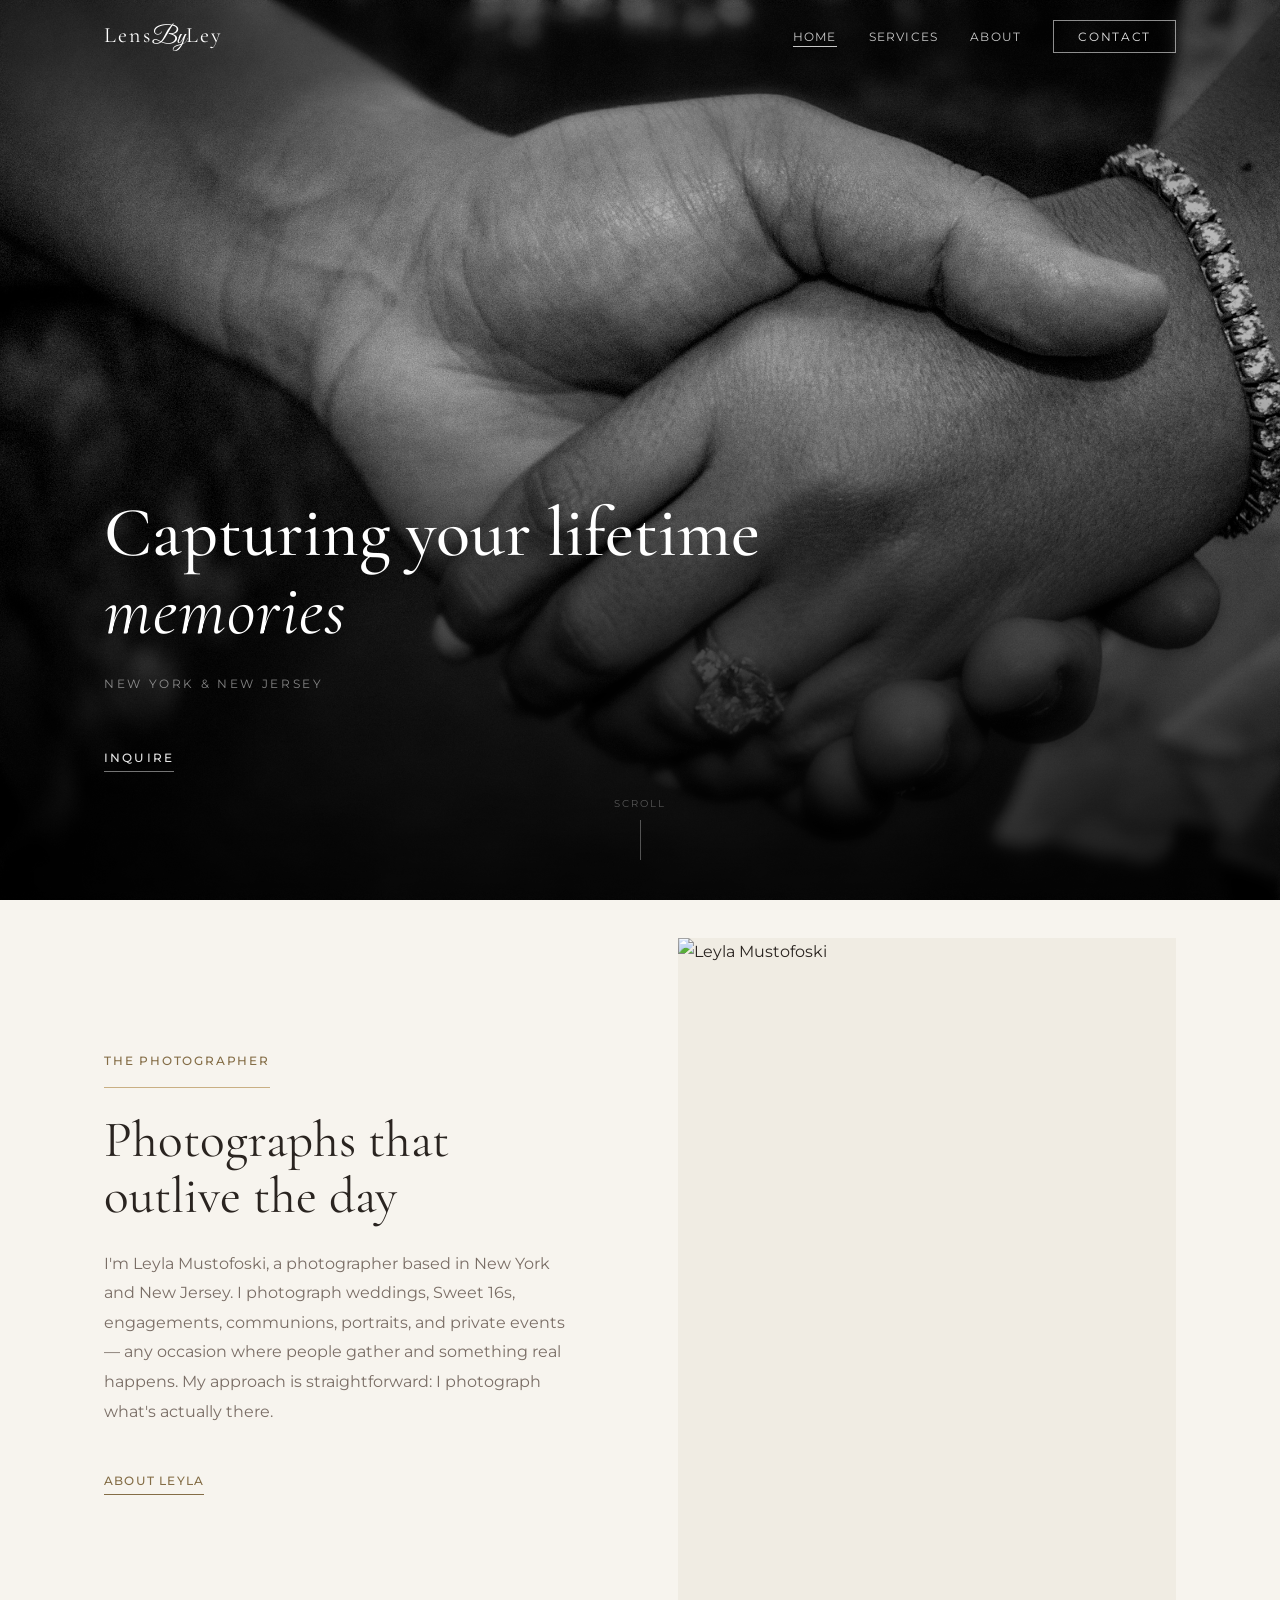
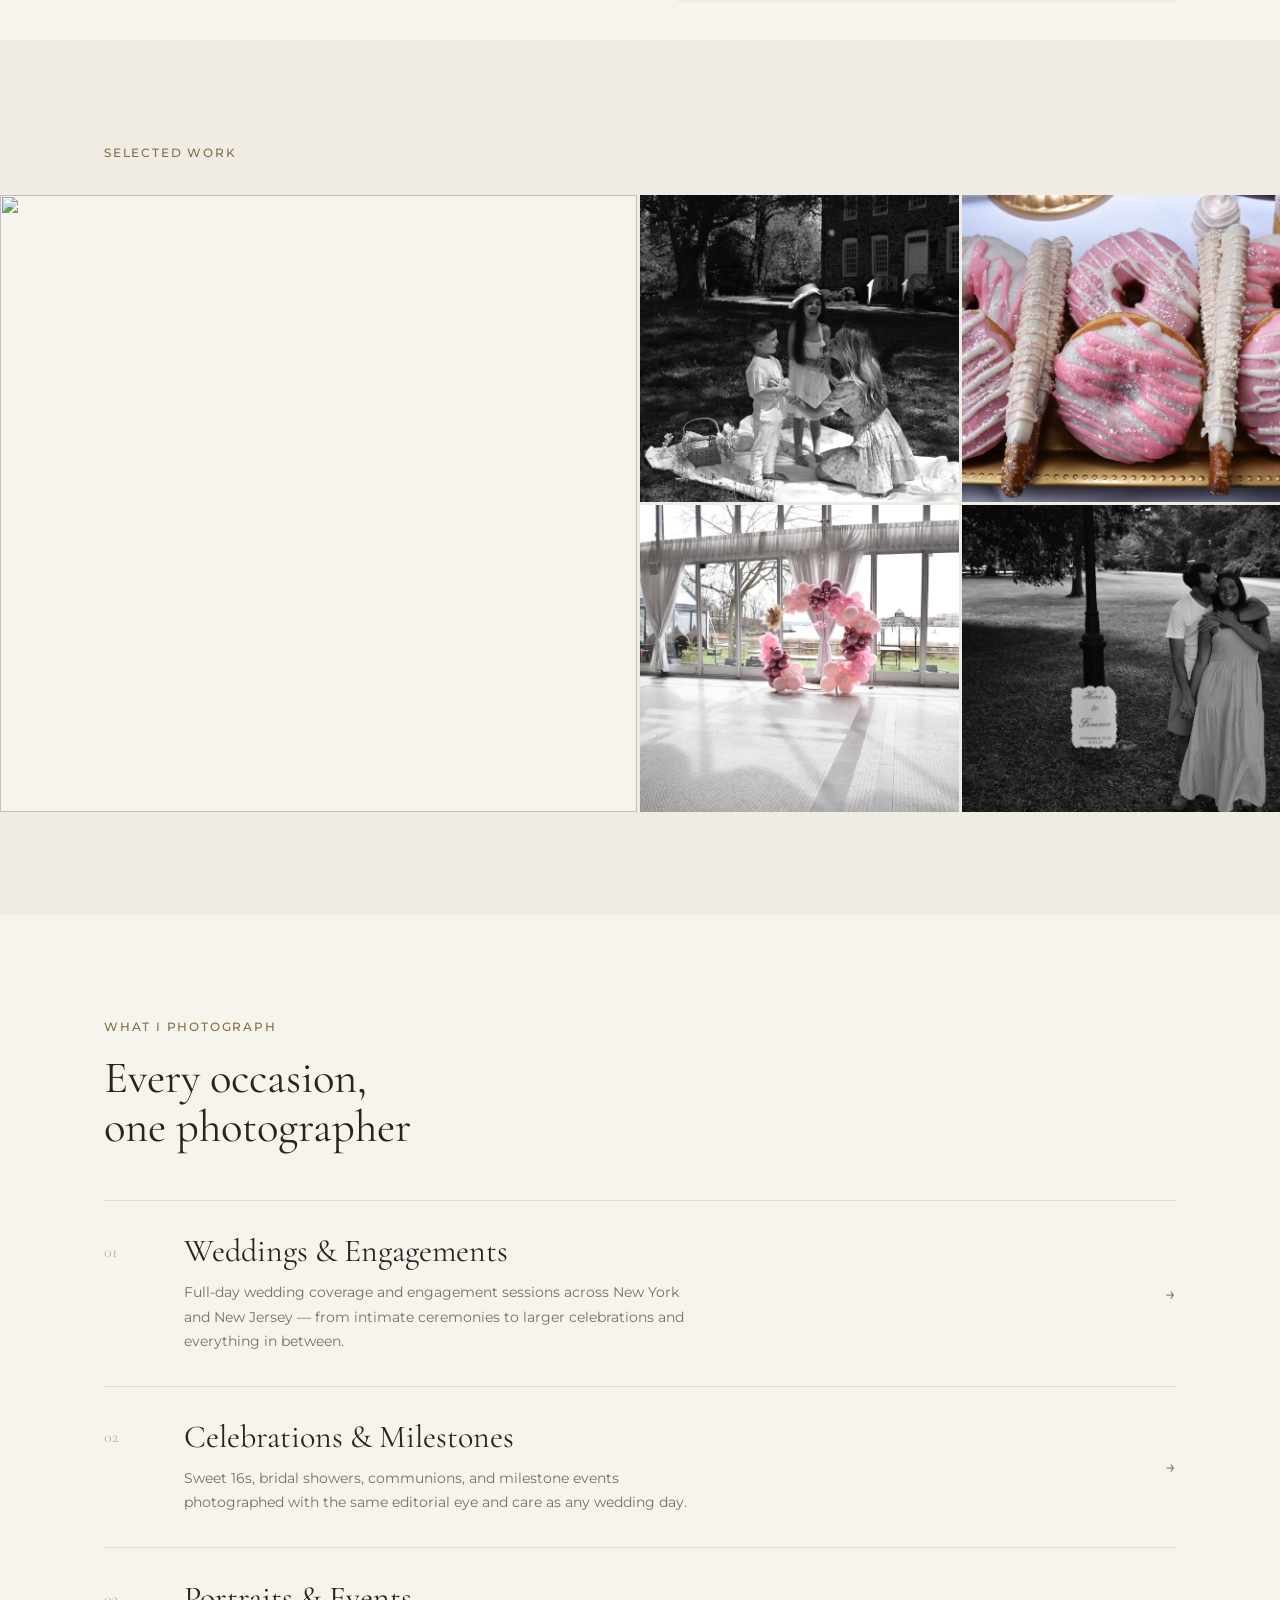
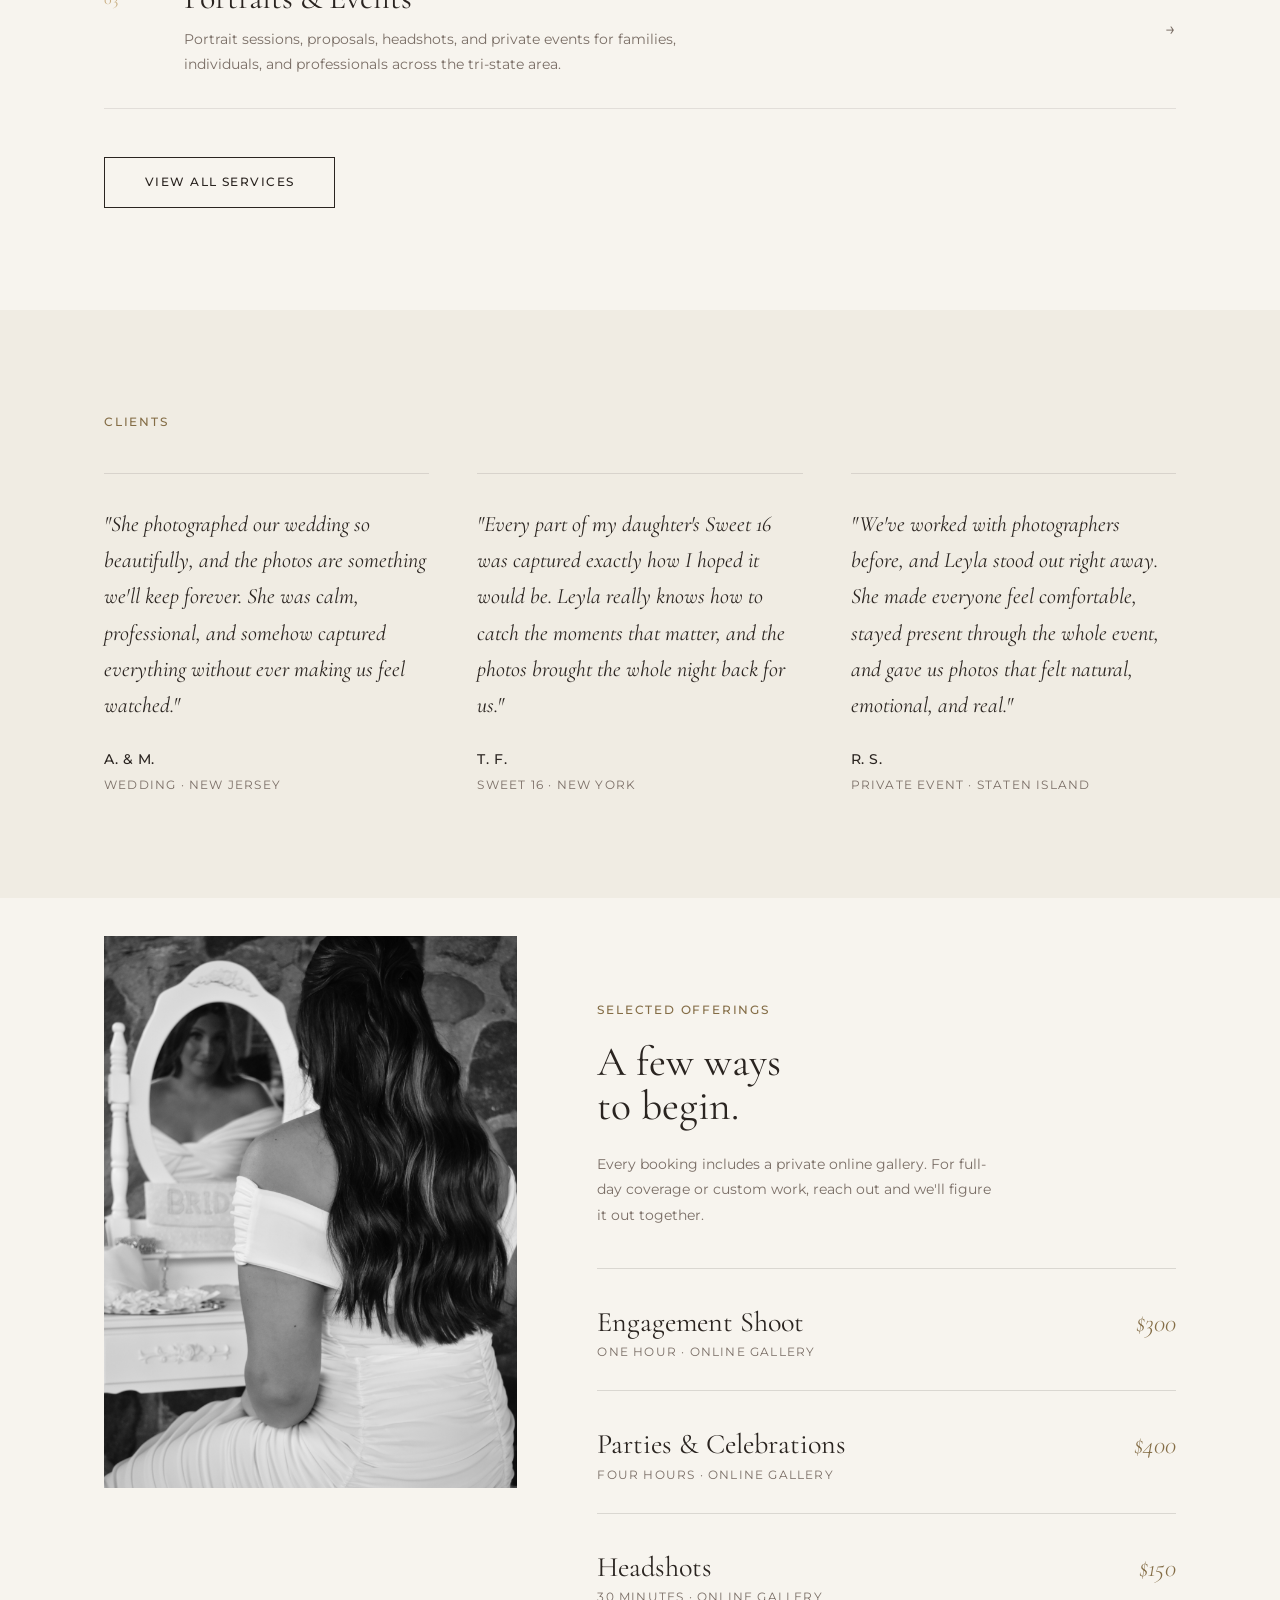
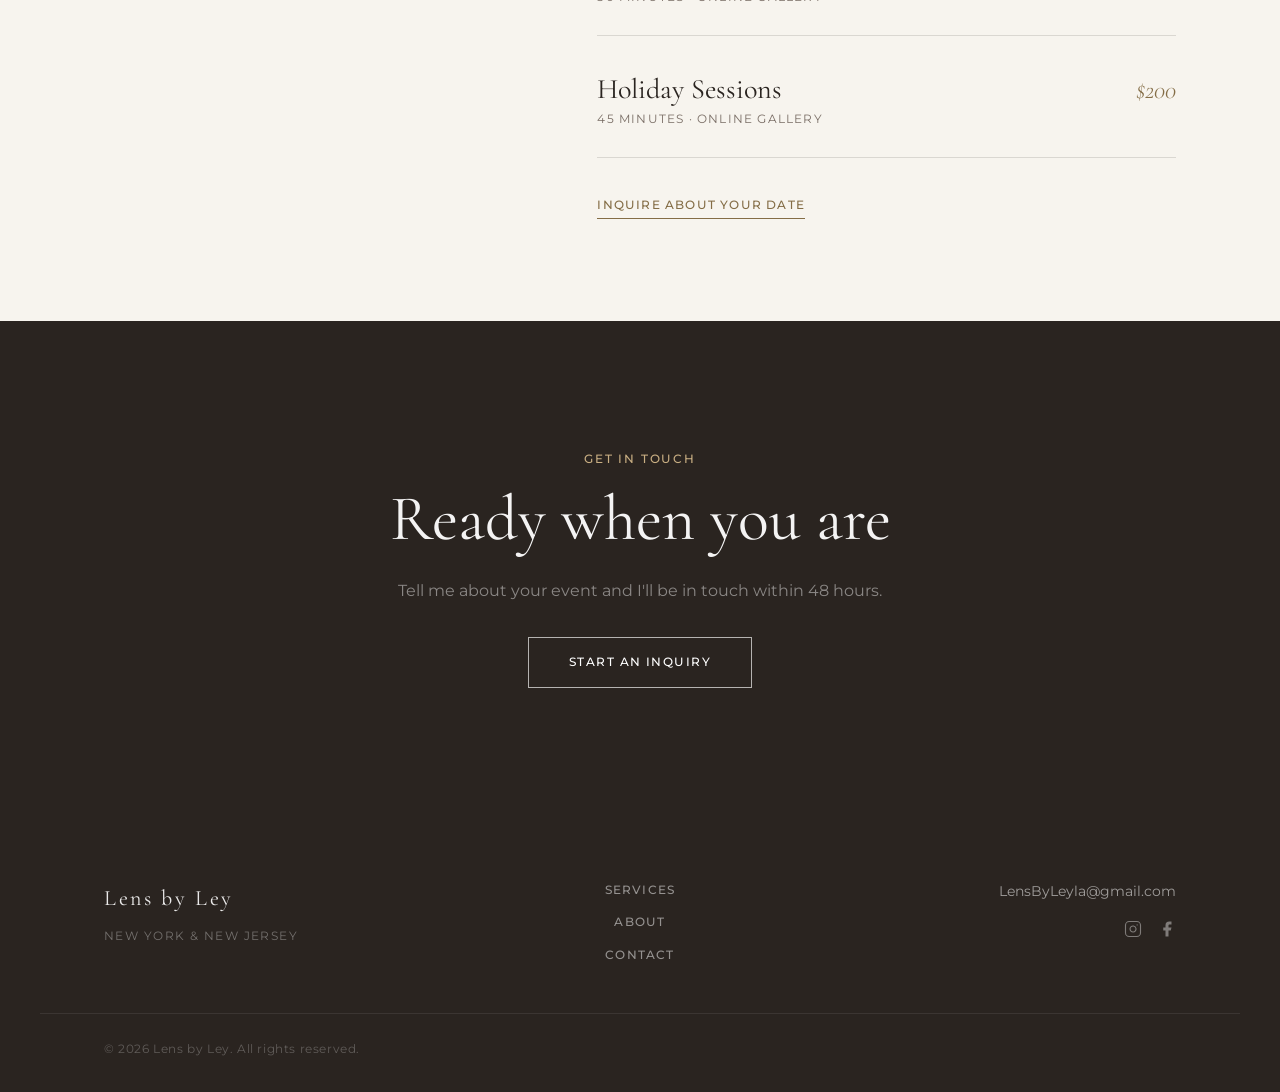
==== index.html @ f89e6ec4 "Complete site redesign — new pages, design system, and homepage refinements Rebuilds the site from t" ====
<!DOCTYPE html>
<html lang="en">
<head>
  <meta charset="UTF-8">
  <meta name="viewport" content="width=device-width, initial-scale=1.0">
  <title>Lens by Ley — New York &amp; New Jersey Photographer</title>
  <meta name="description" content="Leyla Mustofoski is a New York and New Jersey photographer specializing in weddings, engagements, celebrations, portraits, and events.">
  <link rel="preconnect" href="https://fonts.googleapis.com">
  <link rel="preconnect" href="https://fonts.gstatic.com" crossorigin>
  <link href="https://fonts.googleapis.com/css2?family=Cormorant+Garamond:ital,wght@0,300;0,400;0,500;0,600;1,400;1,500&family=Great+Vibes&family=Montserrat:wght@300;400;500;600&display=swap" rel="stylesheet">
  <link rel="stylesheet" href="css/base.css">
  <link rel="stylesheet" href="css/nav.css">
  <link rel="stylesheet" href="css/home.css">
</head>
<body>

  <!-- Navigation -->
  <header class="site-nav" data-transparent="true">
    <nav class="nav-inner" aria-label="Main navigation">
      <a class="nav-logo" href="index.html">Lens<span class="nav-logo-connector">By</span>Ley</a>
      <button class="nav-toggle" aria-label="Toggle navigation" aria-expanded="false">
        <span></span>
        <span></span>
        <span></span>
      </button>
      <ul class="nav-links">
        <li><a href="index.html" class="active">Home</a></li>
        <li><a href="services.html">Services</a></li>
        <li><a href="about.html">About</a></li>
        <li><a href="contact.html" class="nav-cta">Contact</a></li>
      </ul>
    </nav>
  </header>

  <main>

    <!-- ============================================
         HERO
         ============================================ -->
    <section class="hero" aria-label="Hero">
      <div class="hero-slides" aria-hidden="true">
        <div class="hero-slide" style="background-image: url('hero-images/1.JPG')"></div>
        <div class="hero-slide" style="background-image: url('hero-images/2.jpg')"></div>
        <div class="hero-slide" style="background-image: url('hero-images/3.jpg')"></div>
        <div class="hero-slide" style="background-image: url('hero-images/4.jpg')"></div>
        <div class="hero-slide" style="background-image: url('hero-images/5.jpg')"></div>
      </div>
      <div class="hero-content">
        <h1 class="hero-title">Capturing your lifetime<br><em class="hero-title-em">memories</em></h1>
        <p class="hero-sub">New York &amp; New Jersey</p>
        <a href="contact.html" class="hero-cta">Inquire</a>
      </div>
      <!-- Static scroll indicator -->
      <div class="hero-scroll" aria-hidden="true">
        <span class="hero-scroll-label">Scroll</span>
        <span class="hero-scroll-line"></span>
      </div>
    </section>


    <!-- ============================================
         ABOUT INTRO
         ============================================ -->
    <section class="about-intro section">
      <div class="container">
        <div class="about-intro-inner">

          <div class="about-intro-text">
            <span class="eyebrow">The Photographer</span>
            <h2>Photographs that outlive the day</h2>
            <p>I'm Leyla Mustofoski, a photographer based in New York and New Jersey. I photograph weddings, Sweet 16s, engagements, communions, portraits, and private events — any occasion where people gather and something real happens. My approach is straightforward: I photograph what's actually there.</p>
            <a href="about.html" class="section-link">About Leyla</a>
          </div>

          <div class="about-intro-image">
            <!--
              PLACEHOLDER: Replace with Leyla's portrait.
              Ideal: close crop, warm natural light, editorial tone, vertical orientation.
            -->
            <img src="photo-gallery/ABOUT-ME-PORTRAIT.JPG" alt="Leyla Mustofoski">
          </div>

        </div>
      </div>
    </section>


    <!-- ============================================
         SELECTED WORK
         ============================================ -->
    <section class="selected-work section">

      <div class="container">
        <div class="work-header">
          <span class="eyebrow">Selected Work</span>
        </div>
      </div>

      <!-- Grid is full-bleed — outside the container intentionally -->
      <div class="work-grid">
        <!-- Feature image — spans 2 rows on the left -->
        <div class="work-item">
          <img src="photo-gallery/E8D91E2A-8865-4BC6-B704-45487CA13B7F-4K.jpg" alt="">
        </div>
        <div class="work-item">
          <img src="photo-gallery/B7E76C5E-33B7-4879-A836-1C56689EFE0F-4K.jpg" alt="">
        </div>
        <div class="work-item">
          <img src="photo-gallery/IMG_3618-4K.jpg" alt="">
        </div>
        <div class="work-item">
          <img src="photo-gallery/IMG_2135-4K.jpg" alt="">
        </div>
        <div class="work-item">
          <img src="photo-gallery/54F51825-A479-404D-88D6-1ECA5910E24E-4K.jpg" alt="">
        </div>
      </div>

    </section>


    <!-- ============================================
         SERVICES PREVIEW — numbered editorial list
         ============================================ -->
    <section class="services-preview section">
      <div class="container">

        <div class="services-preview-header">
          <span class="eyebrow">What I Photograph</span>
          <h2>Every occasion,<br>one photographer</h2>
        </div>

        <div class="services-editorial">

          <a href="services.html" class="service-entry">
            <span class="service-entry-num">01</span>
            <div class="service-entry-content">
              <h3>Weddings &amp; Engagements</h3>
              <p>Full-day wedding coverage and engagement sessions across New York and New Jersey — from intimate ceremonies to larger celebrations and everything in between.</p>
            </div>
            <span class="service-entry-arrow" aria-hidden="true">→</span>
          </a>

          <a href="services.html" class="service-entry">
            <span class="service-entry-num">02</span>
            <div class="service-entry-content">
              <h3>Celebrations &amp; Milestones</h3>
              <p>Sweet 16s, bridal showers, communions, and milestone events photographed with the same editorial eye and care as any wedding day.</p>
            </div>
            <span class="service-entry-arrow" aria-hidden="true">→</span>
          </a>

          <a href="services.html" class="service-entry">
            <span class="service-entry-num">03</span>
            <div class="service-entry-content">
              <h3>Portraits &amp; Events</h3>
              <p>Portrait sessions, proposals, headshots, and private events for families, individuals, and professionals across the tri-state area.</p>
            </div>
            <span class="service-entry-arrow" aria-hidden="true">→</span>
          </a>

        </div>

        <div class="services-preview-cta">
          <a href="services.html" class="btn btn-dark">View All Services</a>
        </div>

      </div>
    </section>


    <!-- ============================================
         TESTIMONIALS
         ============================================ -->
    <section class="testimonials-preview section" aria-label="Client testimonials">
      <div class="container">

        <span class="eyebrow">Clients</span>
        <div class="testimonials-grid">

          <blockquote class="testimonial">
            <p class="testimonial-quote">"She photographed our wedding so beautifully, and the photos are something we'll keep forever. She was calm, professional, and somehow captured everything without ever making us feel watched."</p>
            <footer class="testimonial-attr">
              <span class="testimonial-name">A. &amp; M.</span>
              <span class="testimonial-detail">Wedding &middot; New Jersey</span>
            </footer>
          </blockquote>

          <blockquote class="testimonial">
            <p class="testimonial-quote">"Every part of my daughter's Sweet 16 was captured exactly how I hoped it would be. Leyla really knows how to catch the moments that matter, and the photos brought the whole night back for us."</p>
            <footer class="testimonial-attr">
              <span class="testimonial-name">T. F.</span>
              <span class="testimonial-detail">Sweet 16 &middot; New York</span>
            </footer>
          </blockquote>

          <blockquote class="testimonial">
            <p class="testimonial-quote">"We've worked with photographers before, and Leyla stood out right away. She made everyone feel comfortable, stayed present through the whole event, and gave us photos that felt natural, emotional, and real."</p>
            <footer class="testimonial-attr">
              <span class="testimonial-name">R. S.</span>
              <span class="testimonial-detail">Private Event &middot; Staten Island</span>
            </footer>
          </blockquote>

        </div>

      </div>
    </section>


    <!-- ============================================
         SELECTED OFFERINGS — editorial pricing
         ============================================ -->
    <section class="offerings section" aria-label="Selected offerings">
      <div class="container">
        <div class="offerings-inner">

          <!-- Image anchor — extends beyond section padding for depth -->
          <div class="offerings-image">
            <img src="photo-gallery/pricing.jpg" alt="">
          </div>

          <!-- Content column: header, list, CTA -->
          <div class="offerings-content">

            <header class="offerings-head">
              <span class="eyebrow">Selected Offerings</span>
              <h2>A few ways<br>to begin.</h2>
              <p>Every booking includes a private online gallery. For full-day coverage or custom work, reach out and we'll figure it out together.</p>
            </header>

            <div class="offerings-list">

              <div class="offering-row">
                <div class="offering-row-main">
                  <h3 class="offering-name">Engagement Shoot</h3>
                  <p class="offering-details">One hour &middot; Online gallery</p>
                </div>
                <span class="offering-price">$300</span>
              </div>

              <div class="offering-row">
                <div class="offering-row-main">
                  <h3 class="offering-name">Parties &amp; Celebrations</h3>
                  <p class="offering-details">Four hours &middot; Online gallery</p>
                </div>
                <span class="offering-price">$400</span>
              </div>

              <div class="offering-row">
                <div class="offering-row-main">
                  <h3 class="offering-name">Headshots</h3>
                  <p class="offering-details">30 minutes &middot; Online gallery</p>
                </div>
                <span class="offering-price">$150</span>
              </div>

              <div class="offering-row">
                <div class="offering-row-main">
                  <h3 class="offering-name">Holiday Sessions</h3>
                  <p class="offering-details">45 minutes &middot; Online gallery</p>
                </div>
                <span class="offering-price">$200</span>
              </div>

            </div>

            <div class="offerings-cta-wrap">
              <a href="contact.html" class="section-link">Inquire about your date</a>
            </div>

          </div>

        </div>
      </div>
    </section>


    <!-- ============================================
         CTA BAND
         ============================================ -->
    <section class="cta-band section">
      <div class="container">
        <span class="eyebrow">Get in Touch</span>
        <h2>Ready when you are</h2>
        <p>Tell me about your event and I'll be in touch within 48 hours.</p>
        <a href="contact.html" class="btn btn-light">Start an Inquiry</a>
      </div>
    </section>

  </main>


  <!-- ============================================
       FOOTER
       ============================================ -->
  <footer class="site-footer">
    <div class="footer-inner">
      <div class="footer-brand">
        <a class="footer-logo" href="index.html">Lens by Ley</a>
        <p class="footer-tagline">New York &amp; New Jersey</p>
      </div>
      <nav class="footer-nav" aria-label="Footer navigation">
        <a href="services.html">Services</a>
        <a href="about.html">About</a>
        <a href="contact.html">Contact</a>
      </nav>
      <div class="footer-contact-col">
        <a class="footer-email" href="mailto:LensByLeyla@gmail.com">LensByLeyla@gmail.com</a>
        <div class="footer-social">
          <a href="https://www.instagram.com/lensbyley/" target="_blank" rel="noopener" aria-label="Instagram">
            <svg width="18" height="18" viewBox="0 0 24 24" fill="none" stroke="currentColor" stroke-width="1.5" stroke-linecap="round" stroke-linejoin="round" aria-hidden="true">
              <rect x="2" y="2" width="20" height="20" rx="5"/>
              <path d="M16 11.37A4 4 0 1 1 12.63 8 4 4 0 0 1 16 11.37z"/>
              <line x1="17.5" y1="6.5" x2="17.51" y2="6.5"/>
            </svg>
          </a>
          <a href="https://www.facebook.com/share/1KL6cBrnST/?mibextid=LQQJ4d" target="_blank" rel="noopener" aria-label="Facebook">
            <svg width="18" height="18" viewBox="0 0 24 24" fill="currentColor" aria-hidden="true">
              <path d="M18 2h-3a5 5 0 0 0-5 5v3H7v4h3v8h4v-8h3l1-4h-4V7a1 1 0 0 1 1-1h3z"/>
            </svg>
          </a>
        </div>
      </div>
    </div>
    <p class="footer-copy">© 2026 Lens by Ley. All rights reserved.</p>
  </footer>

  <script src="js/nav.js"></script>
  <script src="js/hero-slides.js"></script>

</body>
</html>
---- css/base.css ----
/* =============================================
   BASE.CSS — Design tokens, reset, typography
   ============================================= */

/* --- Tokens --- */
:root {
  /* Color */
  --color-ground:       #f7f4ee;
  --color-surface:      #f0ece3;
  --color-ink:          #2a2420;
  --color-ink-muted:    #7a6e66;
  --color-accent:       #846d46;
  --color-accent-light: #c9af83;

  /* Typography */
  --font-display: 'Cormorant Garamond', Georgia, serif;
  --font-script:  'Great Vibes', cursive;
  --font-body:    'Montserrat', system-ui, sans-serif;

  /* Type scale */
  --text-xs:    0.75rem;
  --text-sm:    0.875rem;
  --text-base:  1rem;
  --text-lg:    1.125rem;
  --text-xl:    1.375rem;
  --text-2xl:   1.75rem;
  --text-3xl:   2.5rem;
  --text-4xl:   3.5rem;
  --text-hero:  clamp(3.5rem, 8vw, 6rem);

  /* Spacing */
  --space-1:  0.25rem;
  --space-2:  0.5rem;
  --space-3:  0.75rem;
  --space-4:  1rem;
  --space-6:  1.5rem;
  --space-8:  2rem;
  --space-10: 2.5rem;
  --space-12: 3rem;
  --space-16: 4rem;
  --space-20: 5rem;
  --space-24: 6rem;
  --space-32: 8rem;

  /* Layout */
  --max-width:      1200px;
  --max-width-text: 680px;
  --nav-height:     72px;
  --section-pad:    clamp(3rem, 8vw, 8rem);

  /* Motion */
  --ease:      150ms ease;
  --ease-slow: 400ms ease;
}

/* --- Reset --- */
*, *::before, *::after {
  box-sizing: border-box;
  margin: 0;
  padding: 0;
}

html {
  font-size: 16px;
  -webkit-text-size-adjust: 100%;
  scroll-behavior: smooth;
}

body {
  font-family: var(--font-body);
  font-size: var(--text-base);
  font-weight: 400;
  line-height: 1.7;
  color: var(--color-ink);
  background-color: var(--color-ground);
  -webkit-font-smoothing: antialiased;
  -moz-osx-font-smoothing: grayscale;
}

img, video {
  display: block;
  max-width: 100%;
  height: auto;
}

a {
  color: inherit;
  text-decoration: none;
}

ul, ol {
  list-style: none;
}

button {
  cursor: pointer;
  border: none;
  background: none;
  font: inherit;
}

/* --- Headings --- */
h1, h2, h3, h4 {
  font-family: var(--font-display);
  font-weight: 400;
  line-height: 1.1;
  color: var(--color-ink);
}

h1 { font-size: clamp(2.25rem, 5vw, 4rem); }
h2 { font-size: clamp(1.75rem, 3.5vw, 2.5rem); }
h3 { font-size: var(--text-2xl); }
h4 { font-size: var(--text-xl); }

p {
  font-family: var(--font-body);
  font-size: var(--text-base);
  line-height: 1.8;
  color: var(--color-ink-muted);
}

/* --- Layout --- */
.container {
  width: 100%;
  max-width: var(--max-width);
  margin-inline: auto;
  padding-inline: clamp(var(--space-6), 5vw, var(--space-16));
}

.section {
  padding-block: var(--section-pad);
}

/* First section of inner pages — clears fixed nav */
.page-top {
  padding-top: calc(var(--nav-height) + var(--section-pad));
}

/* --- Eyebrow label --- */
.eyebrow {
  display: block;
  font-family: var(--font-body);
  font-size: var(--text-xs);
  font-weight: 500;
  letter-spacing: 0.15em;
  text-transform: uppercase;
  color: var(--color-accent);
  margin-bottom: var(--space-4);
}

/* --- Buttons / CTAs (hairline-bordered, no fills) --- */
.btn {
  display: inline-block;
  font-family: var(--font-body);
  font-size: var(--text-xs);
  font-weight: 500;
  letter-spacing: 0.12em;
  text-transform: uppercase;
  text-decoration: none;
  padding: 0.875rem 2.5rem;
  border: 1px solid currentColor;
  transition: background-color var(--ease-slow), color var(--ease-slow);
}

.btn-light {
  color: #fff;
  border-color: rgba(255, 255, 255, 0.65);
}
.btn-light:hover {
  background-color: rgba(255, 255, 255, 0.15);
}

.btn-dark {
  color: var(--color-ink);
  border-color: var(--color-ink);
}
.btn-dark:hover {
  background-color: var(--color-ink);
  color: var(--color-ground);
}

.btn-accent {
  color: var(--color-accent);
  border-color: var(--color-accent);
}
.btn-accent:hover {
  background-color: var(--color-accent);
  color: var(--color-ground);
}

/* --- Placeholder (dev indicator — remove before launch) --- */
.placeholder-section {
  min-height: 200px;
  border: 1px dashed var(--color-accent-light);
  display: flex;
  align-items: center;
  justify-content: center;
}

.placeholder-label {
  font-family: var(--font-body);
  font-size: var(--text-xs);
  letter-spacing: 0.1em;
  text-transform: uppercase;
  color: var(--color-accent-light);
  text-align: center;
  padding: var(--space-8);
  max-width: 560px;
}
---- css/nav.css ----
/* =============================================
   NAV.CSS — Site navigation and shared footer
   ============================================= */

/* --- Site Nav --- */
.site-nav {
  position: fixed;
  top: 0;
  left: 0;
  right: 0;
  z-index: 100;
  height: var(--nav-height);
  background-color: var(--color-ground);
  border-bottom: 1px solid rgba(42, 36, 32, 0.08);
  transition:
    background-color var(--ease-slow),
    border-color var(--ease-slow),
    box-shadow var(--ease-slow);
}

.site-nav.is-scrolled {
  box-shadow: 0 2px 24px rgba(42, 36, 32, 0.07);
}

/* Transparent on pages with full-bleed hero */
.site-nav[data-transparent="true"]:not(.is-scrolled) {
  background-color: transparent;
  border-bottom-color: transparent;
}

.nav-inner {
  max-width: var(--max-width);
  height: 100%;
  margin-inline: auto;
  padding-inline: clamp(var(--space-6), 5vw, var(--space-16));
  display: flex;
  align-items: center;
  justify-content: space-between;
}

/* ---- Wordmark ---- */
.nav-logo {
  font-family: var(--font-display);
  font-size: 1.375rem;
  font-weight: 400;
  font-style: normal;
  letter-spacing: 0.1em;
  color: var(--color-ink);
  transition: color var(--ease);
}

/* "By" — Great Vibes script connector, sits between two upright serif words */
.nav-logo-connector {
  font-family: var(--font-script);
  font-size: 1.1em;
  font-style: normal;
  letter-spacing: 0;
  line-height: 1;
  vertical-align: -0.06em;
}

.site-nav[data-transparent="true"]:not(.is-scrolled) .nav-logo {
  color: #fff;
}

/* ---- Nav links ---- */
.nav-links {
  display: flex;
  align-items: center;
  gap: var(--space-8);
  list-style: none;
}

.nav-links a {
  position: relative;
  font-family: var(--font-body);
  font-size: var(--text-xs);
  font-weight: 400;
  letter-spacing: 0.1em;
  text-transform: uppercase;
  color: var(--color-ink);
  transition: color var(--ease);
}

/* Sliding underline on hover/active — only for non-CTA links */
.nav-links a:not(.nav-cta)::after {
  content: '';
  position: absolute;
  bottom: -3px;
  left: 0;
  width: 0;
  height: 1px;
  background: currentColor;
  transition: width 260ms ease;
}

.nav-links a:not(.nav-cta):hover::after,
.nav-links a:not(.nav-cta).active::after {
  width: 100%;
}

.nav-links a:not(.nav-cta):hover,
.nav-links a:not(.nav-cta).active {
  color: var(--color-accent);
}

/* Transparent state — regular links */
.site-nav[data-transparent="true"]:not(.is-scrolled) .nav-links a:not(.nav-cta) {
  color: rgba(255, 255, 255, 0.78);
}

.site-nav[data-transparent="true"]:not(.is-scrolled) .nav-links a:not(.nav-cta):hover {
  color: #fff;
}

/* ---- Contact CTA ---- */
.nav-links a.nav-cta {
  padding: 0.5rem 1.5rem;
  border: 1px solid var(--color-accent);
  color: var(--color-accent);
  letter-spacing: 0.14em;
  transition: background-color 300ms ease, color 300ms ease, border-color 300ms ease;
}

.nav-links a.nav-cta:hover {
  background-color: var(--color-accent);
  color: var(--color-ground);
}

/* Transparent state — CTA */
.site-nav[data-transparent="true"]:not(.is-scrolled) .nav-links a.nav-cta {
  border-color: rgba(255, 255, 255, 0.55);
  color: rgba(255, 255, 255, 0.88);
}

.site-nav[data-transparent="true"]:not(.is-scrolled) .nav-links a.nav-cta:hover {
  background-color: rgba(255, 255, 255, 0.14);
  color: #fff;
  border-color: rgba(255, 255, 255, 0.88);
}

/* Hamburger toggle */
.nav-toggle {
  display: none;
  flex-direction: column;
  justify-content: center;
  gap: 5px;
  width: 44px;
  height: 44px;
  padding: 8px;
  background: none;
  border: none;
  cursor: pointer;
}

.nav-toggle span {
  display: block;
  width: 100%;
  height: 1px;
  background-color: var(--color-ink);
  transition:
    transform var(--ease-slow),
    opacity var(--ease-slow);
}

.site-nav[data-transparent="true"]:not(.is-scrolled) .nav-toggle span {
  background-color: #fff;
}

.site-nav.nav-open .nav-toggle span:nth-child(1) {
  transform: translateY(6px) rotate(45deg);
}
.site-nav.nav-open .nav-toggle span:nth-child(2) {
  opacity: 0;
}
.site-nav.nav-open .nav-toggle span:nth-child(3) {
  transform: translateY(-6px) rotate(-45deg);
}

/* --- Responsive nav --- */
@media (max-width: 768px) {
  .nav-toggle {
    display: flex;
    position: relative;
    z-index: 2;
  }

  .nav-logo {
    position: relative;
    z-index: 2;
    transition: color var(--ease-slow);
  }

  /* Full-screen overlay */
  .nav-links {
    display: flex;
    position: fixed;
    inset: 0;
    z-index: 1;
    flex-direction: column;
    align-items: center;
    justify-content: center;
    gap: var(--space-6);
    background-color: var(--color-ground);
    opacity: 0;
    visibility: hidden;
    pointer-events: none;
    transition: opacity 0.3s ease, visibility 0.3s ease;
  }

  .site-nav.nav-open .nav-links {
    opacity: 1;
    visibility: visible;
    pointer-events: auto;
  }

  .site-nav.nav-open .nav-logo,
  .site-nav[data-transparent="true"].nav-open .nav-logo {
    color: var(--color-ink) !important;
  }

  .site-nav.nav-open .nav-toggle span,
  .site-nav[data-transparent="true"].nav-open .nav-toggle span {
    background-color: var(--color-ink) !important;
  }

  .nav-links li {
    width: auto;
    text-align: center;
  }

  .nav-links a {
    display: block;
    font-family: var(--font-display);
    font-size: 2.25rem;
    font-weight: 400;
    font-style: normal;
    letter-spacing: 0;
    text-transform: none;
    color: var(--color-ink) !important;
    padding: var(--space-1) var(--space-8);
    transition: color var(--ease);
  }

  .nav-links a:hover,
  .nav-links a.active {
    color: var(--color-accent) !important;
  }

  /* Contact — plain, matches other items, all overrides explicit */
  .site-nav .nav-links .nav-cta,
  .site-nav[data-transparent="true"] .nav-links .nav-cta {
    border: none !important;
    background: none !important;
    font-family: var(--font-display) !important;
    font-size: 2.25rem !important;
    font-weight: 400 !important;
    font-style: normal !important;
    letter-spacing: 0 !important;
    text-transform: none !important;
    color: var(--color-ink) !important;
    padding: var(--space-1) var(--space-8) !important;
    margin-top: 0 !important;
  }

  .site-nav .nav-links .nav-cta:hover,
  .site-nav[data-transparent="true"] .nav-links .nav-cta:hover {
    background: none !important;
    color: var(--color-accent) !important;
  }
}

@media (max-width: 480px) {
  .nav-logo {
    font-size: 1.75rem;
  }
}

/* =============================================
   SITE FOOTER
   ============================================= */
.site-footer {
  background-color: var(--color-ink);
  padding-top: var(--space-16);
  padding-bottom: var(--space-8);
}

.footer-inner {
  max-width: var(--max-width);
  margin-inline: auto;
  padding-inline: clamp(var(--space-6), 5vw, var(--space-16));
  display: grid;
  grid-template-columns: 1fr auto 1fr;
  align-items: start;
  gap: var(--space-12);
  padding-bottom: var(--space-12);
  border-bottom: 1px solid rgba(255, 255, 255, 0.08);
}

.footer-brand {
  display: flex;
  flex-direction: column;
  gap: var(--space-2);
}

.footer-logo {
  font-family: var(--font-display);
  font-size: 1.375rem;
  font-weight: 400;
  letter-spacing: 0.12em;
  color: rgba(255, 255, 255, 0.9);
}

.footer-tagline {
  font-family: var(--font-body);
  font-size: var(--text-xs);
  letter-spacing: 0.12em;
  text-transform: uppercase;
  color: rgba(255, 255, 255, 0.35);
}

.footer-nav {
  display: flex;
  flex-direction: column;
  gap: var(--space-3);
  align-items: center;
}

.footer-nav a {
  font-family: var(--font-body);
  font-size: var(--text-xs);
  font-weight: 500;
  letter-spacing: 0.1em;
  text-transform: uppercase;
  color: rgba(255, 255, 255, 0.5);
  transition: color var(--ease);
}

.footer-nav a:hover {
  color: rgba(255, 255, 255, 0.9);
}

.footer-contact-col {
  display: flex;
  flex-direction: column;
  align-items: flex-end;
  gap: var(--space-4);
}

.footer-email {
  font-family: var(--font-body);
  font-size: var(--text-sm);
  color: rgba(255, 255, 255, 0.55);
  transition: color var(--ease);
}

.footer-email:hover {
  color: rgba(255, 255, 255, 0.9);
}

.footer-social {
  display: flex;
  gap: var(--space-4);
}

.footer-social a {
  color: rgba(255, 255, 255, 0.4);
  transition: color var(--ease);
  line-height: 0;
}

.footer-social a:hover {
  color: rgba(255, 255, 255, 0.9);
}

.footer-copy {
  max-width: var(--max-width);
  margin-inline: auto;
  padding-inline: clamp(var(--space-6), 5vw, var(--space-16));
  padding-top: var(--space-6);
  font-family: var(--font-body);
  font-size: var(--text-xs);
  color: rgba(255, 255, 255, 0.25);
  letter-spacing: 0.05em;
}

@media (max-width: 768px) {
  .footer-inner {
    grid-template-columns: 1fr;
    gap: var(--space-8);
    text-align: center;
  }

  .footer-contact-col {
    align-items: center;
  }

  .footer-social {
    justify-content: center;
  }

  .footer-nav {
    flex-direction: row;
    flex-wrap: wrap;
    justify-content: center;
    gap: var(--space-3) var(--space-6);
  }
}
---- css/home.css ----
/* =============================================
   HOME.CSS — Home page
   ============================================= */

/* ---- Shared: section text-link ---- */
.section-link {
  display: inline-flex;
  align-items: center;
  gap: 0.5em;
  font-family: var(--font-body);
  font-size: var(--text-xs);
  font-weight: 500;
  letter-spacing: 0.1em;
  text-transform: uppercase;
  color: var(--color-accent);
  border-bottom: 1px solid var(--color-accent);
  padding-bottom: 2px;
  text-decoration: none;
  transition: opacity var(--ease);
}
.section-link:hover {
  opacity: 0.65;
}


/* =============================================
   HERO
   ============================================= */
.hero {
  position: relative;
  width: 100%;
  height: 100vh;
  min-height: 640px;
  display: flex;
  align-items: flex-end;
  justify-content: center;
  overflow: hidden;
}

.hero-slides {
  position: absolute;
  inset: 0;
  z-index: 0;
}

.hero-slide {
  position: absolute;
  inset: 0;
  background-size: cover;
  background-position: center 45%;
  opacity: 0;
  transition: opacity 1.2s ease;
  filter: brightness(0.72);
}

.hero-slide.is-active {
  opacity: 1;
}

/* Layer 1 — very subtle blur confined to nav zone (top) and text zone (bottom).
   Gradient mask keeps the centre of the image fully crisp. */
.hero::before {
  content: '';
  position: absolute;
  inset: 0;
  z-index: 1;
  backdrop-filter: blur(7px);
  -webkit-backdrop-filter: blur(7px);
  mask-image: linear-gradient(
    to bottom,
    rgba(0, 0, 0, 0.65) 0%,
    rgba(0, 0, 0, 0.65) 7%,
    transparent 20%,
    transparent 58%,
    rgba(0, 0, 0, 0.45) 72%,
    rgba(0, 0, 0, 0.9) 100%
  );
  -webkit-mask-image: linear-gradient(
    to bottom,
    rgba(0, 0, 0, 0.65) 0%,
    rgba(0, 0, 0, 0.65) 7%,
    transparent 20%,
    transparent 58%,
    rgba(0, 0, 0, 0.45) 72%,
    rgba(0, 0, 0, 0.9) 100%
  );
}

/* Layer 2 — gradient overlay for actual tonal darkening.
   Top: nav readability. Middle: clear window, image fully visible. Bottom: text readability. */
.hero::after {
  content: '';
  position: absolute;
  inset: 0;
  background: linear-gradient(
    to bottom,
    rgba(0, 0, 0, 0.35) 0%,
    rgba(0, 0, 0, 0.00) 25%,
    rgba(0, 0, 0, 0.00) 42%,
    rgba(0, 0, 0, 0.45) 62%,
    rgba(0, 0, 0, 0.72) 100%
  );
  z-index: 2;
}

.hero-content {
  position: relative;
  z-index: 3;
  width: 100%;
  max-width: var(--max-width);
  padding-inline: clamp(var(--space-6), 5vw, var(--space-16));
  padding-bottom: clamp(var(--space-20), 10vw, var(--space-32));
  text-align: left;
  color: #fff;
  animation: heroFade 1.6s ease forwards;
}

@keyframes heroFade {
  from { opacity: 0; transform: translateY(6px); }
  to   { opacity: 1; transform: translateY(0); }
}

.hero-eyebrow {
  display: block;
  font-family: var(--font-body);
  font-size: var(--text-xs);
  font-weight: 400;
  letter-spacing: 0.25em;
  text-transform: uppercase;
  color: rgba(255, 255, 255, 0.55);
  margin-bottom: var(--space-4);
}

.hero-title {
  font-family: var(--font-display);
  font-size: clamp(3rem, 5.5vw, 5.25rem);
  font-weight: 500;
  font-style: normal;
  letter-spacing: 0em;
  color: #fff;
  line-height: 1.1;
  margin-bottom: var(--space-6);
}

.hero-title-em {
  font-style: italic;
  font-weight: 400;
  letter-spacing: 0.015em;
}

.hero-sub {
  font-family: var(--font-body);
  font-size: var(--text-xs);
  font-weight: 400;
  letter-spacing: 0.22em;
  text-transform: uppercase;
  color: rgba(255, 255, 255, 0.5);
  margin-bottom: var(--space-12);
}

/* Minimal text-link CTA — more editorial than a bordered button */
.hero-cta {
  display: inline-flex;
  align-items: center;
  font-family: var(--font-body);
  font-size: var(--text-xs);
  font-weight: 500;
  letter-spacing: 0.18em;
  text-transform: uppercase;
  color: rgba(255, 255, 255, 0.9);
  text-decoration: none;
  border-bottom: 1px solid rgba(255, 255, 255, 0.45);
  padding-bottom: 3px;
  transition: color var(--ease), border-color var(--ease);
}
.hero-cta:hover {
  color: #fff;
  border-color: rgba(255, 255, 255, 0.9);
}

/* Scroll indicator — static, no animation */
.hero-scroll {
  position: absolute;
  bottom: var(--space-10, 2.5rem);
  left: 50%;
  transform: translateX(-50%);
  z-index: 3;
  display: flex;
  flex-direction: column;
  align-items: center;
  gap: var(--space-2);
}

.hero-scroll-label {
  font-family: var(--font-body);
  font-size: 0.625rem;
  letter-spacing: 0.2em;
  text-transform: uppercase;
  color: rgba(255, 255, 255, 0.3);
}

.hero-scroll-line {
  display: block;
  width: 1px;
  height: 40px;
  background: rgba(255, 255, 255, 0.3);
}

@media (max-width: 768px) {
  .hero-scroll { display: none; }
}


/* =============================================
   ABOUT INTRO
   ============================================= */
.about-intro {
  padding-block: var(--section-pad);
}

.about-intro-inner {
  display: grid;
  grid-template-columns: 1fr 1fr;
  gap: clamp(var(--space-12), 6vw, var(--space-24));
  align-items: center;
}

.about-intro-text {
  padding-right: var(--space-8);
}

/* Larger h2 for this specific section */
.about-intro-text h2 {
  font-size: clamp(2.25rem, 4vw, 3.25rem);
  line-height: 1.1;
  margin-bottom: var(--space-6);
}

.about-intro-text p {
  margin-bottom: var(--space-10, 2.5rem);
  line-height: 1.85;
  max-width: 42ch;
}

/* Thin rule below eyebrow */
.about-intro-text .eyebrow {
  margin-bottom: var(--space-6);
  padding-bottom: var(--space-4);
  border-bottom: 1px solid var(--color-accent-light);
  display: inline-block;
}

.about-intro-image {
  overflow: hidden;
  background-color: var(--color-surface);
  aspect-ratio: 3 / 4;
  margin-top: calc(-1 * var(--space-16));
  margin-bottom: calc(-1 * var(--space-16));
}

.about-intro-image img {
  width: 100%;
  height: 100%;
  object-fit: cover;
}

@media (max-width: 900px) {
  .about-intro-inner {
    grid-template-columns: 1fr;
    gap: var(--space-8);
  }

  .about-intro-image {
    aspect-ratio: 1 / 1;
    order: -1;
    margin: 0;
  }

  .about-intro-text {
    padding-right: 0;
  }

  .about-intro-text p {
    max-width: none;
  }
}

@media (max-width: 480px) {
  .hero-services {
    letter-spacing: 0.12em;
  }

  .services-preview-header {
    margin-bottom: var(--space-8);
  }

  .cta-band {
    padding-block: clamp(3rem, 8vw, 5rem);
  }
}


/* =============================================
   SELECTED WORK
   ============================================= */
.selected-work {
  padding-block: var(--section-pad);
  background-color: var(--color-surface);
}

.work-header {
  display: flex;
  align-items: center;
  justify-content: space-between;
  margin-bottom: var(--space-8);
}

.work-header .eyebrow {
  margin-bottom: 0;
}

/* Full-bleed editorial grid: 1 tall feature image + 4 smaller */
.work-grid {
  display: grid;
  grid-template-columns: 2fr 1fr 1fr;
  grid-template-rows: clamp(220px, 24vw, 380px) clamp(220px, 24vw, 380px);
  gap: 3px;
  width: 100%;
}

.work-item {
  overflow: hidden;
  background-color: var(--color-ground);
}

.work-item a {
  display: block;
  width: 100%;
  height: 100%;
}

.work-item img {
  width: 100%;
  height: 100%;
  object-fit: cover;
  display: block;
  transition: opacity 500ms ease, transform 700ms ease;
}

.work-item:hover img {
  opacity: 0.88;
  transform: scale(1.04);
}

/* First image spans both rows — the feature image */
.work-item:first-child {
  grid-row: span 2;
}

.work-footer {
  margin-top: var(--space-6);
  display: flex;
  justify-content: flex-end;
}

@media (max-width: 768px) {
  .work-grid {
    grid-template-columns: 1fr 1fr;
    grid-template-rows: repeat(3, clamp(180px, 34vw, 260px));
  }

  .work-item:first-child {
    grid-row: span 1;
    grid-column: span 2;
  }

  .work-header {
    flex-direction: column;
    align-items: flex-start;
    gap: var(--space-3);
  }
}

@media (max-width: 480px) {
  .work-grid {
    grid-template-columns: 1fr 1fr;
    grid-template-rows: repeat(3, 48vw);
  }
}


/* =============================================
   SERVICES PREVIEW — numbered editorial list
   ============================================= */
.services-preview {
  padding-block: var(--section-pad);
}

.services-preview-header {
  margin-bottom: var(--space-12);
  max-width: 52ch;
}

.services-preview-header .eyebrow {
  margin-bottom: var(--space-4);
}

.services-preview-header h2 {
  font-size: clamp(2rem, 3.5vw, 3rem);
  line-height: 1.1;
}

/* Numbered editorial list */
.services-editorial {
  border-top: 1px solid rgba(42, 36, 32, 0.1);
}

.service-entry {
  display: grid;
  grid-template-columns: 3rem 1fr auto;
  gap: var(--space-8);
  padding-block: var(--space-8);
  border-bottom: 1px solid rgba(42, 36, 32, 0.1);
  align-items: start;
  text-decoration: none;
  color: inherit;
  transition: none;
}

.service-entry-num {
  font-family: var(--font-display);
  font-size: var(--text-base);
  font-weight: 400;
  color: var(--color-accent-light);
  padding-top: 0.35em; /* optical alignment with h3 */
  user-select: none;
}

.service-entry-content h3 {
  font-family: var(--font-display);
  font-size: clamp(1.5rem, 2.5vw, 2rem);
  font-weight: 400;
  color: var(--color-ink);
  margin-bottom: var(--space-3);
  transition: color var(--ease);
}

.service-entry:hover .service-entry-content h3 {
  color: var(--color-accent);
}

.service-entry-content p {
  font-size: var(--text-sm);
  line-height: 1.75;
  max-width: 56ch;
}

.service-entry-arrow {
  font-family: var(--font-body);
  font-size: var(--text-lg);
  color: var(--color-ink-muted);
  align-self: center;
  transition: color var(--ease), transform var(--ease);
  user-select: none;
  padding-top: 0.1em;
}

.service-entry:hover .service-entry-arrow {
  color: var(--color-accent);
  transform: translateX(6px);
}

.services-preview-cta {
  margin-top: var(--space-12);
}

@media (max-width: 600px) {
  .service-entry {
    grid-template-columns: 2.5rem 1fr;
    gap: var(--space-4) var(--space-6);
  }

  .service-entry-arrow {
    display: none;
  }
}


/* =============================================
   TESTIMONIALS
   ============================================= */
.testimonials-preview {
  padding-block: var(--section-pad);
  background-color: var(--color-surface);
}

.testimonials-preview .eyebrow {
  margin-bottom: var(--space-10, 2.5rem);
}

.testimonials-grid {
  display: grid;
  grid-template-columns: repeat(3, 1fr);
  gap: clamp(var(--space-8), 5vw, var(--space-12));
}

.testimonial {
  padding-top: var(--space-8);
  border-top: 1px solid rgba(42, 36, 32, 0.12);
}

.testimonial-quote {
  font-family: var(--font-display);
  font-size: clamp(1.125rem, 1.8vw, 1.375rem);
  font-style: italic;
  font-weight: 400;
  line-height: 1.65;
  color: var(--color-ink);
  margin-bottom: var(--space-6);
  max-width: none;
}

.testimonial-attr {
  display: flex;
  flex-direction: column;
  gap: var(--space-1);
  font-style: normal;
}

.testimonial-name {
  display: block;
  font-family: var(--font-body);
  font-size: var(--text-sm);
  font-weight: 500;
  color: var(--color-ink);
  letter-spacing: 0.04em;
}

.testimonial-detail {
  display: block;
  font-family: var(--font-body);
  font-size: var(--text-xs);
  color: var(--color-ink-muted);
  letter-spacing: 0.1em;
  text-transform: uppercase;
}

@media (max-width: 900px) {
  .testimonials-grid {
    grid-template-columns: 1fr 1fr;
  }
}

@media (max-width: 600px) {
  .testimonials-grid {
    grid-template-columns: 1fr;
    gap: var(--space-10);
  }
}


/* =============================================
   SELECTED OFFERINGS — image-anchored editorial
   ============================================= */
.offerings {
  padding-block: var(--section-pad);
  overflow: hidden;
}

.offerings-inner {
  display: grid;
  grid-template-columns: 5fr 7fr;
  gap: clamp(var(--space-10), 7vw, var(--space-20));
  align-items: start;
}

/* LEFT: image anchor — extends beyond section padding for depth */
.offerings-image {
  overflow: hidden;
  background-color: var(--color-surface);
  aspect-ratio: 3 / 4;
  margin-top: calc(-1 * var(--space-16));
  margin-bottom: calc(-1 * var(--space-16));
}

.offerings-image img {
  width: 100%;
  height: 100%;
  object-fit: cover;
  display: block;
}

/* RIGHT: content column */
.offerings-content {
  display: flex;
  flex-direction: column;
}

.offerings-head {
  margin-bottom: var(--space-10);
}

.offerings-head .eyebrow {
  margin-bottom: var(--space-5, 1.25rem);
}

.offerings-head h2 {
  font-size: clamp(1.875rem, 3.25vw, 2.75rem);
  line-height: 1.05;
  margin-bottom: var(--space-6);
}

.offerings-head p {
  font-size: var(--text-sm);
  line-height: 1.8;
  max-width: 44ch;
  margin-bottom: 0;
  color: var(--color-ink-muted);
}

.offerings-list {
  border-top: 1px solid rgba(42, 36, 32, 0.14);
}

.offering-row {
  display: grid;
  grid-template-columns: 1fr auto;
  align-items: baseline;
  gap: var(--space-6);
  padding-block: var(--space-8);
  border-bottom: 1px solid rgba(42, 36, 32, 0.14);
}

.offering-name {
  font-family: var(--font-display);
  font-size: clamp(1.375rem, 2.2vw, 1.875rem);
  font-weight: 400;
  color: var(--color-ink);
  margin-bottom: var(--space-2);
  line-height: 1.15;
}

.offering-details {
  font-family: var(--font-body);
  font-size: var(--text-xs);
  letter-spacing: 0.1em;
  text-transform: uppercase;
  color: var(--color-ink-muted);
  line-height: 1;
  margin-bottom: 0;
}

.offering-price {
  font-family: var(--font-display);
  font-size: clamp(1.25rem, 2vw, 1.625rem);
  font-weight: 300;
  font-style: italic;
  color: var(--color-accent);
  white-space: nowrap;
}

.offerings-cta-wrap {
  padding-top: var(--space-8);
}

@media (max-width: 900px) {
  .offerings-inner {
    grid-template-columns: 1fr;
    gap: var(--space-12);
  }

  .offerings-image {
    aspect-ratio: 4 / 5;
    margin-top: 0;
    margin-bottom: 0;
    max-width: 560px;
  }

  .offerings-head p {
    max-width: 52ch;
  }
}

@media (max-width: 480px) {
  .offering-row {
    gap: var(--space-4);
    padding-block: var(--space-6);
  }
}


/* =============================================
   CTA BAND — dark finish
   ============================================= */
.cta-band {
  padding-block: clamp(5rem, 10vw, 10rem);
  background-color: var(--color-ink);
  text-align: center;
}

.cta-band .eyebrow {
  color: var(--color-accent-light);
}

.cta-band h2 {
  font-size: clamp(2.25rem, 5vw, 4rem);
  color: rgba(255, 255, 255, 0.95);
  margin-bottom: var(--space-6);
  line-height: 1.05;
}

.cta-band p {
  color: rgba(255, 255, 255, 0.45);
  margin-inline: auto;
  margin-bottom: var(--space-8);
  text-align: center;
  max-width: 44ch;
}
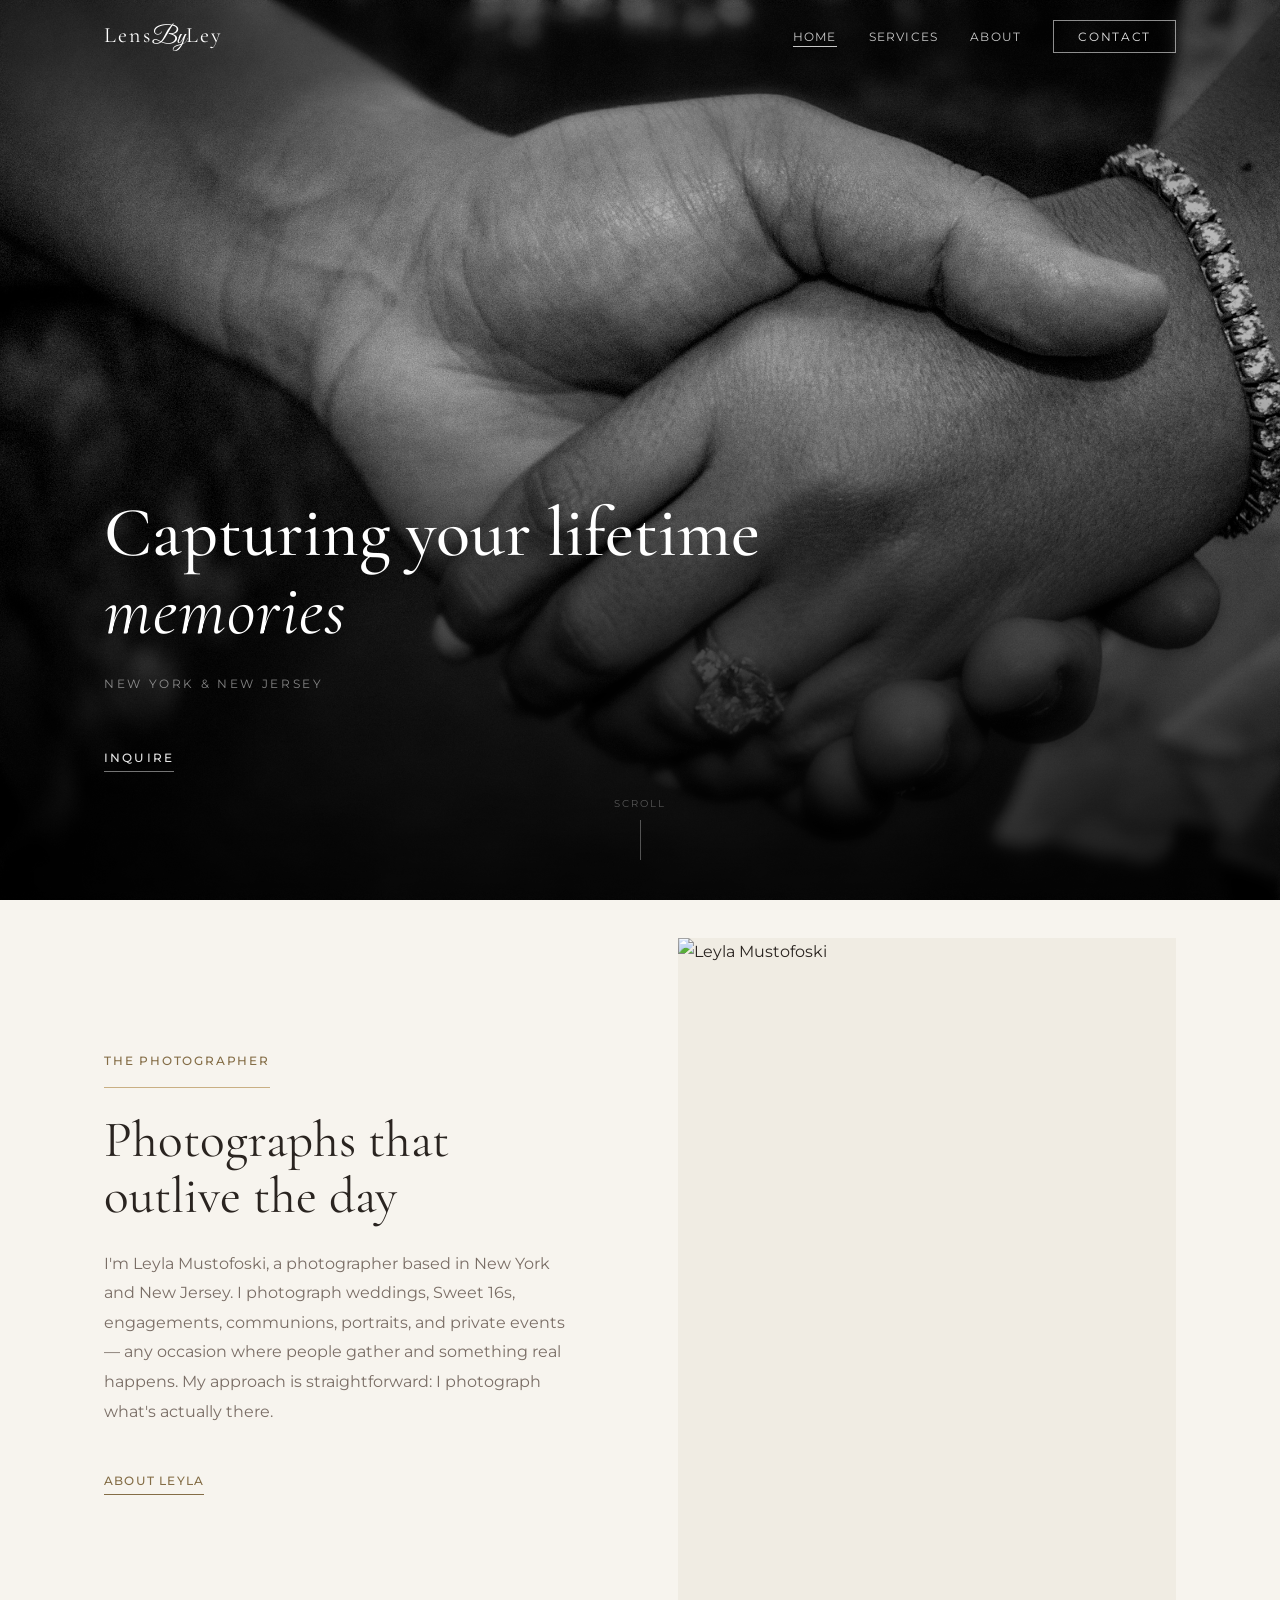
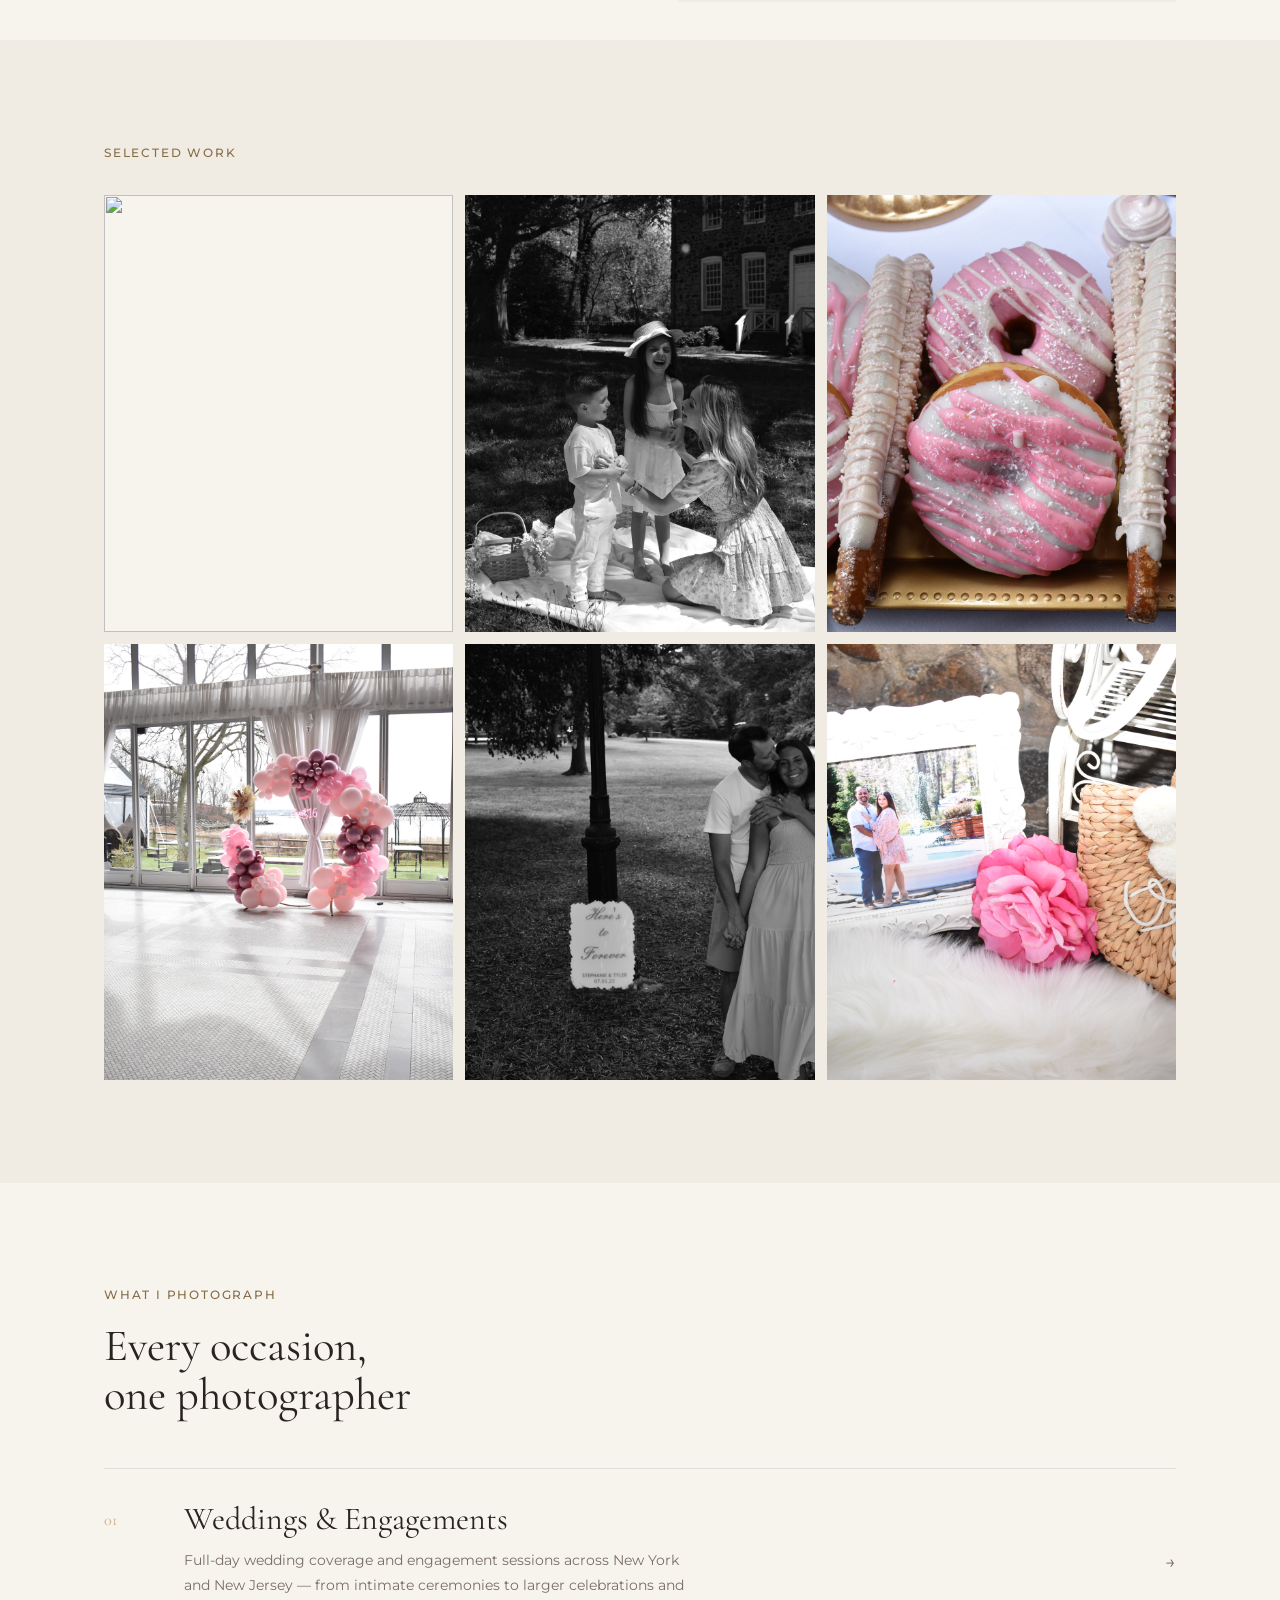
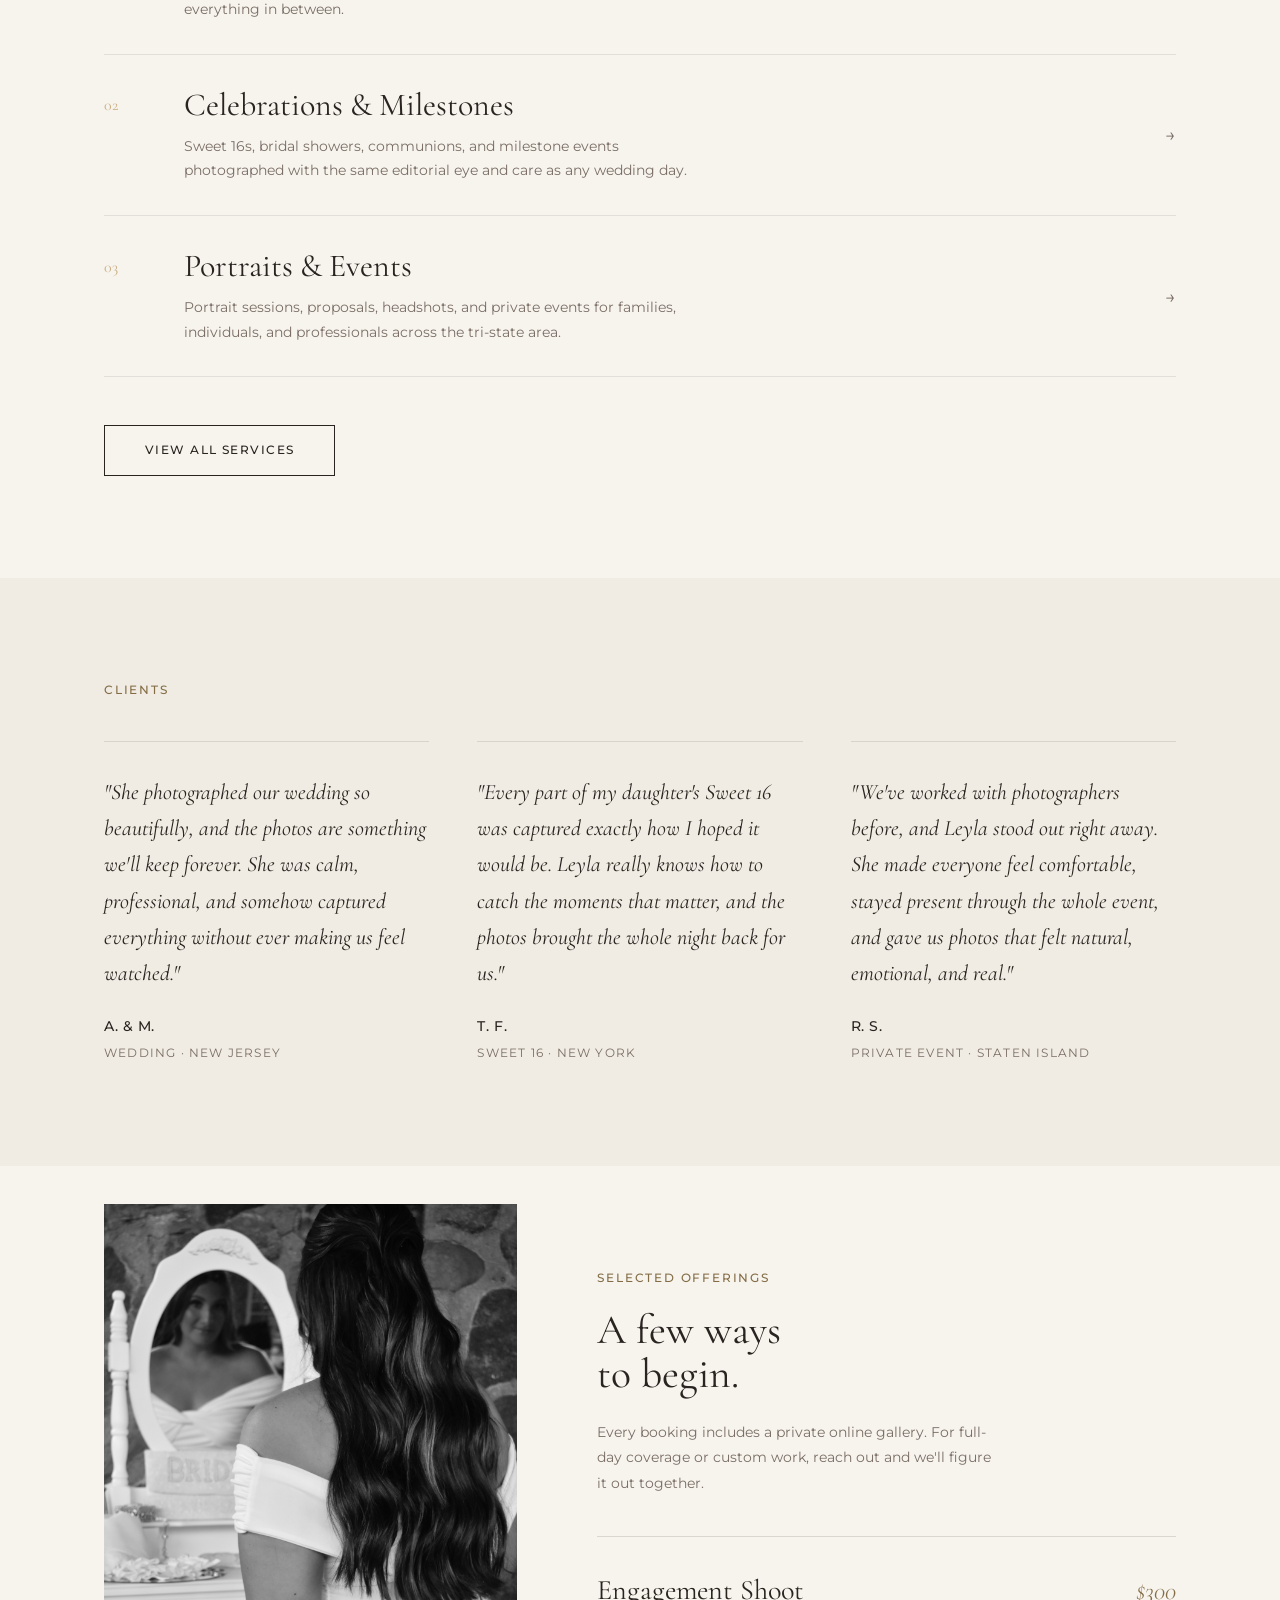
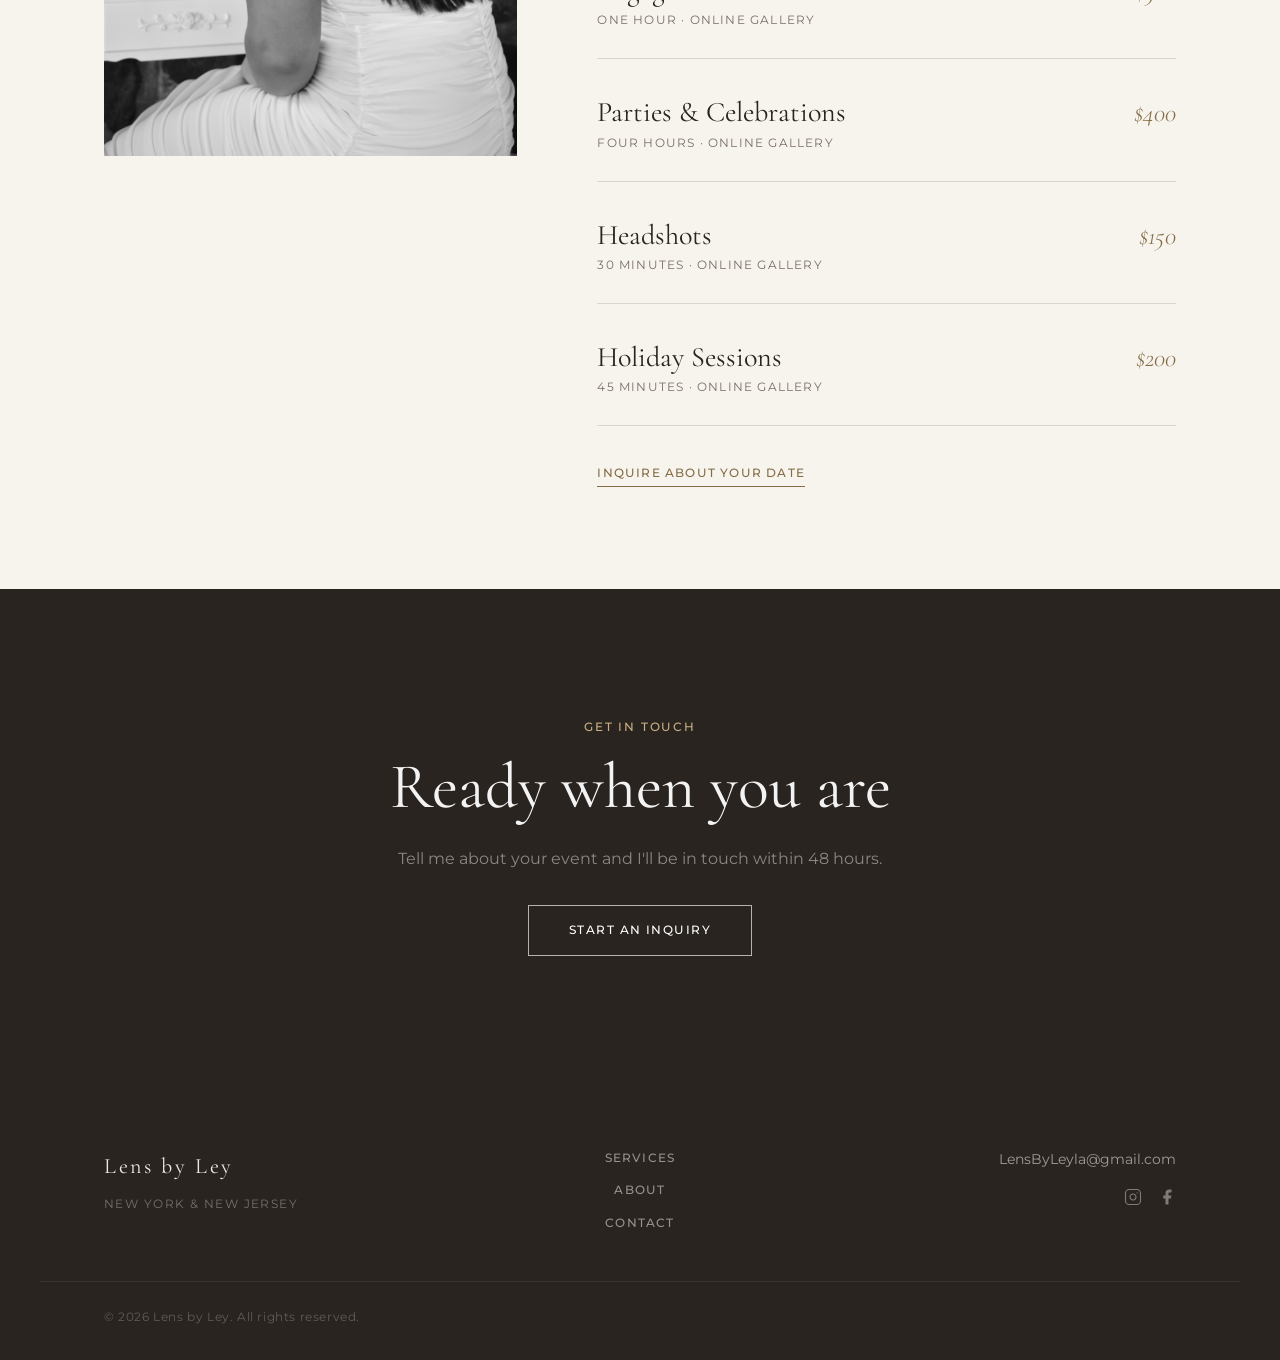
==== commit 7ecd5815: "Refine homepage and services updates" ====
--- a/index.html
+++ b/index.html
@@ -89,34 +89,42 @@
          SELECTED WORK
          ============================================ -->
     <section class="selected-work section">
-
-      <div class="container">
+      <div class="container">
+
         <div class="work-header">
           <span class="eyebrow">Selected Work</span>
         </div>
-      </div>
-
-      <!-- Grid is full-bleed — outside the container intentionally -->
-      <div class="work-grid">
-        <!-- Feature image — spans 2 rows on the left -->
-        <div class="work-item">
-          <img src="photo-gallery/E8D91E2A-8865-4BC6-B704-45487CA13B7F-4K.jpg" alt="">
-        </div>
-        <div class="work-item">
-          <img src="photo-gallery/B7E76C5E-33B7-4879-A836-1C56689EFE0F-4K.jpg" alt="">
-        </div>
-        <div class="work-item">
-          <img src="photo-gallery/IMG_3618-4K.jpg" alt="">
-        </div>
-        <div class="work-item">
-          <img src="photo-gallery/IMG_2135-4K.jpg" alt="">
-        </div>
-        <div class="work-item">
-          <img src="photo-gallery/54F51825-A479-404D-88D6-1ECA5910E24E-4K.jpg" alt="">
-        </div>
-      </div>
-
-    </section>
+
+        <div class="gallery-grid">
+          <button class="gallery-item" data-src="photo-gallery/E8D91E2A-8865-4BC6-B704-45487CA13B7F-4K.jpg" aria-label="View photo">
+            <img src="photo-gallery/E8D91E2A-8865-4BC6-B704-45487CA13B7F-4K.jpg" alt="" loading="lazy">
+          </button>
+          <button class="gallery-item" data-src="photo-gallery/B7E76C5E-33B7-4879-A836-1C56689EFE0F-4K.jpg" aria-label="View photo">
+            <img src="photo-gallery/B7E76C5E-33B7-4879-A836-1C56689EFE0F-4K.jpg" alt="" loading="lazy">
+          </button>
+          <button class="gallery-item" data-src="photo-gallery/IMG_3618-4K.jpg" aria-label="View photo">
+            <img src="photo-gallery/IMG_3618-4K.jpg" alt="" loading="lazy">
+          </button>
+          <button class="gallery-item" data-src="photo-gallery/IMG_2135-4K.jpg" aria-label="View photo">
+            <img src="photo-gallery/IMG_2135-4K.jpg" alt="" loading="lazy">
+          </button>
+          <button class="gallery-item" data-src="photo-gallery/54F51825-A479-404D-88D6-1ECA5910E24E-4K.jpg" aria-label="View photo">
+            <img src="photo-gallery/54F51825-A479-404D-88D6-1ECA5910E24E-4K.jpg" alt="" loading="lazy">
+          </button>
+          <button class="gallery-item" data-src="photo-gallery/IMG_3669-4K.jpg" aria-label="View photo">
+            <img src="photo-gallery/IMG_3669-4K.jpg" alt="" loading="lazy">
+          </button>
+        </div>
+
+      </div>
+    </section>
+
+    <!-- Lightbox -->
+    <div class="lightbox" id="lightbox" role="dialog" aria-modal="true" aria-label="Photo viewer">
+      <div class="lightbox-backdrop"></div>
+      <img class="lightbox-img" src="" alt="">
+      <button class="lightbox-close" aria-label="Close photo viewer">&#215;</button>
+    </div>
 
 
     <!-- ============================================
@@ -328,6 +336,7 @@
 
   <script src="js/nav.js"></script>
   <script src="js/hero-slides.js"></script>
+  <script src="js/gallery.js"></script>
 
 </body>
 </html>
--- a/css/home.css
+++ b/css/home.css
@@ -309,82 +309,109 @@
 }
 
 .work-header {
-  display: flex;
-  align-items: center;
-  justify-content: space-between;
   margin-bottom: var(--space-8);
 }
 
-.work-header .eyebrow {
-  margin-bottom: 0;
-}
-
-/* Full-bleed editorial grid: 1 tall feature image + 4 smaller */
-.work-grid {
+/* 3-column equal gallery */
+.gallery-grid {
   display: grid;
-  grid-template-columns: 2fr 1fr 1fr;
-  grid-template-rows: clamp(220px, 24vw, 380px) clamp(220px, 24vw, 380px);
-  gap: 3px;
-  width: 100%;
-}
-
-.work-item {
+  grid-template-columns: repeat(3, 1fr);
+  gap: clamp(6px, 1vw, 12px);
+}
+
+.gallery-item {
+  aspect-ratio: 4 / 5;
   overflow: hidden;
   background-color: var(--color-ground);
-}
-
-.work-item a {
+  border: none;
+  padding: 0;
+  cursor: zoom-in;
   display: block;
-  width: 100%;
-  height: 100%;
-}
-
-.work-item img {
+  position: relative;
+}
+
+.gallery-item img {
   width: 100%;
   height: 100%;
   object-fit: cover;
   display: block;
-  transition: opacity 500ms ease, transform 700ms ease;
-}
-
-.work-item:hover img {
+  transition: transform 600ms ease, opacity 400ms ease;
+}
+
+.gallery-item:hover img {
+  transform: scale(1.04);
   opacity: 0.88;
-  transform: scale(1.04);
-}
-
-/* First image spans both rows — the feature image */
-.work-item:first-child {
-  grid-row: span 2;
-}
-
-.work-footer {
-  margin-top: var(--space-6);
+}
+
+/* Lightbox */
+.lightbox {
+  position: fixed;
+  inset: 0;
+  z-index: 500;
   display: flex;
-  justify-content: flex-end;
+  align-items: center;
+  justify-content: center;
+  opacity: 0;
+  pointer-events: none;
+  transition: opacity 220ms ease;
+}
+
+.lightbox.is-open {
+  opacity: 1;
+  pointer-events: auto;
+}
+
+.lightbox-backdrop {
+  position: absolute;
+  inset: 0;
+  background: rgba(0, 0, 0, 0.93);
+}
+
+.lightbox-img {
+  position: relative;
+  z-index: 1;
+  max-width: 90vw;
+  max-height: 90vh;
+  object-fit: contain;
+  display: block;
+  user-select: none;
+}
+
+.lightbox-close {
+  position: absolute;
+  top: var(--space-6);
+  right: var(--space-6);
+  z-index: 2;
+  background: none;
+  border: 1px solid rgba(255, 255, 255, 0.25);
+  color: rgba(255, 255, 255, 0.75);
+  font-size: 1.25rem;
+  line-height: 1;
+  width: 2.5rem;
+  height: 2.5rem;
+  display: flex;
+  align-items: center;
+  justify-content: center;
+  cursor: pointer;
+  transition: color 200ms ease, border-color 200ms ease;
+}
+
+.lightbox-close:hover {
+  color: #fff;
+  border-color: rgba(255, 255, 255, 0.7);
 }
 
 @media (max-width: 768px) {
-  .work-grid {
-    grid-template-columns: 1fr 1fr;
-    grid-template-rows: repeat(3, clamp(180px, 34vw, 260px));
-  }
-
-  .work-item:first-child {
-    grid-row: span 1;
-    grid-column: span 2;
-  }
-
-  .work-header {
-    flex-direction: column;
-    align-items: flex-start;
-    gap: var(--space-3);
+  .gallery-grid {
+    grid-template-columns: repeat(2, 1fr);
+    gap: 6px;
   }
 }
 
 @media (max-width: 480px) {
-  .work-grid {
-    grid-template-columns: 1fr 1fr;
-    grid-template-rows: repeat(3, 48vw);
+  .lightbox-close {
+    top: var(--space-4);
+    right: var(--space-4);
   }
 }
 
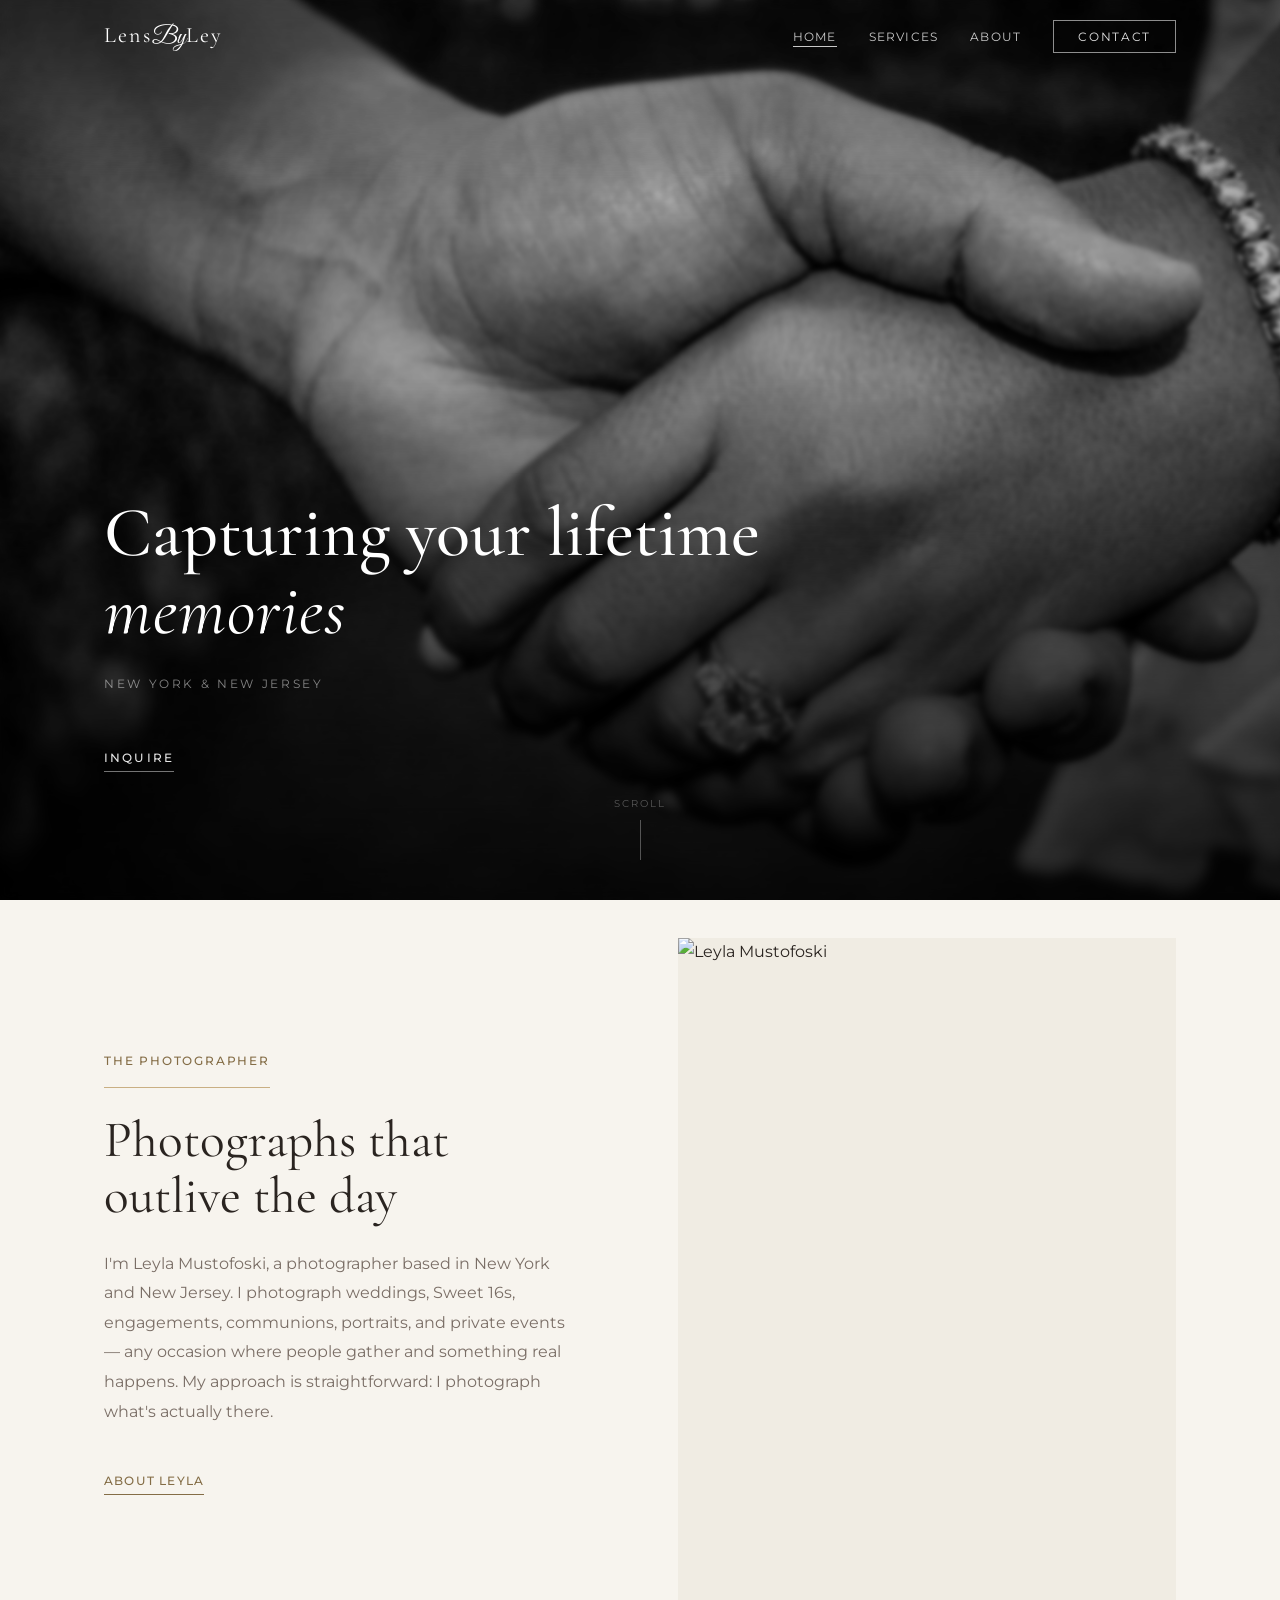
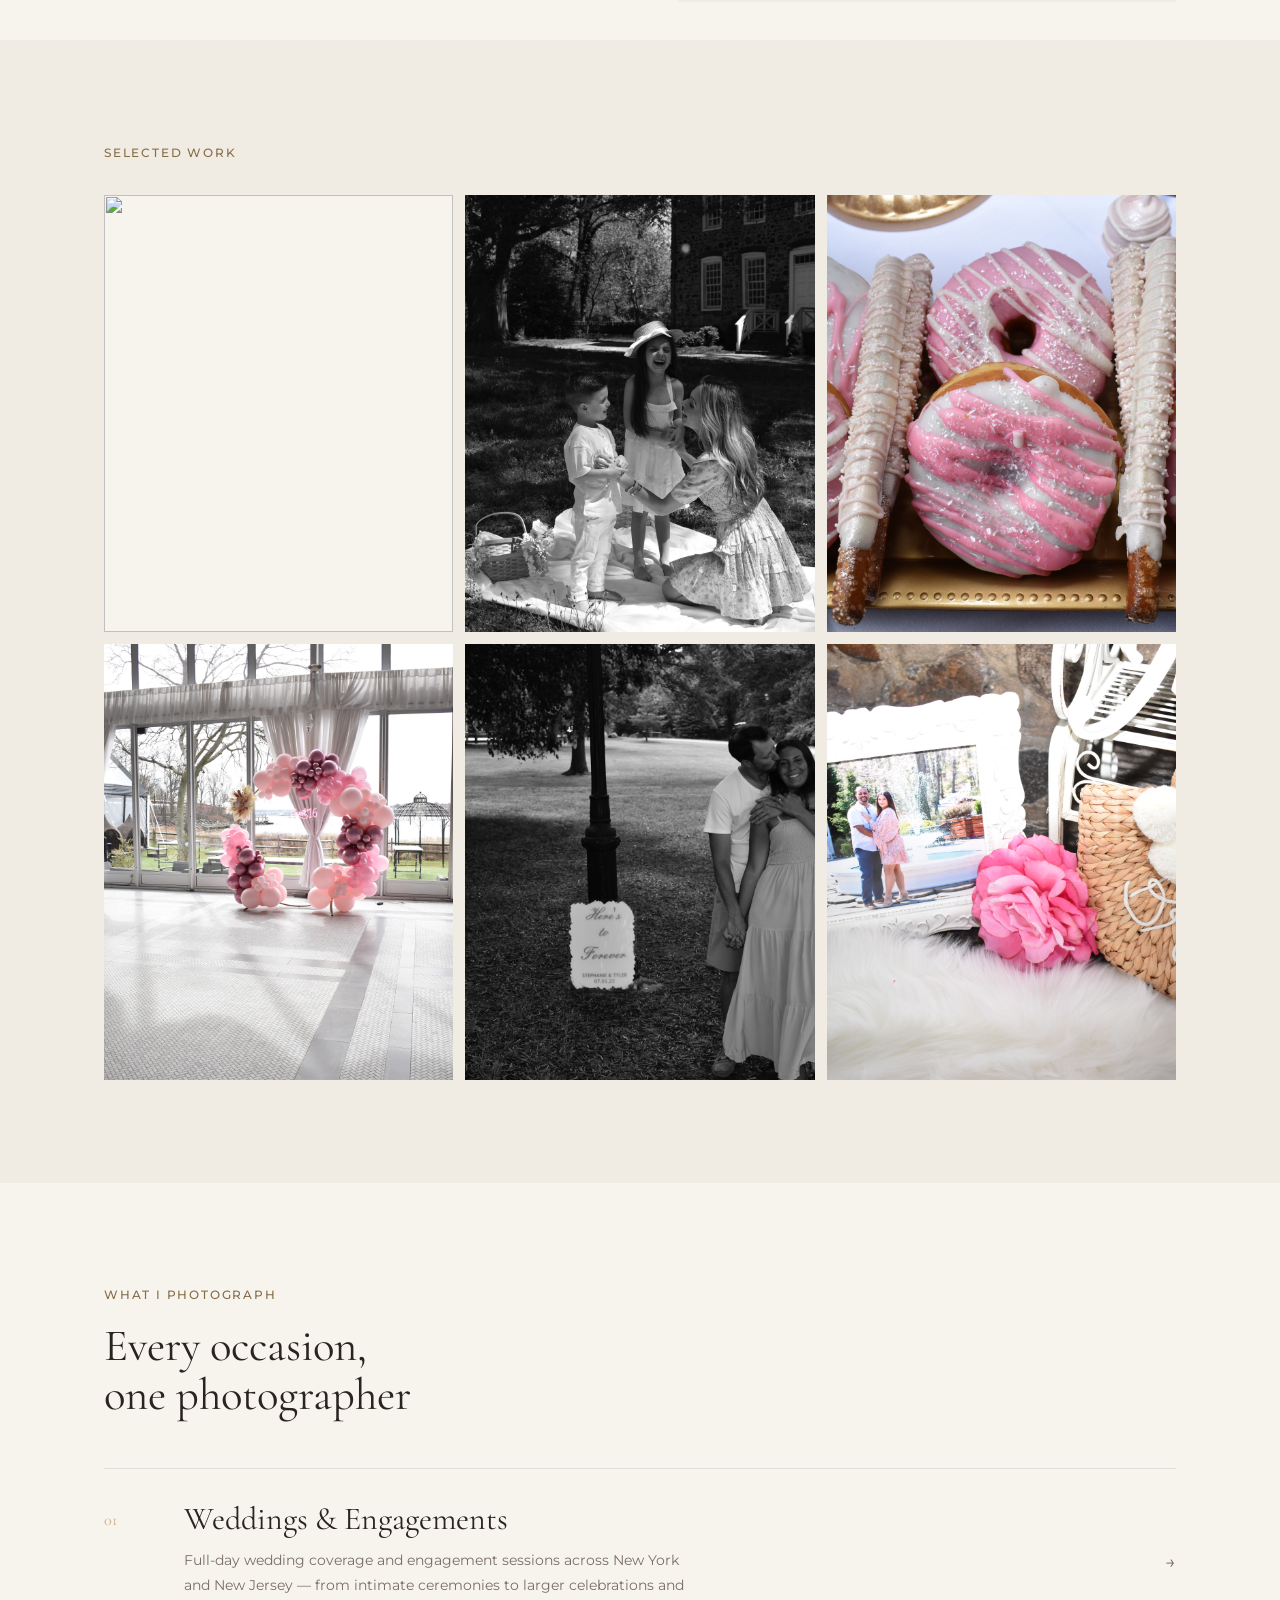
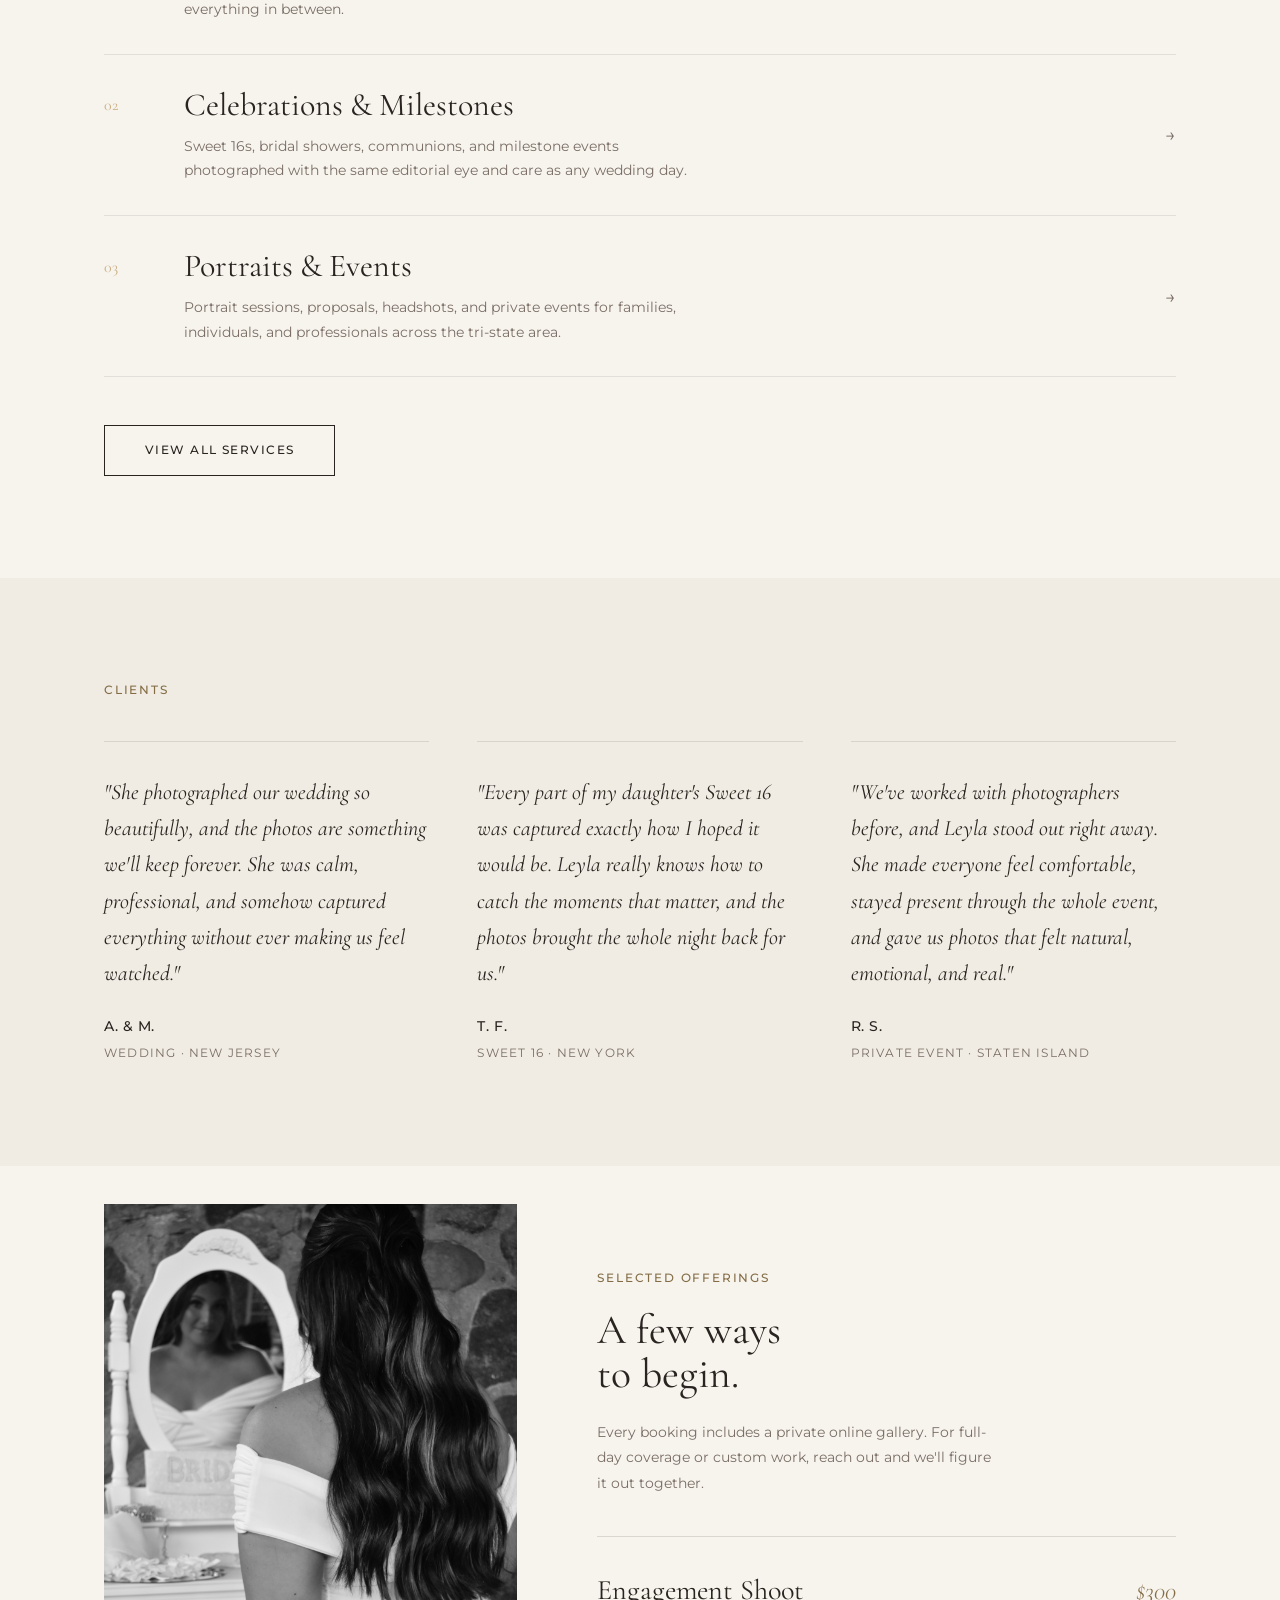
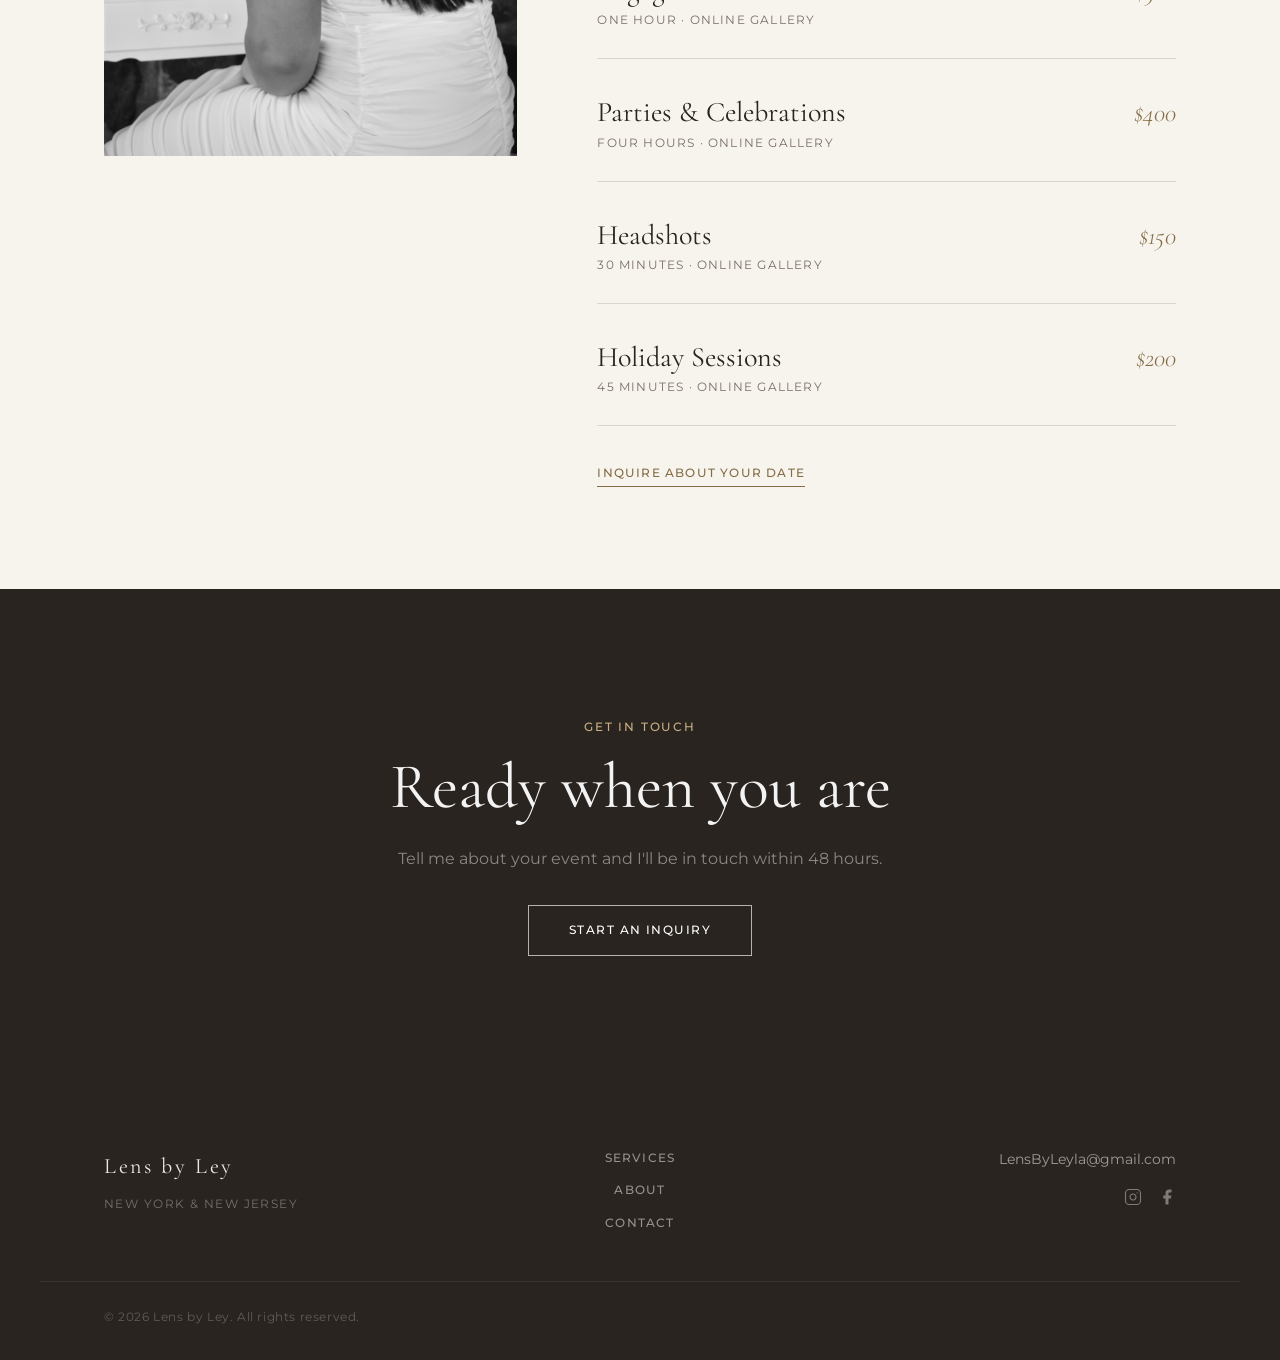
==== commit e0e046c8: "Reduce hero carousel to four images" ====
--- a/index.html
+++ b/index.html
@@ -43,7 +43,6 @@
         <div class="hero-slide" style="background-image: url('hero-images/2.jpg')"></div>
         <div class="hero-slide" style="background-image: url('hero-images/3.jpg')"></div>
         <div class="hero-slide" style="background-image: url('hero-images/4.jpg')"></div>
-        <div class="hero-slide" style="background-image: url('hero-images/5.jpg')"></div>
       </div>
       <div class="hero-content">
         <h1 class="hero-title">Capturing your lifetime<br><em class="hero-title-em">memories</em></h1>
--- a/css/home.css
+++ b/css/home.css
@@ -29,8 +29,13 @@
 .hero {
   position: relative;
   width: 100%;
+  /* Fallback for browsers without dvh/svh support */
   height: 100vh;
-  min-height: 640px;
+  /* svh = smallest viewport height (address bar visible) — prevents the
+     bottom-gap on iOS/Android Safari where 100vh overshoots the visible area.
+     Using svh rather than dvh keeps the hero from resizing during scroll. */
+  height: 100svh;
+  min-height: 560px;
   display: flex;
   align-items: flex-end;
   justify-content: center;
@@ -45,12 +50,15 @@
 
 .hero-slide {
   position: absolute;
-  inset: 0;
+  /* Slight outset + scale to hide blur edge bleed */
+  inset: -20px;
   background-size: cover;
   background-position: center 45%;
   opacity: 0;
   transition: opacity 1.2s ease;
-  filter: brightness(0.72);
+  filter: blur(2px) brightness(0.72) saturate(1.05);
+  transform: scale(1.02);
+  will-change: opacity;
 }
 
 .hero-slide.is-active {
@@ -64,8 +72,8 @@
   position: absolute;
   inset: 0;
   z-index: 1;
-  backdrop-filter: blur(7px);
-  -webkit-backdrop-filter: blur(7px);
+  backdrop-filter: blur(4px);
+  -webkit-backdrop-filter: blur(4px);
   mask-image: linear-gradient(
     to bottom,
     rgba(0, 0, 0, 0.65) 0%,
@@ -207,6 +215,42 @@
 }
 
 @media (max-width: 768px) {
+  .hero {
+    min-height: 0;
+  }
+
+  .hero-slide {
+    background-position: center 40%;
+    filter: blur(1.5px) brightness(0.62) saturate(1.05);
+  }
+
+  /* Stronger bottom gradient on mobile for text legibility */
+  .hero::after {
+    background: linear-gradient(
+      to bottom,
+      rgba(0, 0, 0, 0.40) 0%,
+      rgba(0, 0, 0, 0.05) 22%,
+      rgba(0, 0, 0, 0.05) 38%,
+      rgba(0, 0, 0, 0.55) 65%,
+      rgba(0, 0, 0, 0.85) 100%
+    );
+  }
+
+  .hero-content {
+    padding-inline: var(--space-6);
+    padding-bottom: clamp(var(--space-12), 14vw, var(--space-20));
+  }
+
+  .hero-title {
+    font-size: clamp(2.5rem, 11vw, 3.75rem);
+    line-height: 1.05;
+    margin-bottom: var(--space-4);
+  }
+
+  .hero-sub {
+    margin-bottom: var(--space-8);
+  }
+
   .hero-scroll { display: none; }
 }
 
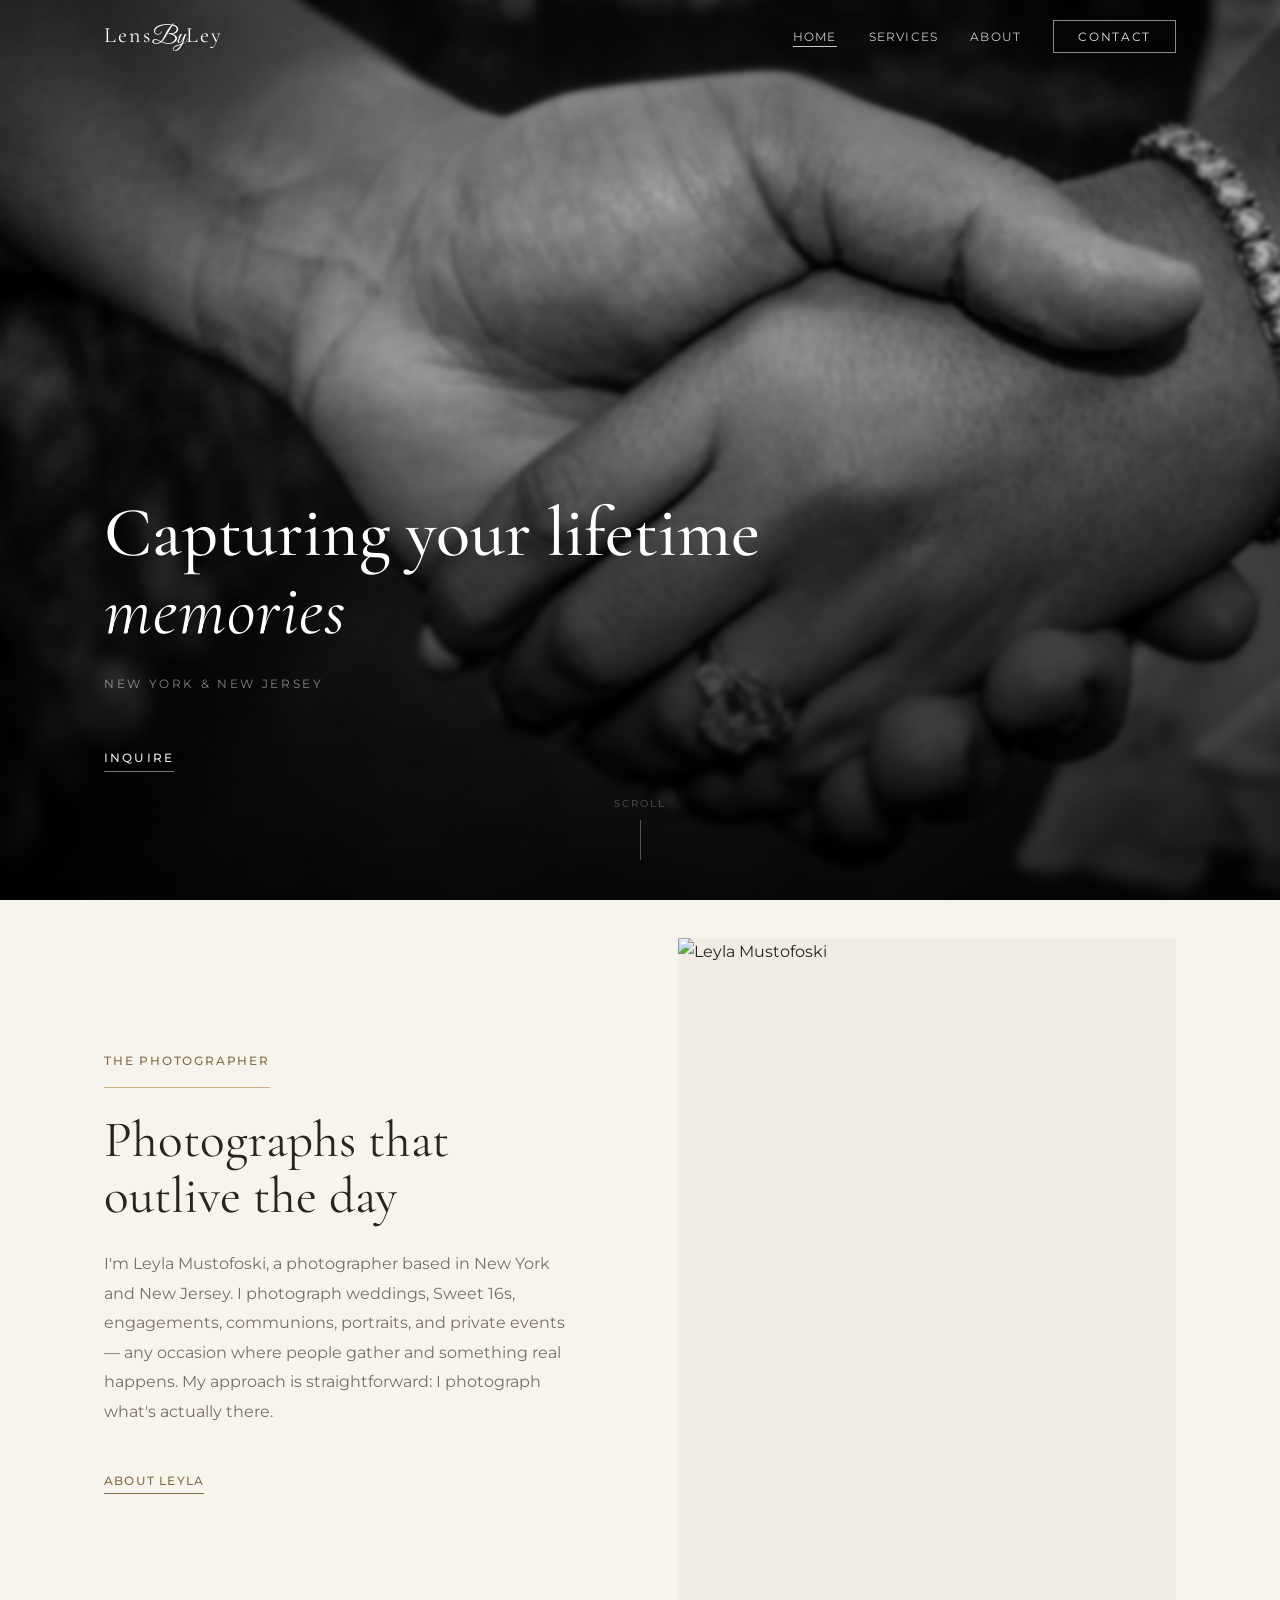
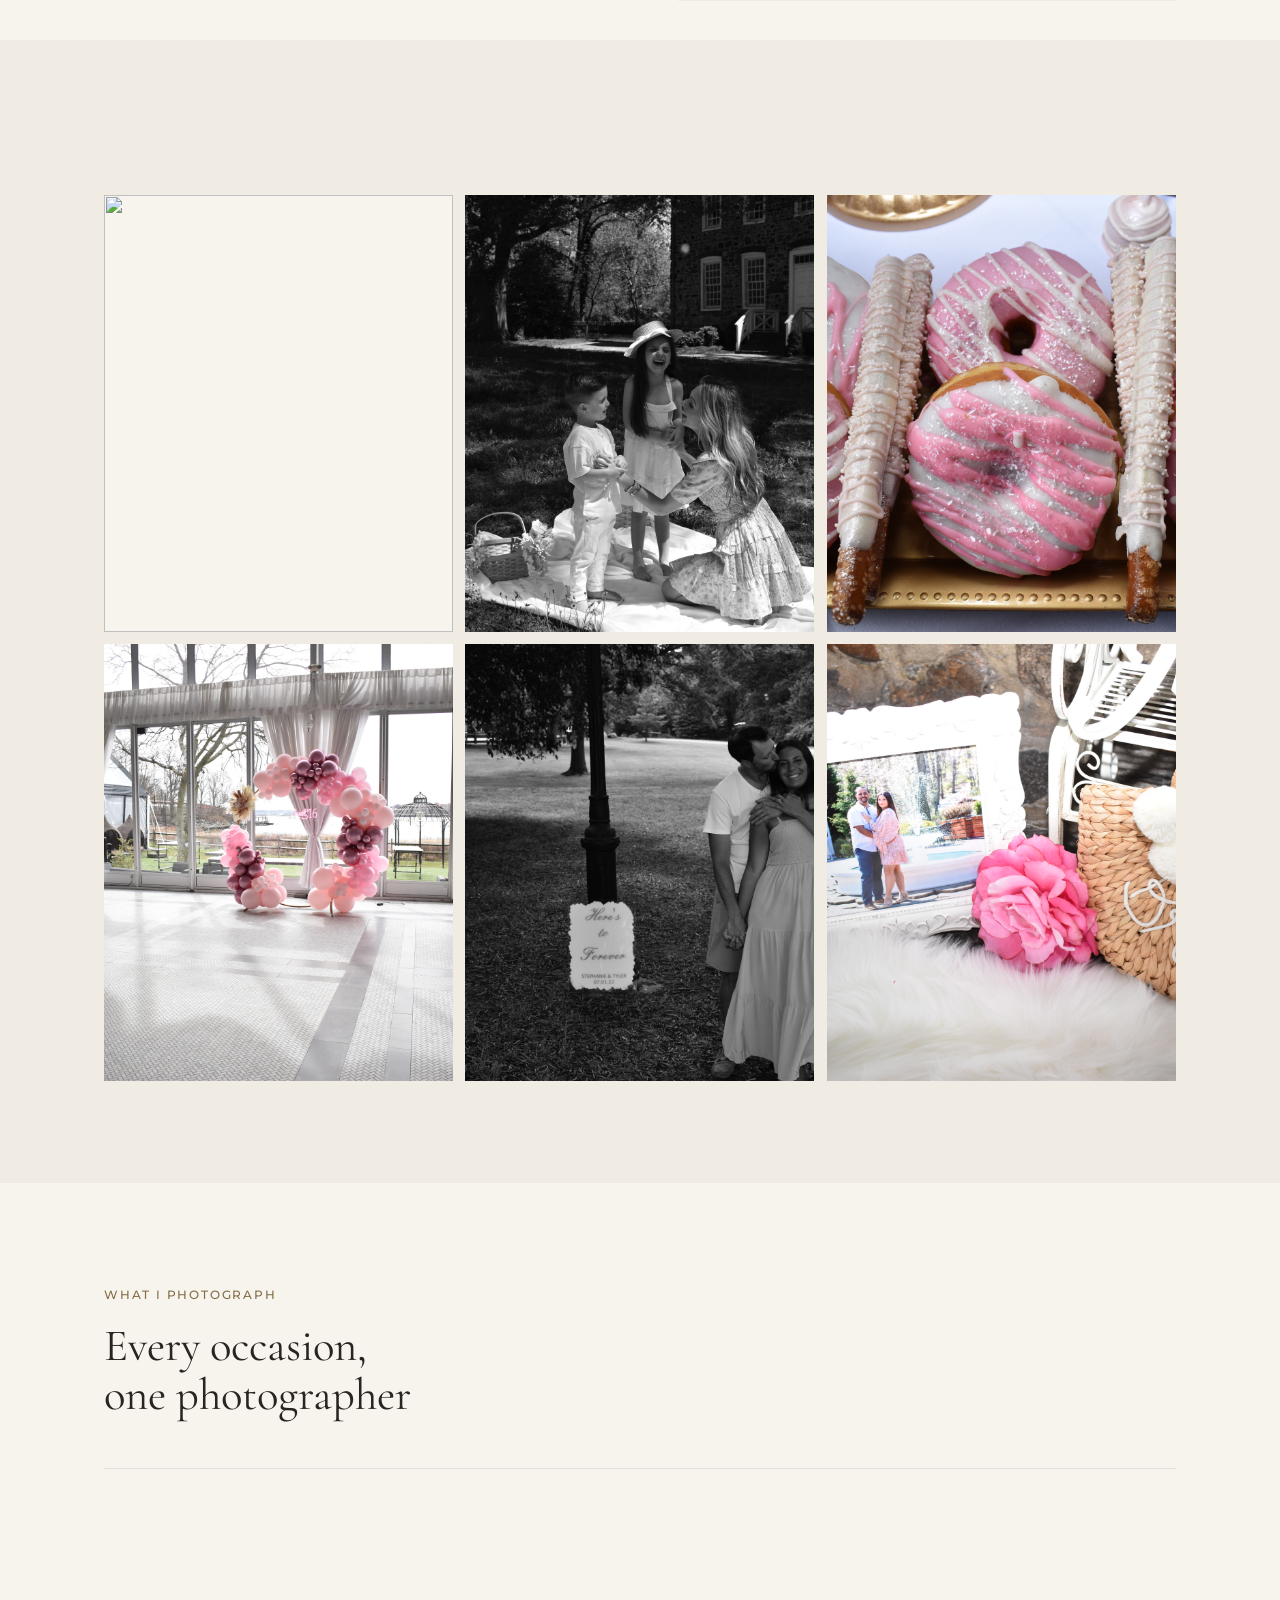
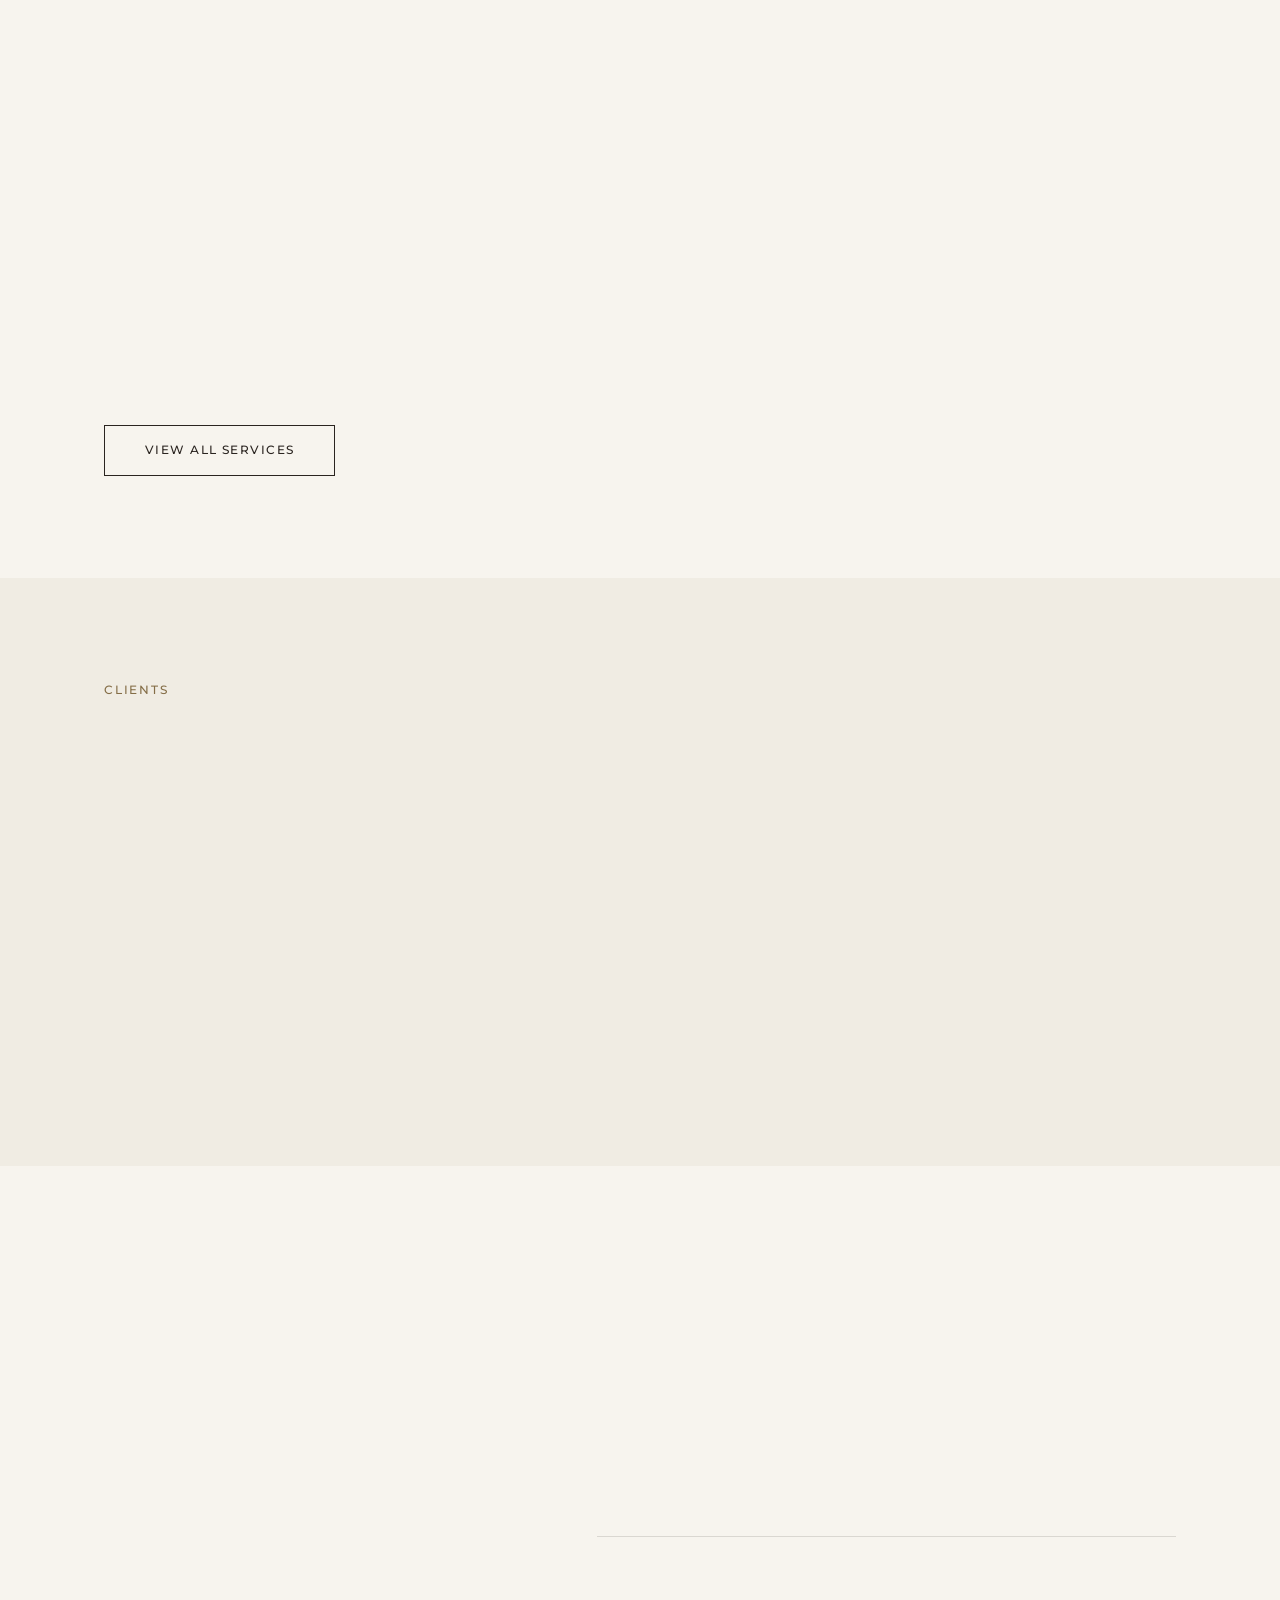
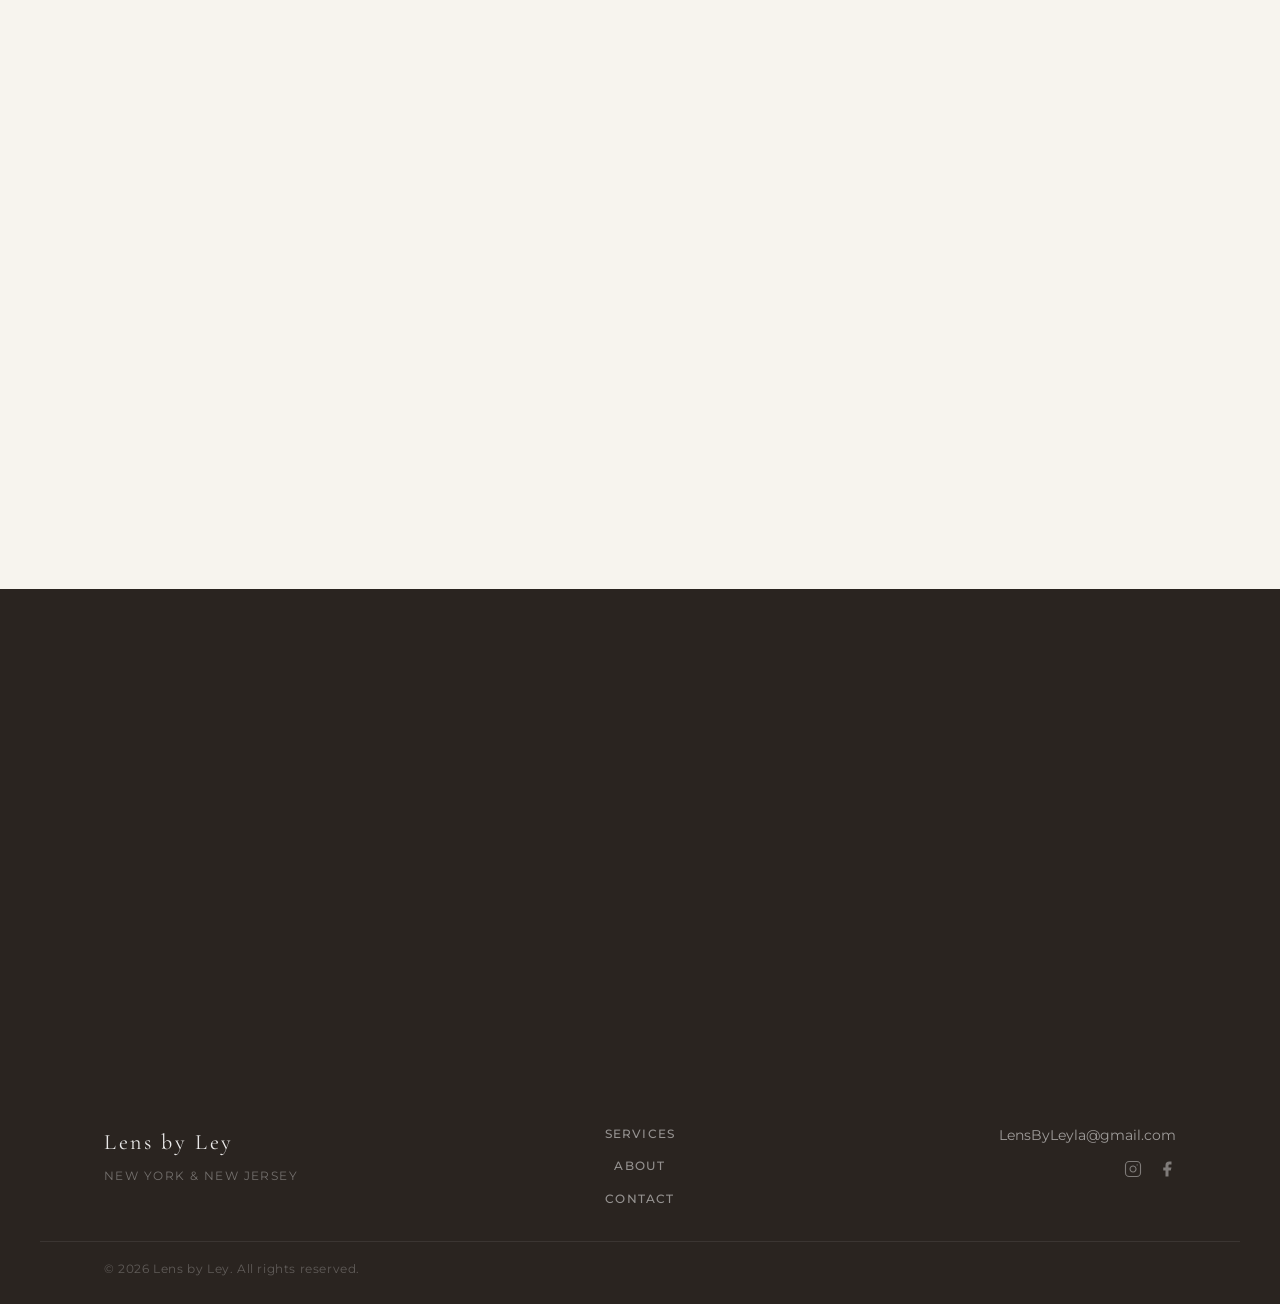
==== commit 6f205ca1: "Refine homepage motion and footer" ====
--- a/index.html
+++ b/index.html
@@ -65,13 +65,13 @@
         <div class="about-intro-inner">
 
           <div class="about-intro-text">
-            <span class="eyebrow">The Photographer</span>
-            <h2>Photographs that outlive the day</h2>
-            <p>I'm Leyla Mustofoski, a photographer based in New York and New Jersey. I photograph weddings, Sweet 16s, engagements, communions, portraits, and private events — any occasion where people gather and something real happens. My approach is straightforward: I photograph what's actually there.</p>
-            <a href="about.html" class="section-link">About Leyla</a>
+            <span class="eyebrow" data-reveal>The Photographer</span>
+            <h2 data-reveal>Photographs that outlive the day</h2>
+            <p data-reveal>I'm Leyla Mustofoski, a photographer based in New York and New Jersey. I photograph weddings, Sweet 16s, engagements, communions, portraits, and private events — any occasion where people gather and something real happens. My approach is straightforward: I photograph what's actually there.</p>
+            <a href="about.html" class="section-link" data-reveal>About Leyla</a>
           </div>
 
-          <div class="about-intro-image">
+          <div class="about-intro-image" data-reveal="image">
             <!--
               PLACEHOLDER: Replace with Leyla's portrait.
               Ideal: close crop, warm natural light, editorial tone, vertical orientation.
@@ -90,27 +90,27 @@
     <section class="selected-work section">
       <div class="container">
 
-        <div class="work-header">
+        <div class="work-header" data-reveal>
           <span class="eyebrow">Selected Work</span>
         </div>
 
         <div class="gallery-grid">
-          <button class="gallery-item" data-src="photo-gallery/E8D91E2A-8865-4BC6-B704-45487CA13B7F-4K.jpg" aria-label="View photo">
+          <button class="gallery-item" data-reveal="image" data-src="photo-gallery/E8D91E2A-8865-4BC6-B704-45487CA13B7F-4K.jpg" aria-label="View photo">
             <img src="photo-gallery/E8D91E2A-8865-4BC6-B704-45487CA13B7F-4K.jpg" alt="" loading="lazy">
           </button>
-          <button class="gallery-item" data-src="photo-gallery/B7E76C5E-33B7-4879-A836-1C56689EFE0F-4K.jpg" aria-label="View photo">
+          <button class="gallery-item" data-reveal="image" data-src="photo-gallery/B7E76C5E-33B7-4879-A836-1C56689EFE0F-4K.jpg" aria-label="View photo">
             <img src="photo-gallery/B7E76C5E-33B7-4879-A836-1C56689EFE0F-4K.jpg" alt="" loading="lazy">
           </button>
-          <button class="gallery-item" data-src="photo-gallery/IMG_3618-4K.jpg" aria-label="View photo">
+          <button class="gallery-item" data-reveal="image" data-src="photo-gallery/IMG_3618-4K.jpg" aria-label="View photo">
             <img src="photo-gallery/IMG_3618-4K.jpg" alt="" loading="lazy">
           </button>
-          <button class="gallery-item" data-src="photo-gallery/IMG_2135-4K.jpg" aria-label="View photo">
+          <button class="gallery-item" data-reveal="image" data-src="photo-gallery/IMG_2135-4K.jpg" aria-label="View photo">
             <img src="photo-gallery/IMG_2135-4K.jpg" alt="" loading="lazy">
           </button>
-          <button class="gallery-item" data-src="photo-gallery/54F51825-A479-404D-88D6-1ECA5910E24E-4K.jpg" aria-label="View photo">
+          <button class="gallery-item" data-reveal="image" data-src="photo-gallery/54F51825-A479-404D-88D6-1ECA5910E24E-4K.jpg" aria-label="View photo">
             <img src="photo-gallery/54F51825-A479-404D-88D6-1ECA5910E24E-4K.jpg" alt="" loading="lazy">
           </button>
-          <button class="gallery-item" data-src="photo-gallery/IMG_3669-4K.jpg" aria-label="View photo">
+          <button class="gallery-item" data-reveal="image" data-src="photo-gallery/IMG_3669-4K.jpg" aria-label="View photo">
             <img src="photo-gallery/IMG_3669-4K.jpg" alt="" loading="lazy">
           </button>
         </div>
@@ -139,7 +139,7 @@
 
         <div class="services-editorial">
 
-          <a href="services.html" class="service-entry">
+          <a href="services.html" class="service-entry" data-reveal>
             <span class="service-entry-num">01</span>
             <div class="service-entry-content">
               <h3>Weddings &amp; Engagements</h3>
@@ -148,7 +148,7 @@
             <span class="service-entry-arrow" aria-hidden="true">→</span>
           </a>
 
-          <a href="services.html" class="service-entry">
+          <a href="services.html" class="service-entry" data-reveal>
             <span class="service-entry-num">02</span>
             <div class="service-entry-content">
               <h3>Celebrations &amp; Milestones</h3>
@@ -157,7 +157,7 @@
             <span class="service-entry-arrow" aria-hidden="true">→</span>
           </a>
 
-          <a href="services.html" class="service-entry">
+          <a href="services.html" class="service-entry" data-reveal>
             <span class="service-entry-num">03</span>
             <div class="service-entry-content">
               <h3>Portraits &amp; Events</h3>
@@ -185,7 +185,7 @@
         <span class="eyebrow">Clients</span>
         <div class="testimonials-grid">
 
-          <blockquote class="testimonial">
+          <blockquote class="testimonial" data-reveal>
             <p class="testimonial-quote">"She photographed our wedding so beautifully, and the photos are something we'll keep forever. She was calm, professional, and somehow captured everything without ever making us feel watched."</p>
             <footer class="testimonial-attr">
               <span class="testimonial-name">A. &amp; M.</span>
@@ -193,7 +193,7 @@
             </footer>
           </blockquote>
 
-          <blockquote class="testimonial">
+          <blockquote class="testimonial" data-reveal>
             <p class="testimonial-quote">"Every part of my daughter's Sweet 16 was captured exactly how I hoped it would be. Leyla really knows how to catch the moments that matter, and the photos brought the whole night back for us."</p>
             <footer class="testimonial-attr">
               <span class="testimonial-name">T. F.</span>
@@ -201,7 +201,7 @@
             </footer>
           </blockquote>
 
-          <blockquote class="testimonial">
+          <blockquote class="testimonial" data-reveal>
             <p class="testimonial-quote">"We've worked with photographers before, and Leyla stood out right away. She made everyone feel comfortable, stayed present through the whole event, and gave us photos that felt natural, emotional, and real."</p>
             <footer class="testimonial-attr">
               <span class="testimonial-name">R. S.</span>
@@ -223,7 +223,7 @@
         <div class="offerings-inner">
 
           <!-- Image anchor — extends beyond section padding for depth -->
-          <div class="offerings-image">
+          <div class="offerings-image" data-reveal="image">
             <img src="photo-gallery/pricing.jpg" alt="">
           </div>
 
@@ -231,14 +231,14 @@
           <div class="offerings-content">
 
             <header class="offerings-head">
-              <span class="eyebrow">Selected Offerings</span>
-              <h2>A few ways<br>to begin.</h2>
-              <p>Every booking includes a private online gallery. For full-day coverage or custom work, reach out and we'll figure it out together.</p>
+              <span class="eyebrow" data-reveal>Selected Offerings</span>
+              <h2 data-reveal>A few ways<br>to begin.</h2>
+              <p data-reveal>Every booking includes a private online gallery. For full-day coverage or custom work, reach out and we'll figure it out together.</p>
             </header>
 
             <div class="offerings-list">
 
-              <div class="offering-row">
+              <div class="offering-row" data-reveal>
                 <div class="offering-row-main">
                   <h3 class="offering-name">Engagement Shoot</h3>
                   <p class="offering-details">One hour &middot; Online gallery</p>
@@ -246,7 +246,7 @@
                 <span class="offering-price">$300</span>
               </div>
 
-              <div class="offering-row">
+              <div class="offering-row" data-reveal>
                 <div class="offering-row-main">
                   <h3 class="offering-name">Parties &amp; Celebrations</h3>
                   <p class="offering-details">Four hours &middot; Online gallery</p>
@@ -254,7 +254,7 @@
                 <span class="offering-price">$400</span>
               </div>
 
-              <div class="offering-row">
+              <div class="offering-row" data-reveal>
                 <div class="offering-row-main">
                   <h3 class="offering-name">Headshots</h3>
                   <p class="offering-details">30 minutes &middot; Online gallery</p>
@@ -262,7 +262,7 @@
                 <span class="offering-price">$150</span>
               </div>
 
-              <div class="offering-row">
+              <div class="offering-row" data-reveal>
                 <div class="offering-row-main">
                   <h3 class="offering-name">Holiday Sessions</h3>
                   <p class="offering-details">45 minutes &middot; Online gallery</p>
@@ -272,7 +272,7 @@
 
             </div>
 
-            <div class="offerings-cta-wrap">
+            <div class="offerings-cta-wrap" data-reveal>
               <a href="contact.html" class="section-link">Inquire about your date</a>
             </div>
 
@@ -287,7 +287,7 @@
          CTA BAND
          ============================================ -->
     <section class="cta-band section">
-      <div class="container">
+      <div class="container" data-reveal>
         <span class="eyebrow">Get in Touch</span>
         <h2>Ready when you are</h2>
         <p>Tell me about your event and I'll be in touch within 48 hours.</p>
@@ -336,6 +336,7 @@
   <script src="js/nav.js"></script>
   <script src="js/hero-slides.js"></script>
   <script src="js/gallery.js"></script>
+  <script src="js/reveal.js"></script>
 
 </body>
 </html>
--- a/css/nav.css
+++ b/css/nav.css
@@ -281,8 +281,8 @@
    ============================================= */
 .site-footer {
   background-color: var(--color-ink);
-  padding-top: var(--space-16);
-  padding-bottom: var(--space-8);
+  padding-top: var(--space-10);
+  padding-bottom: var(--space-6);
 }
 
 .footer-inner {
@@ -292,15 +292,15 @@
   display: grid;
   grid-template-columns: 1fr auto 1fr;
   align-items: start;
-  gap: var(--space-12);
-  padding-bottom: var(--space-12);
+  gap: var(--space-8);
+  padding-bottom: var(--space-8);
   border-bottom: 1px solid rgba(255, 255, 255, 0.08);
 }
 
 .footer-brand {
   display: flex;
   flex-direction: column;
-  gap: var(--space-2);
+  gap: var(--space-1);
 }
 
 .footer-logo {
@@ -344,7 +344,7 @@
   display: flex;
   flex-direction: column;
   align-items: flex-end;
-  gap: var(--space-4);
+  gap: var(--space-3);
 }
 
 .footer-email {
@@ -377,7 +377,7 @@
   max-width: var(--max-width);
   margin-inline: auto;
   padding-inline: clamp(var(--space-6), 5vw, var(--space-16));
-  padding-top: var(--space-6);
+  padding-top: var(--space-4);
   font-family: var(--font-body);
   font-size: var(--text-xs);
   color: rgba(255, 255, 255, 0.25);
--- a/css/home.css
+++ b/css/home.css
@@ -1,6 +1,56 @@
 /* =============================================
    HOME.CSS — Home page
    ============================================= */
+
+/* =============================================
+   REVEAL SYSTEM — homepage-only scroll motion
+   Shared base: hidden state → .is-in visible state.
+   Section-specific stagger lives near each section below.
+   ============================================= */
+:root {
+  --reveal-ease: cubic-bezier(0.22, 0.61, 0.36, 1);
+  --reveal-dur: 900ms;
+}
+
+[data-reveal] {
+  opacity: 0;
+  transform: translateY(14px);
+  transition:
+    opacity var(--reveal-dur) var(--reveal-ease),
+    transform var(--reveal-dur) var(--reveal-ease);
+  will-change: opacity, transform;
+}
+[data-reveal].is-in {
+  opacity: 1;
+  transform: translateY(0);
+}
+
+/* Image variant: softer, with micro scale settle */
+[data-reveal="image"] {
+  transform: translateY(18px) scale(1.035);
+  transition:
+    opacity 1100ms var(--reveal-ease),
+    transform 1400ms var(--reveal-ease);
+}
+[data-reveal="image"].is-in {
+  transform: translateY(0) scale(1);
+}
+
+/* Reduced motion: no animation, everything visible */
+@media (prefers-reduced-motion: reduce) {
+  [data-reveal],
+  [data-reveal="image"] {
+    opacity: 1 !important;
+    transform: none !important;
+    transition: none !important;
+  }
+  .quote-word {
+    opacity: 1 !important;
+    transform: none !important;
+    transition: none !important;
+  }
+}
+
 
 /* ---- Shared: section text-link ---- */
 .section-link {
@@ -787,3 +837,87 @@
   text-align: center;
   max-width: 44ch;
 }
+
+
+/* =============================================
+   REVEAL SEQUENCING — per section
+   ============================================= */
+
+/* ---- About intro: eyebrow → h2 → p → link, image settles with scale ---- */
+.about-intro-text [data-reveal] { transition-delay: 0ms; }
+.about-intro-text [data-reveal]:nth-child(1) { transition-delay: 80ms; }
+.about-intro-text [data-reveal]:nth-child(2) { transition-delay: 180ms; }
+.about-intro-text [data-reveal]:nth-child(3) { transition-delay: 280ms; }
+.about-intro-text [data-reveal]:nth-child(4) { transition-delay: 380ms; }
+
+/* ---- Selected Work gallery: cascading stagger across tiles ---- */
+.gallery-grid .gallery-item { transition-delay: 0ms; }
+.gallery-grid .gallery-item:nth-child(1) { transition-delay: 0ms; }
+.gallery-grid .gallery-item:nth-child(2) { transition-delay: 90ms; }
+.gallery-grid .gallery-item:nth-child(3) { transition-delay: 180ms; }
+.gallery-grid .gallery-item:nth-child(4) { transition-delay: 260ms; }
+.gallery-grid .gallery-item:nth-child(5) { transition-delay: 340ms; }
+.gallery-grid .gallery-item:nth-child(6) { transition-delay: 420ms; }
+
+/* ---- Services editorial list: numbered rows lift in ---- */
+.services-editorial .service-entry:nth-child(1) { transition-delay: 0ms; }
+.services-editorial .service-entry:nth-child(2) { transition-delay: 110ms; }
+.services-editorial .service-entry:nth-child(3) { transition-delay: 220ms; }
+
+/* ---- Testimonials: per-card start offset + word-by-word quote bloom ---- */
+.testimonial[data-reveal]:nth-child(1) { transition-delay: 0ms; }
+.testimonial[data-reveal]:nth-child(2) { transition-delay: 180ms; }
+.testimonial[data-reveal]:nth-child(3) { transition-delay: 360ms; }
+
+.testimonial-quote .quote-word {
+  display: inline-block;
+  opacity: 0;
+  transform: translateY(8px);
+  transition:
+    opacity 700ms var(--reveal-ease),
+    transform 700ms var(--reveal-ease);
+  transition-delay: calc(var(--i, 0) * 35ms + 120ms);
+  will-change: opacity, transform;
+}
+
+.testimonial.is-in .quote-word {
+  opacity: 1;
+  transform: translateY(0);
+}
+
+/* Attribution settles in after the quote finishes */
+.testimonial .testimonial-attr {
+  opacity: 0;
+  transform: translateY(6px);
+  transition:
+    opacity 700ms var(--reveal-ease),
+    transform 700ms var(--reveal-ease);
+}
+
+.testimonial.is-in .testimonial-attr {
+  opacity: 1;
+  transform: translateY(0);
+  /* quote avg ~20 words × 35ms + 120ms start + 300ms buffer */
+  transition-delay: 900ms;
+}
+
+@media (prefers-reduced-motion: reduce) {
+  .testimonial .testimonial-attr {
+    opacity: 1 !important;
+    transform: none !important;
+    transition: none !important;
+  }
+}
+
+/* ---- Offerings: header stagger + row cascade ---- */
+.offerings-head [data-reveal]:nth-child(1) { transition-delay: 0ms; }
+.offerings-head [data-reveal]:nth-child(2) { transition-delay: 110ms; }
+.offerings-head [data-reveal]:nth-child(3) { transition-delay: 220ms; }
+
+.offerings-list .offering-row:nth-child(1) { transition-delay: 0ms; }
+.offerings-list .offering-row:nth-child(2) { transition-delay: 80ms; }
+.offerings-list .offering-row:nth-child(3) { transition-delay: 160ms; }
+.offerings-list .offering-row:nth-child(4) { transition-delay: 240ms; }
+
+.offerings-cta-wrap[data-reveal] { transition-delay: 360ms; }
+
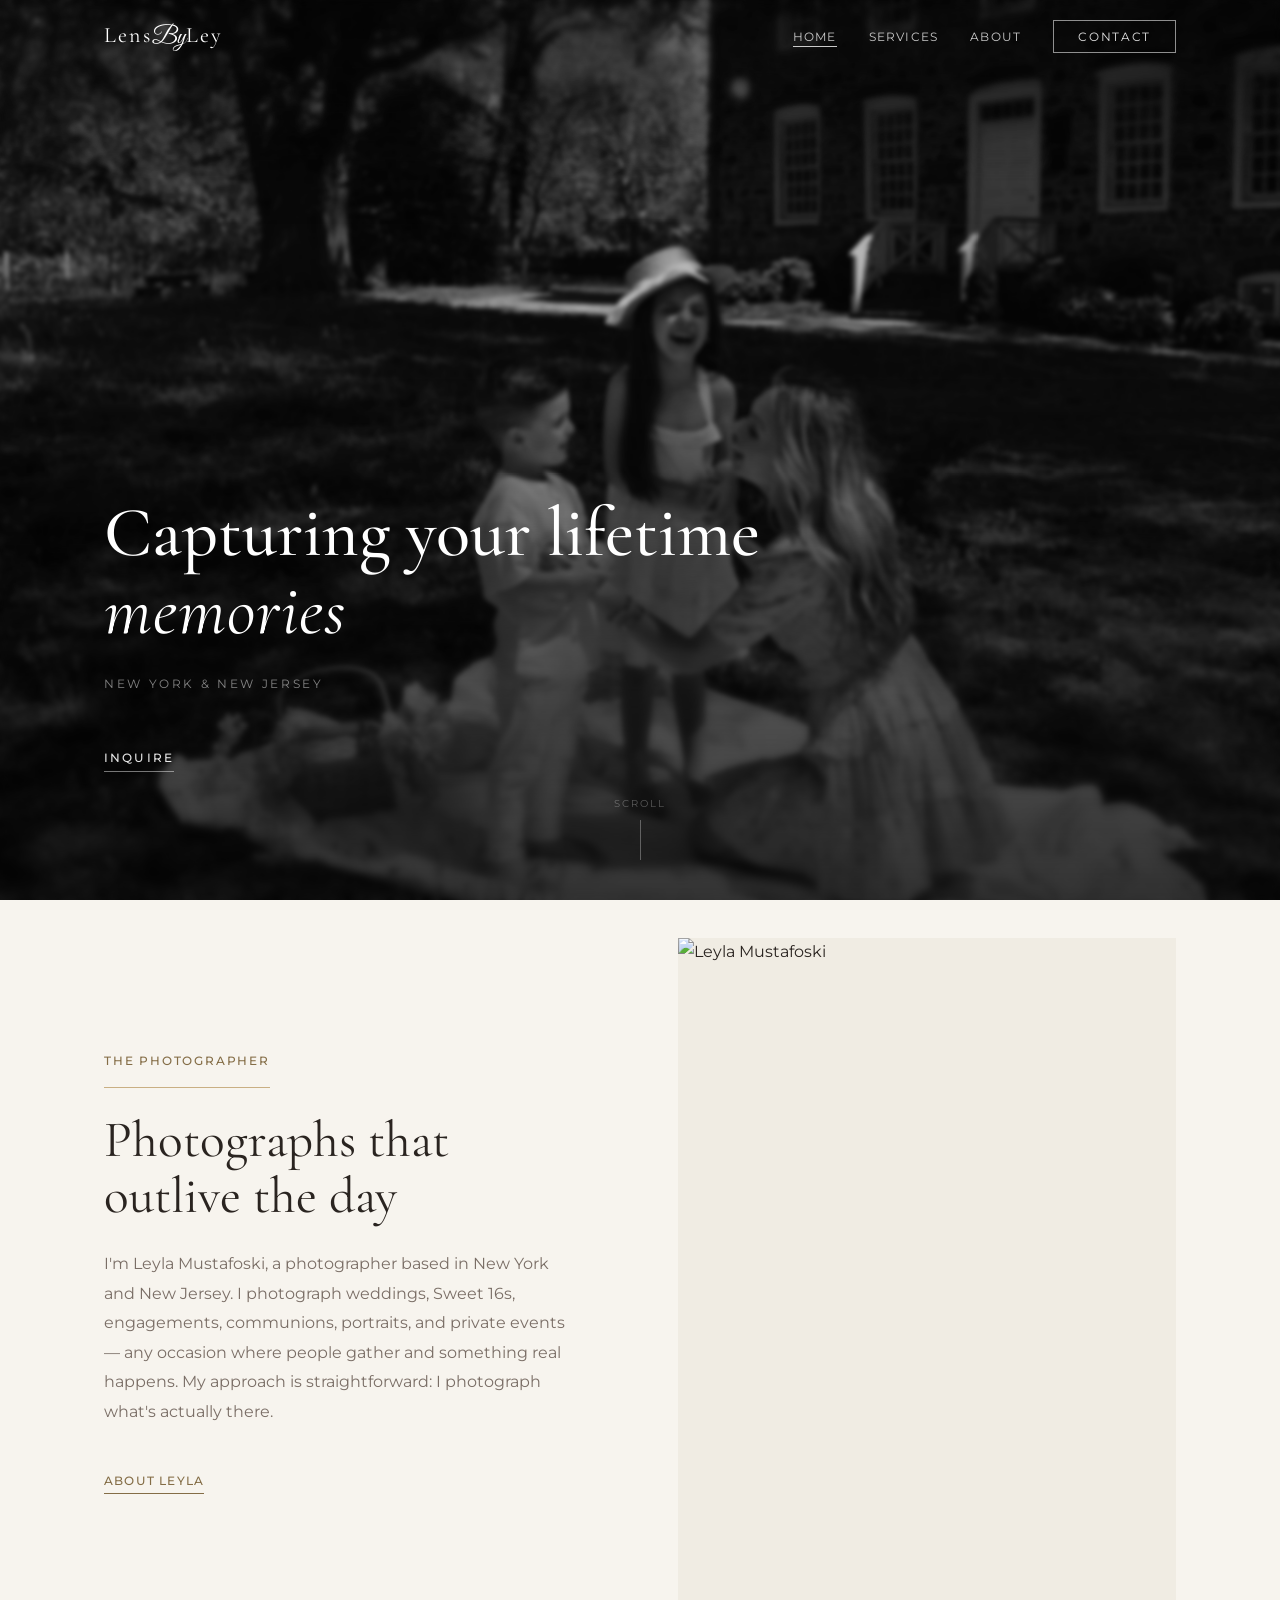
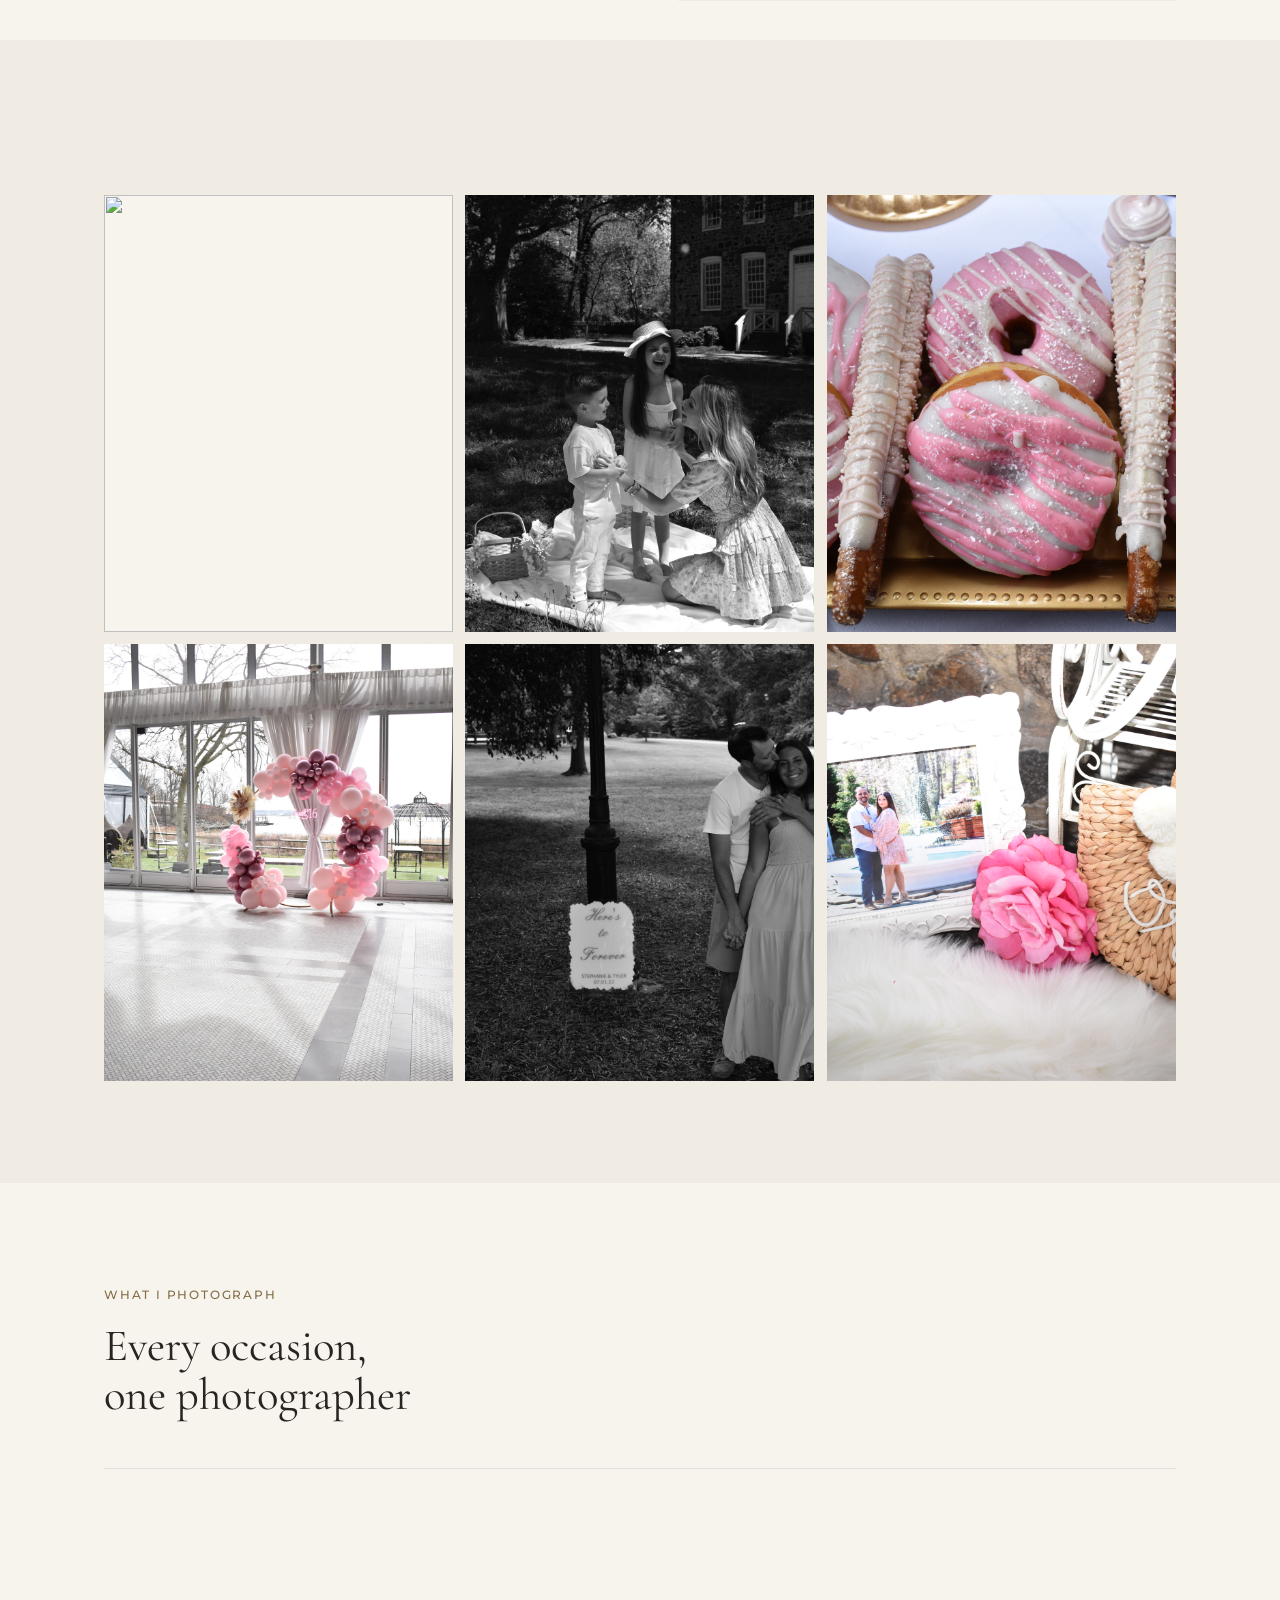
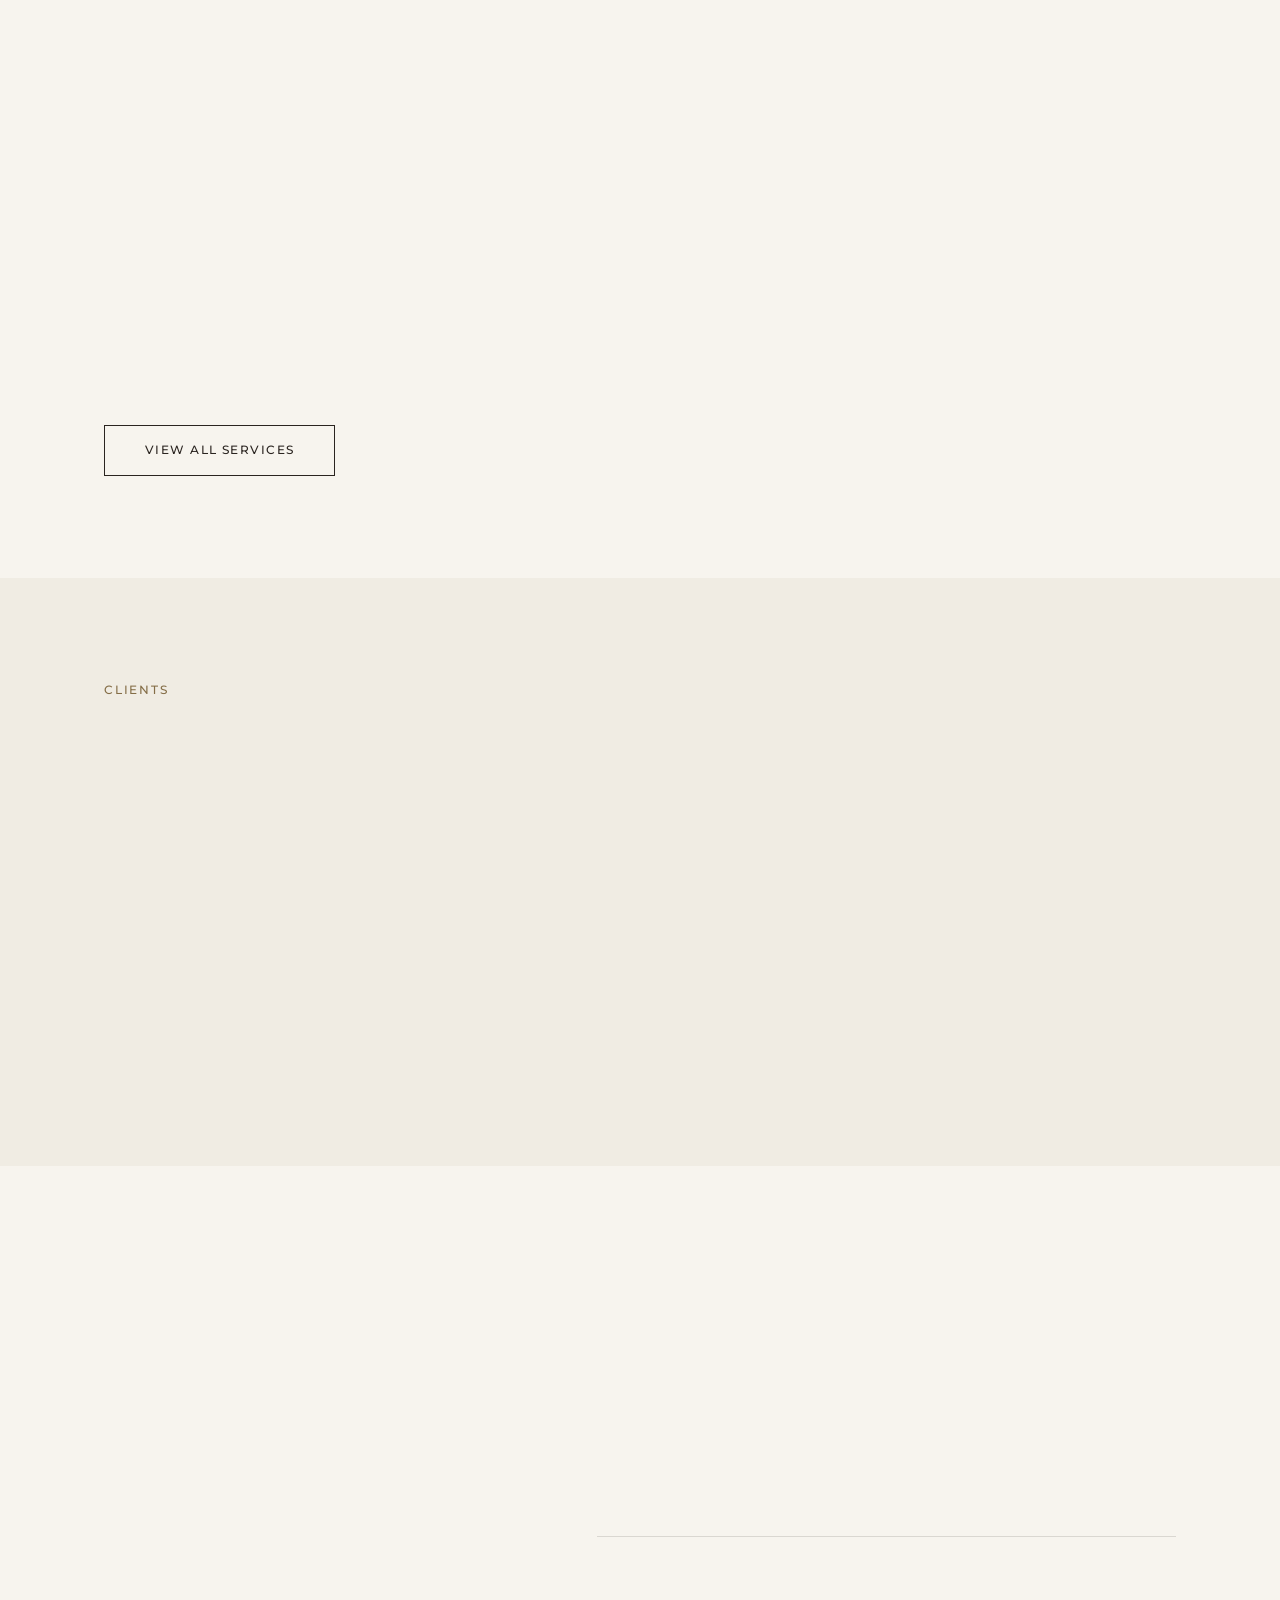
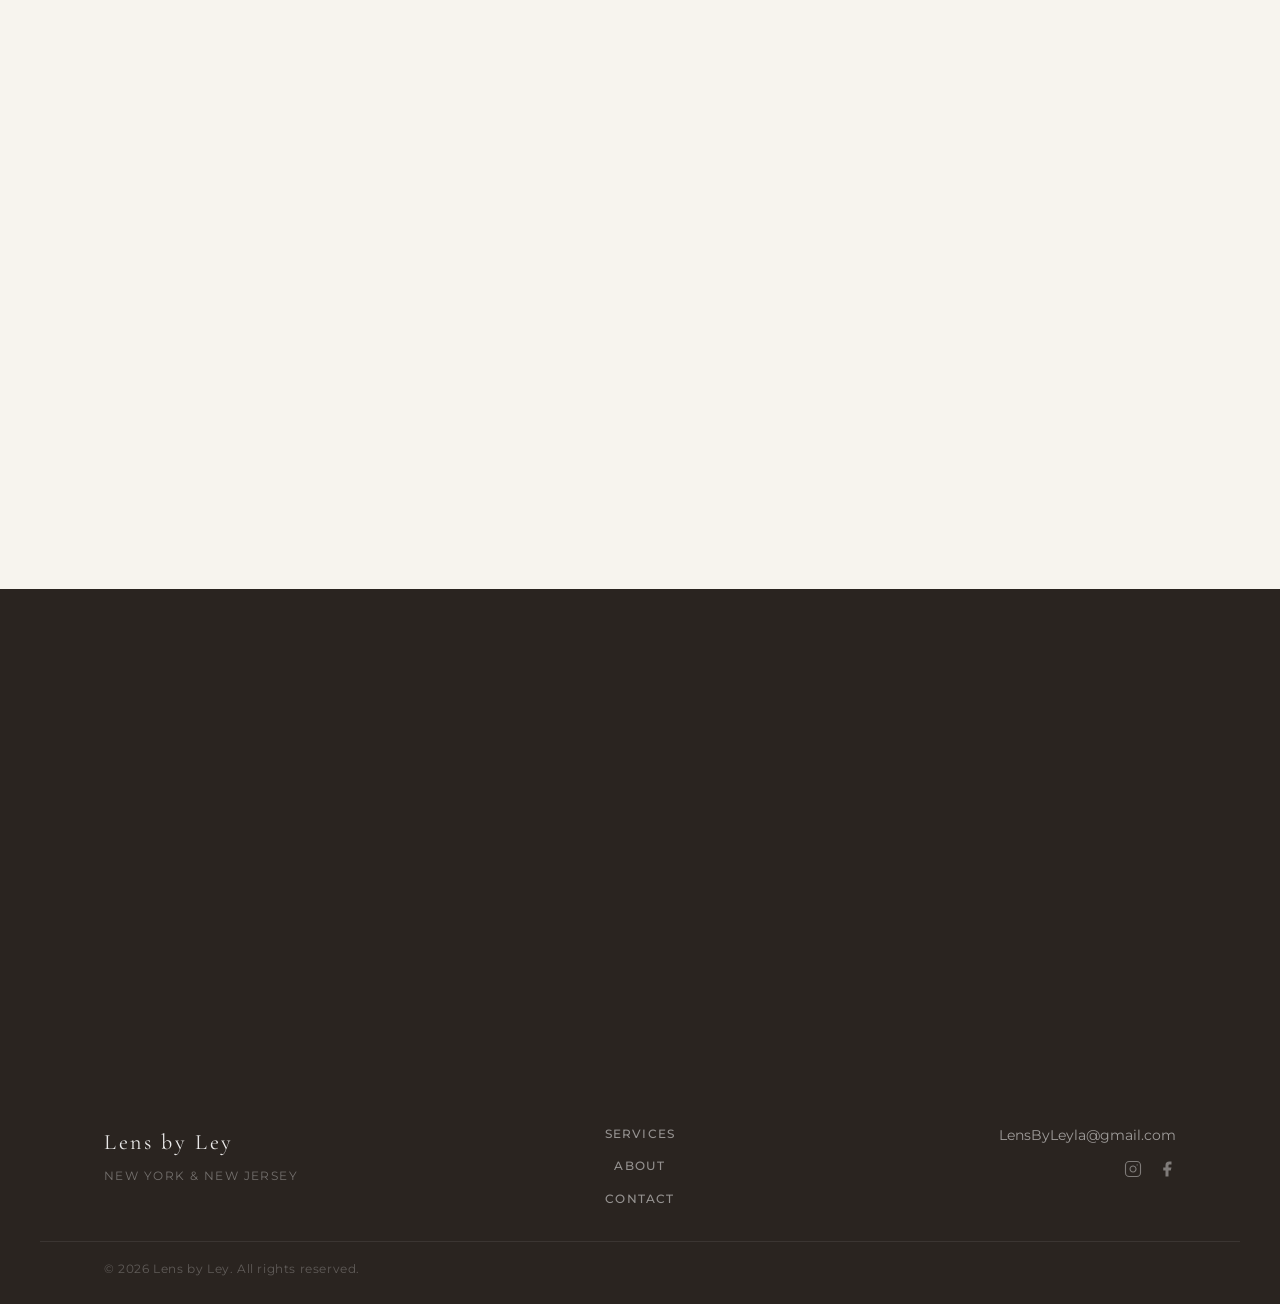
==== commit e4d2ab49: "bug fixes" ====
--- a/index.html
+++ b/index.html
@@ -4,7 +4,7 @@
   <meta charset="UTF-8">
   <meta name="viewport" content="width=device-width, initial-scale=1.0">
   <title>Lens by Ley — New York &amp; New Jersey Photographer</title>
-  <meta name="description" content="Leyla Mustofoski is a New York and New Jersey photographer specializing in weddings, engagements, celebrations, portraits, and events.">
+  <meta name="description" content="Leyla Mustafoski is a New York and New Jersey photographer specializing in weddings, engagements, celebrations, portraits, and events.">
   <link rel="preconnect" href="https://fonts.googleapis.com">
   <link rel="preconnect" href="https://fonts.gstatic.com" crossorigin>
   <link href="https://fonts.googleapis.com/css2?family=Cormorant+Garamond:ital,wght@0,300;0,400;0,500;0,600;1,400;1,500&family=Great+Vibes&family=Montserrat:wght@300;400;500;600&display=swap" rel="stylesheet">
@@ -67,7 +67,7 @@
           <div class="about-intro-text">
             <span class="eyebrow" data-reveal>The Photographer</span>
             <h2 data-reveal>Photographs that outlive the day</h2>
-            <p data-reveal>I'm Leyla Mustofoski, a photographer based in New York and New Jersey. I photograph weddings, Sweet 16s, engagements, communions, portraits, and private events — any occasion where people gather and something real happens. My approach is straightforward: I photograph what's actually there.</p>
+            <p data-reveal>I'm Leyla Mustafoski, a photographer based in New York and New Jersey. I photograph weddings, Sweet 16s, engagements, communions, portraits, and private events — any occasion where people gather and something real happens. My approach is straightforward: I photograph what's actually there.</p>
             <a href="about.html" class="section-link" data-reveal>About Leyla</a>
           </div>
 
@@ -76,7 +76,7 @@
               PLACEHOLDER: Replace with Leyla's portrait.
               Ideal: close crop, warm natural light, editorial tone, vertical orientation.
             -->
-            <img src="photo-gallery/ABOUT-ME-PORTRAIT.JPG" alt="Leyla Mustofoski">
+            <img src="photo-gallery/ABOUT-ME-PORTRAIT.JPG" alt="Leyla Mustafoski">
           </div>
 
         </div>
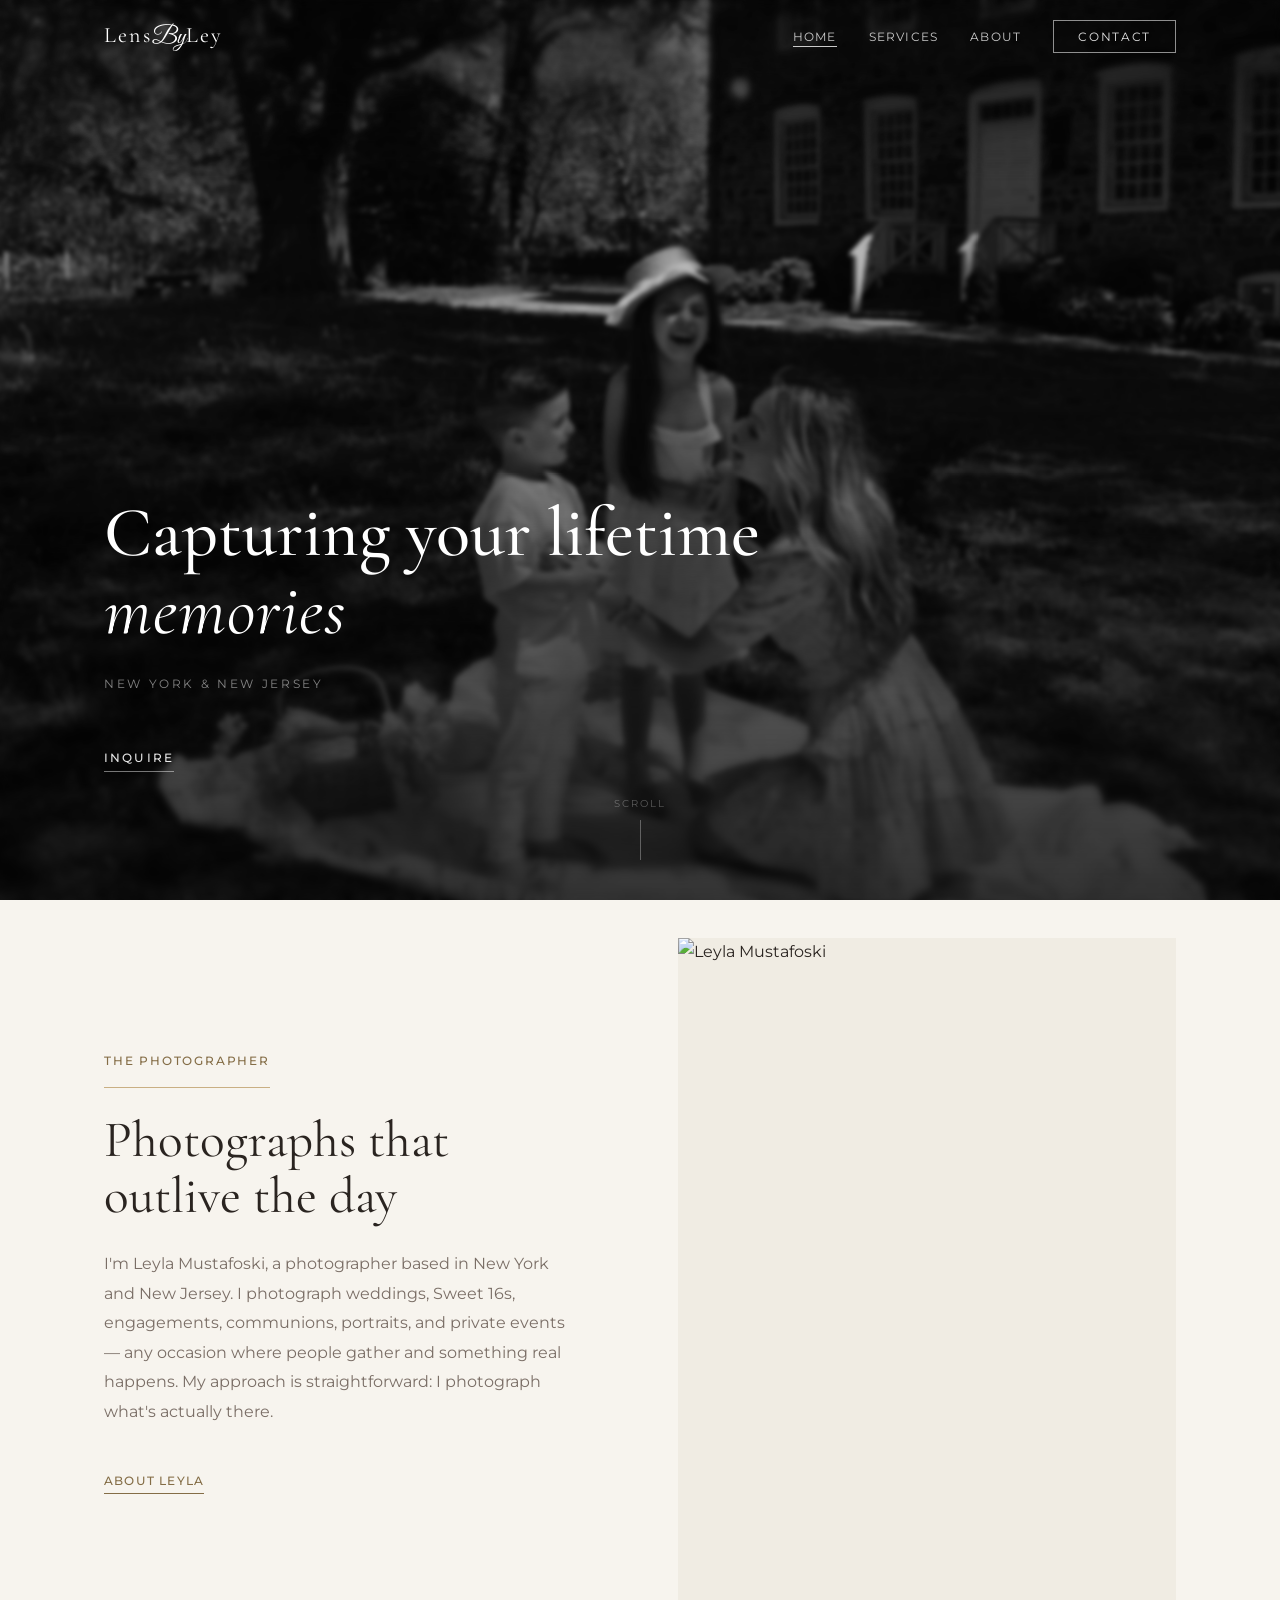
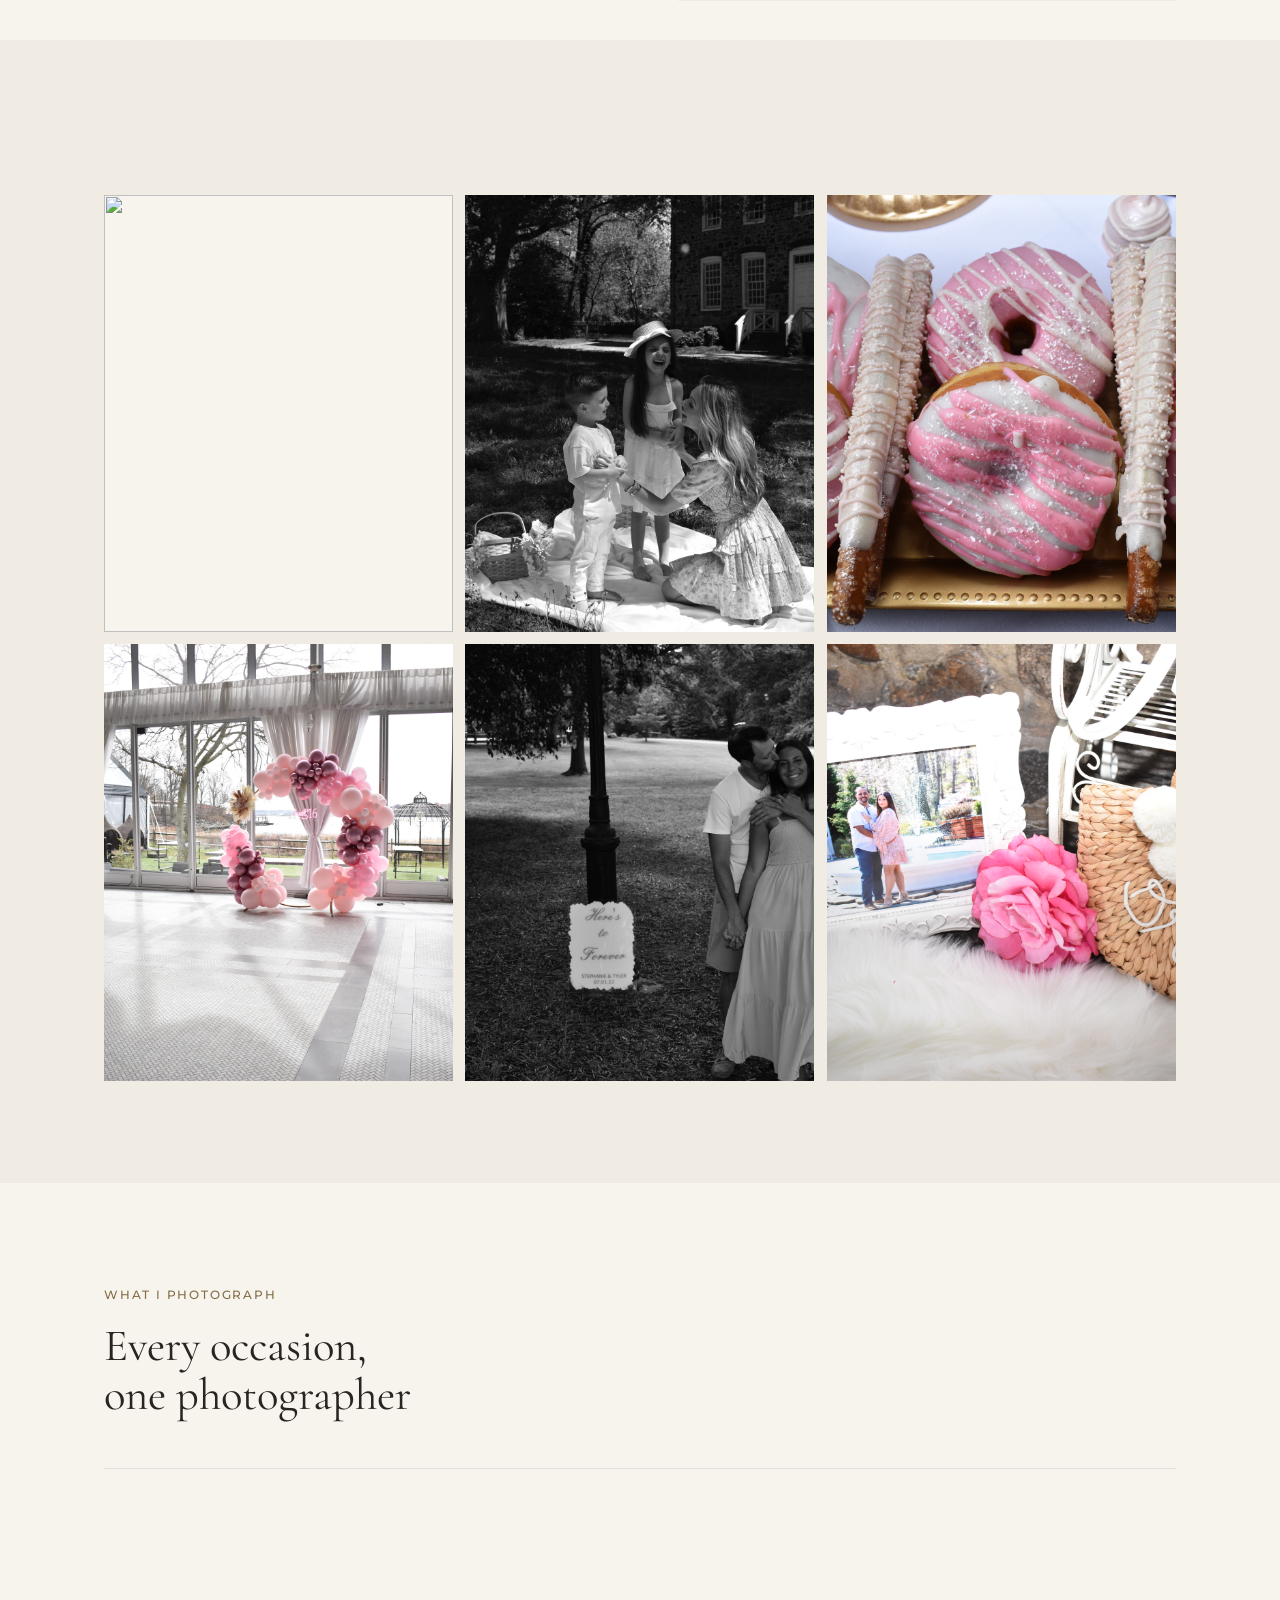
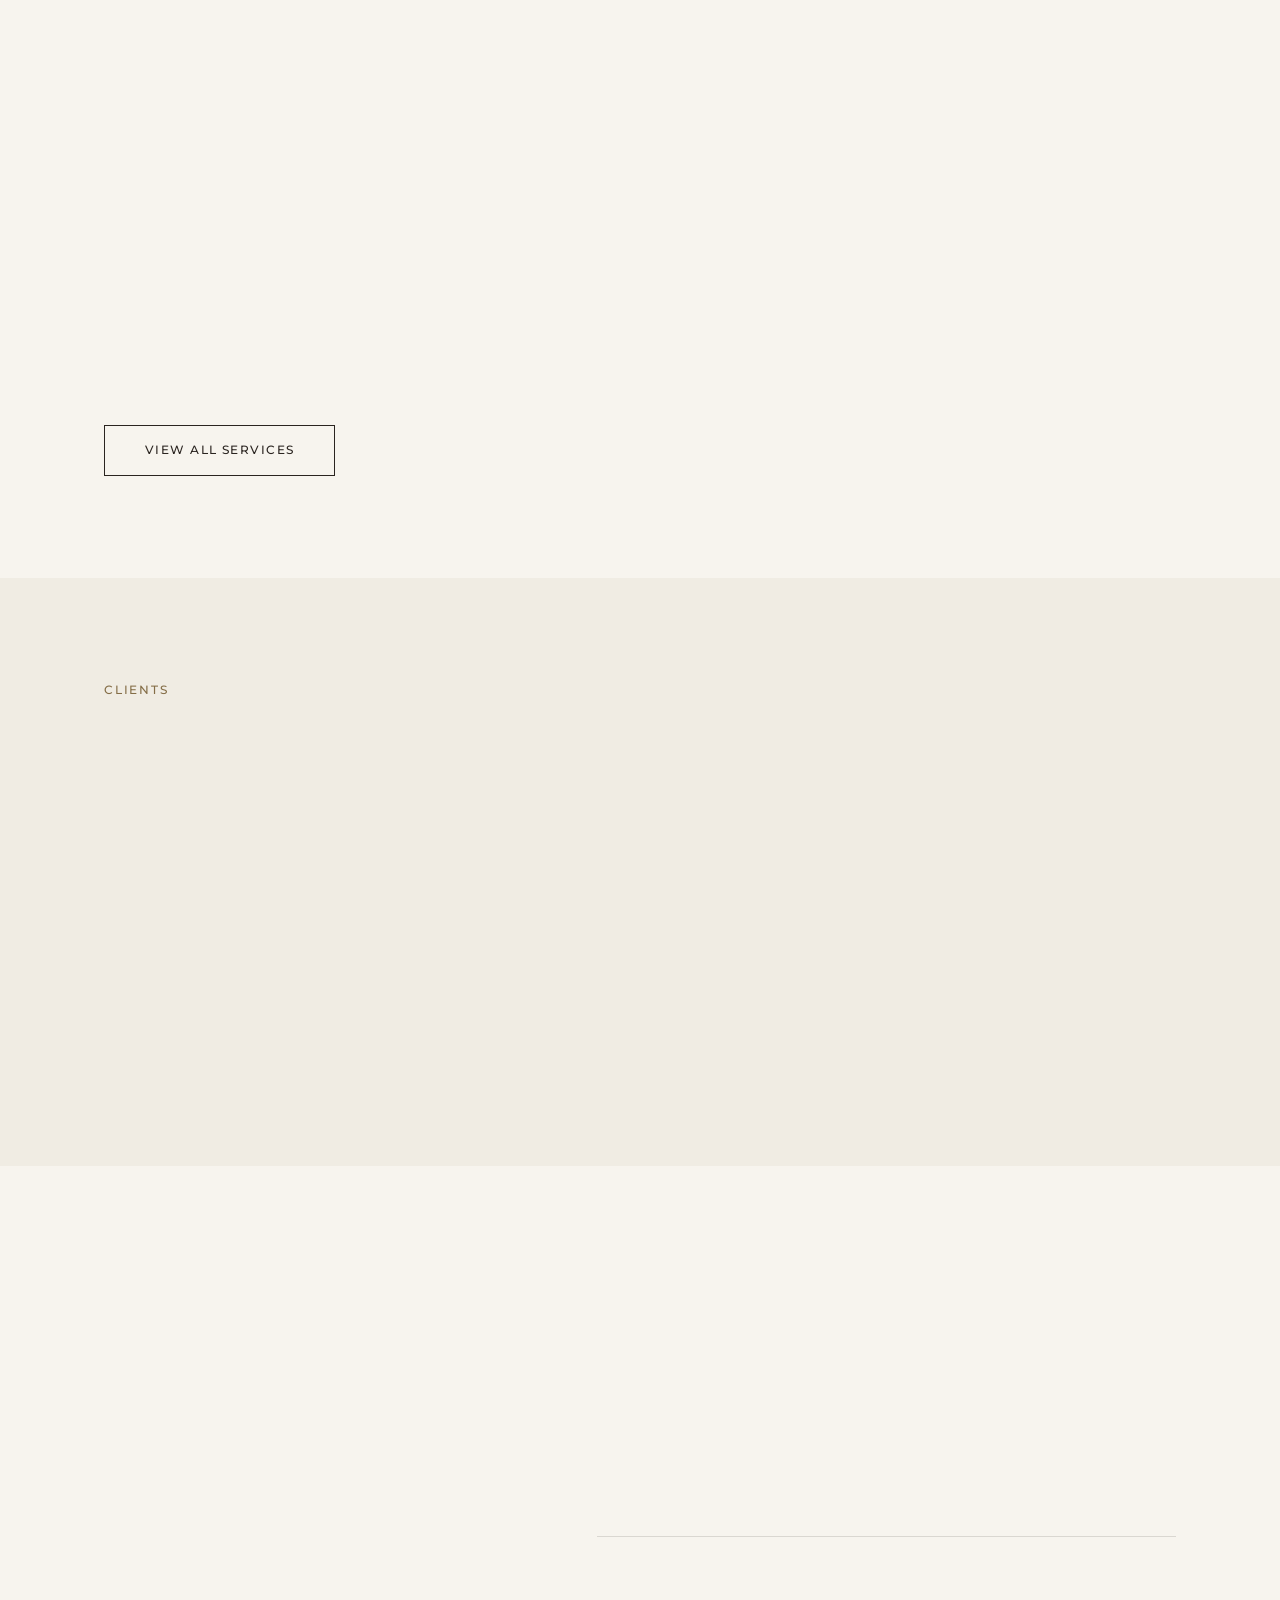
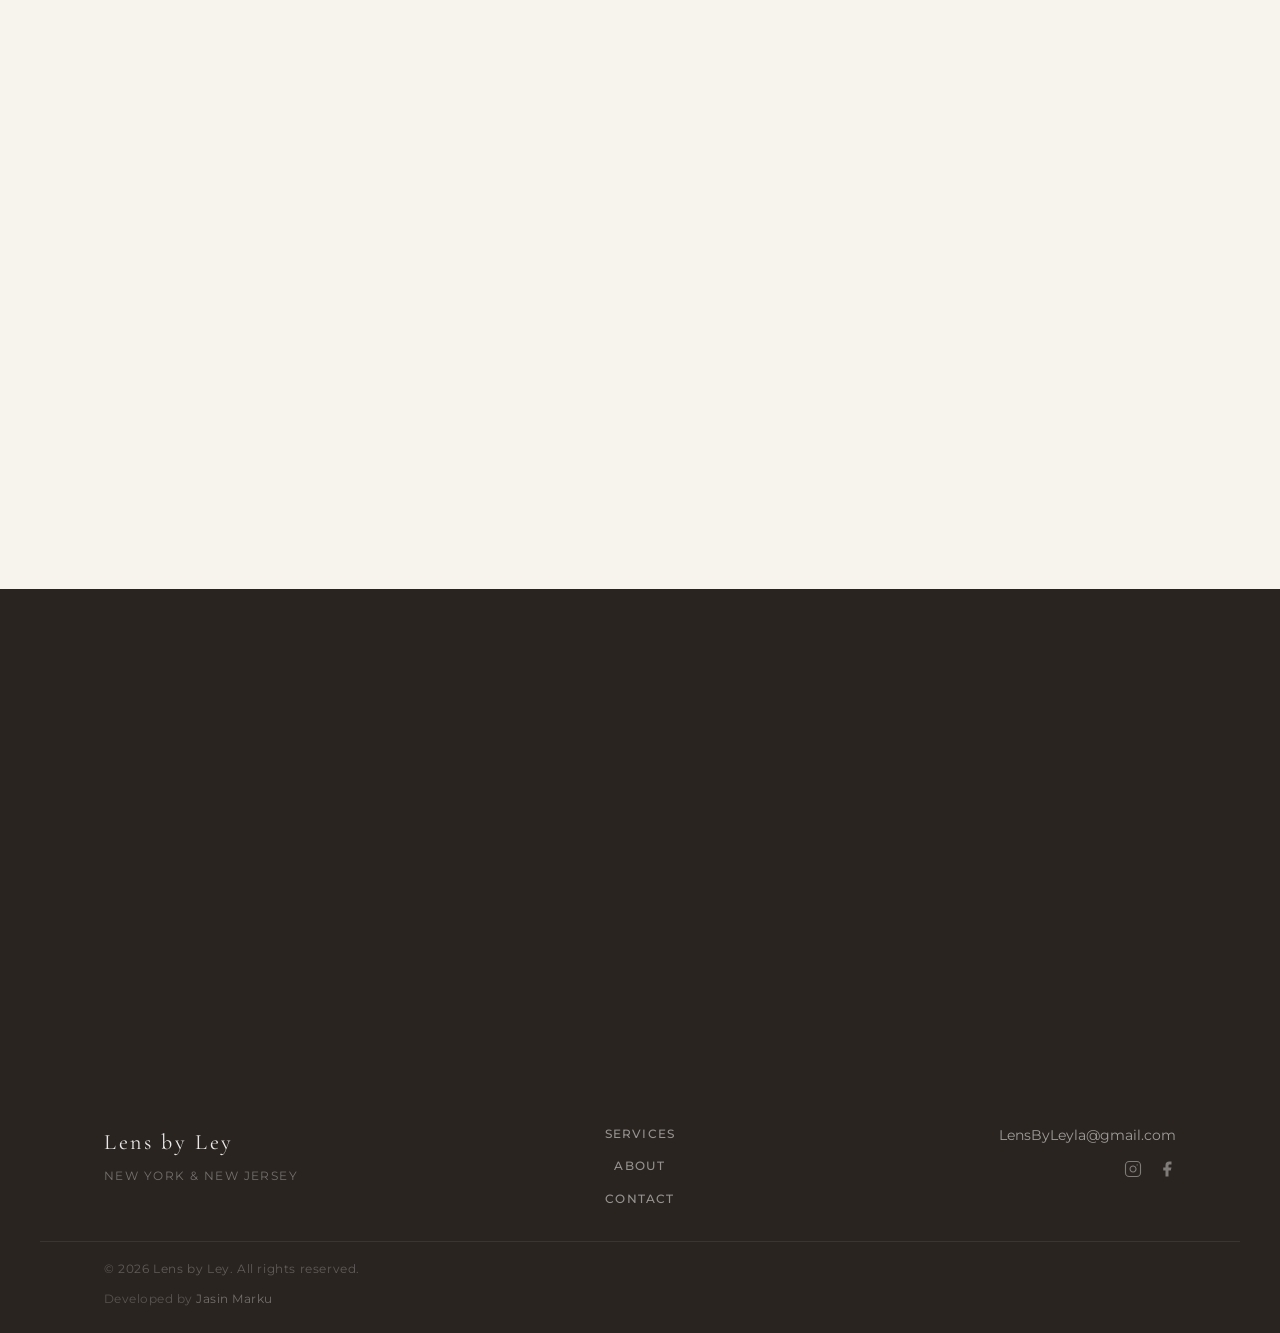
==== commit 5f809790: "footer- developed by jasin" ====
--- a/index.html
+++ b/index.html
@@ -331,6 +331,7 @@
       </div>
     </div>
     <p class="footer-copy">© 2026 Lens by Ley. All rights reserved.</p>
+    <p class="footer-credit">Developed by <a href="https://www.linkedin.com/in/jasin-marku/" target="_blank" rel="noopener noreferrer">Jasin Marku</a></p>
   </footer>
 
   <script src="js/nav.js"></script>
--- a/css/nav.css
+++ b/css/nav.css
@@ -384,6 +384,26 @@
   letter-spacing: 0.05em;
 }
 
+.footer-credit {
+  max-width: var(--max-width);
+  margin-inline: auto;
+  padding-inline: clamp(var(--space-6), 5vw, var(--space-16));
+  padding-top: var(--space-2);
+  font-family: var(--font-body);
+  font-size: var(--text-xs);
+  color: rgba(255, 255, 255, 0.22);
+  letter-spacing: 0.04em;
+}
+
+.footer-credit a {
+  color: rgba(255, 255, 255, 0.34);
+  transition: color var(--ease);
+}
+
+.footer-credit a:hover {
+  color: rgba(255, 255, 255, 0.6);
+}
+
 @media (max-width: 768px) {
   .footer-inner {
     grid-template-columns: 1fr;
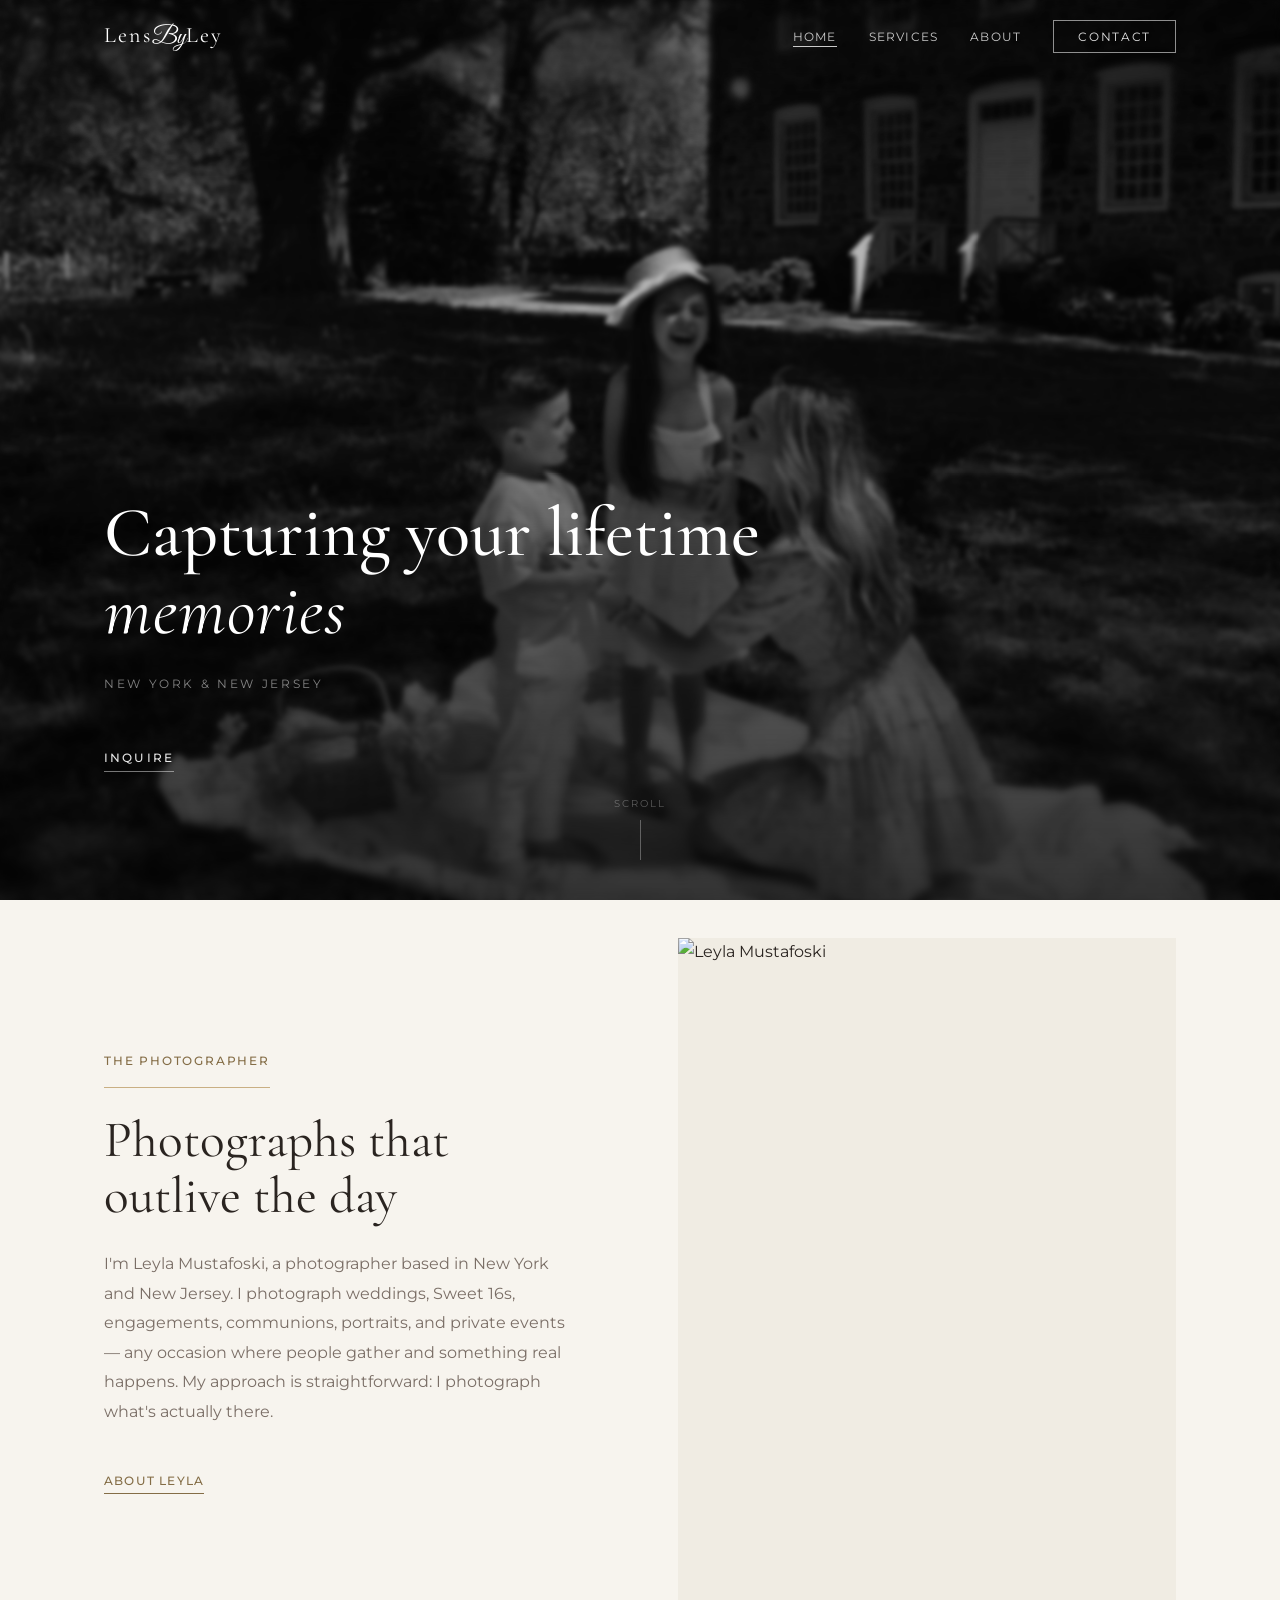
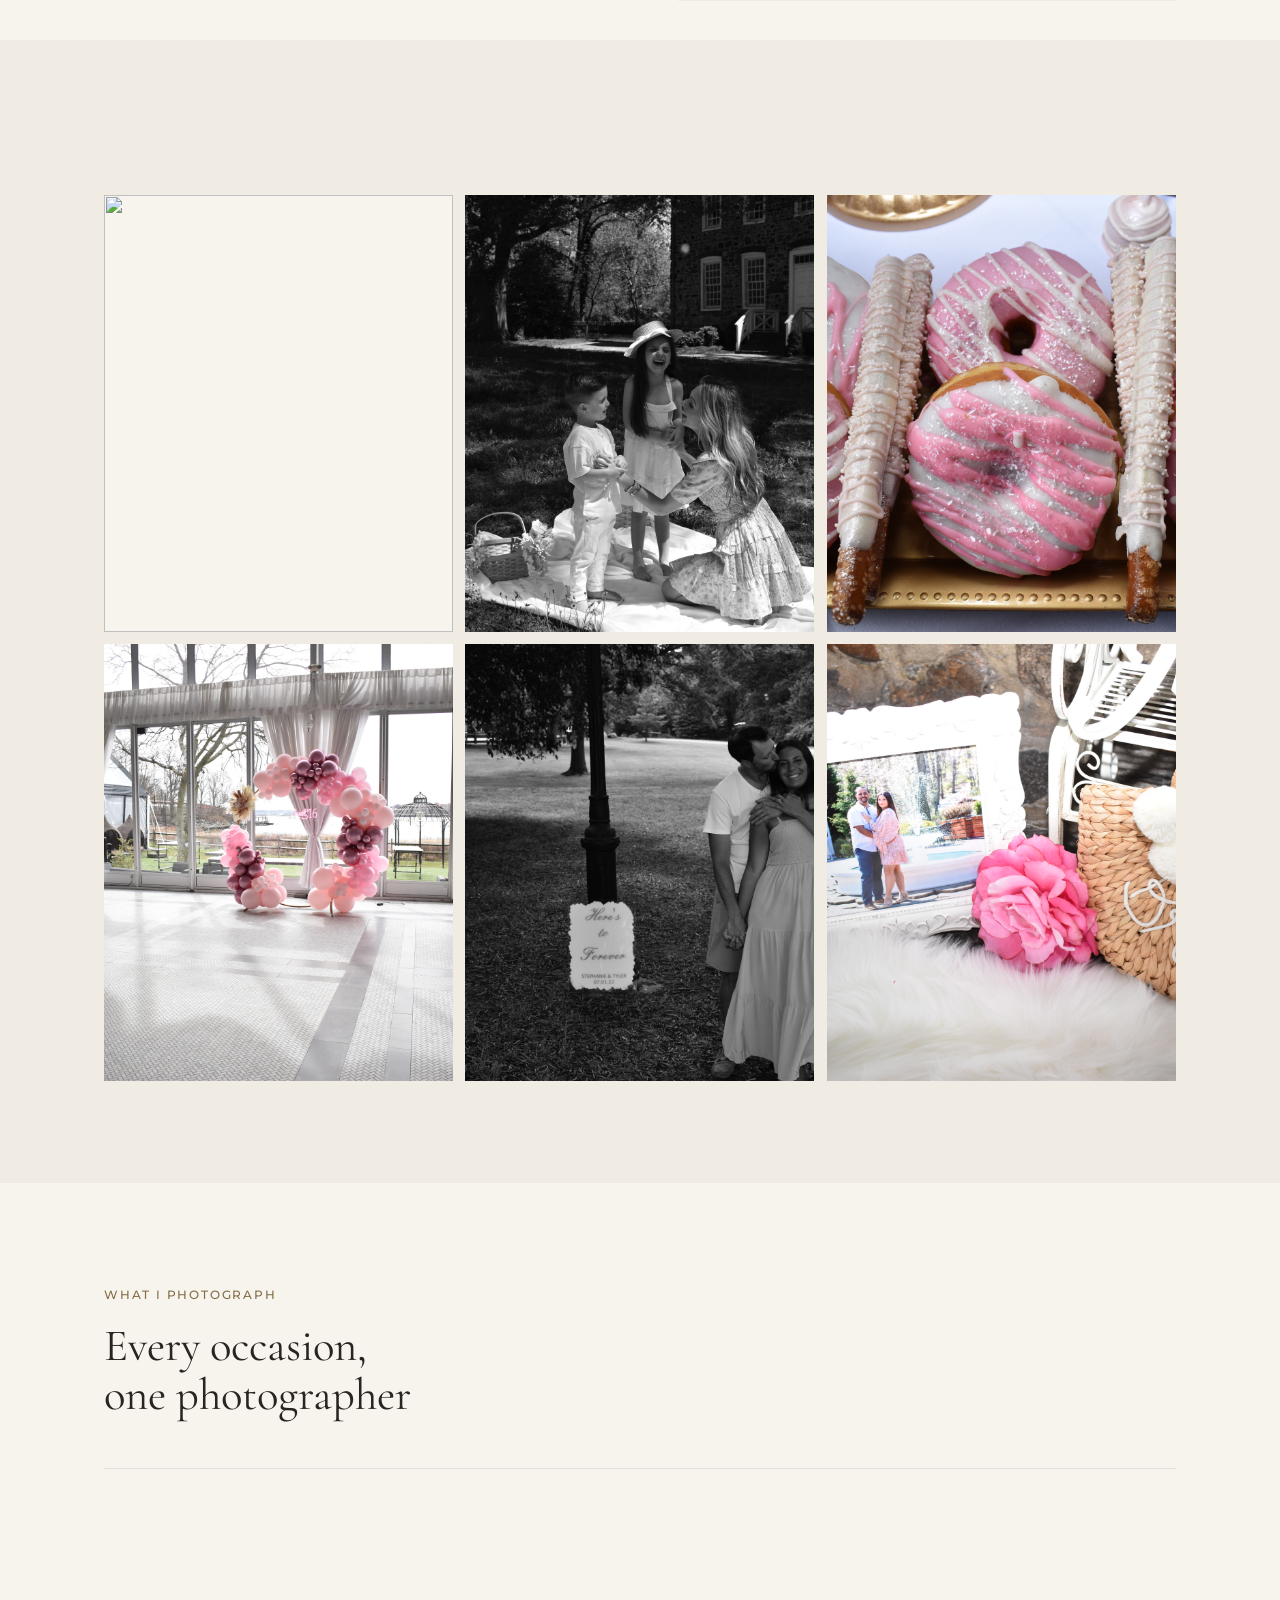
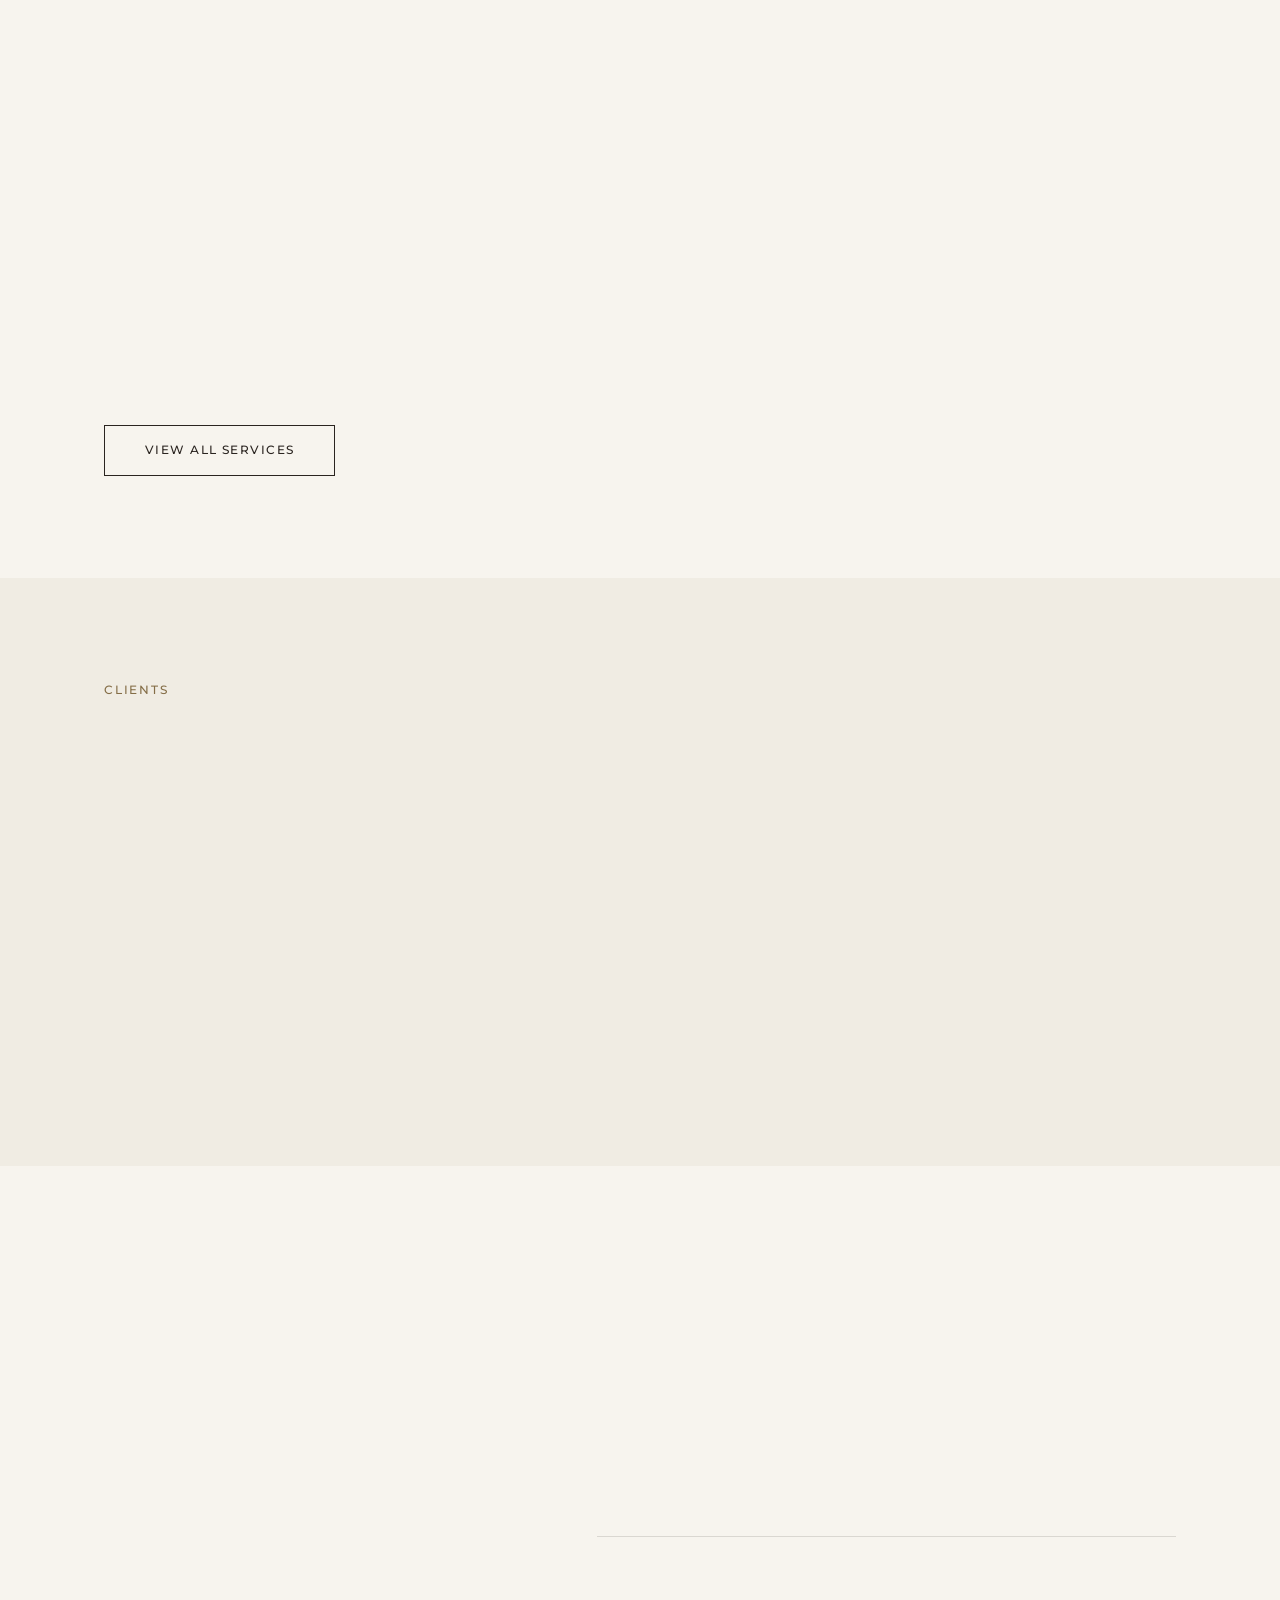
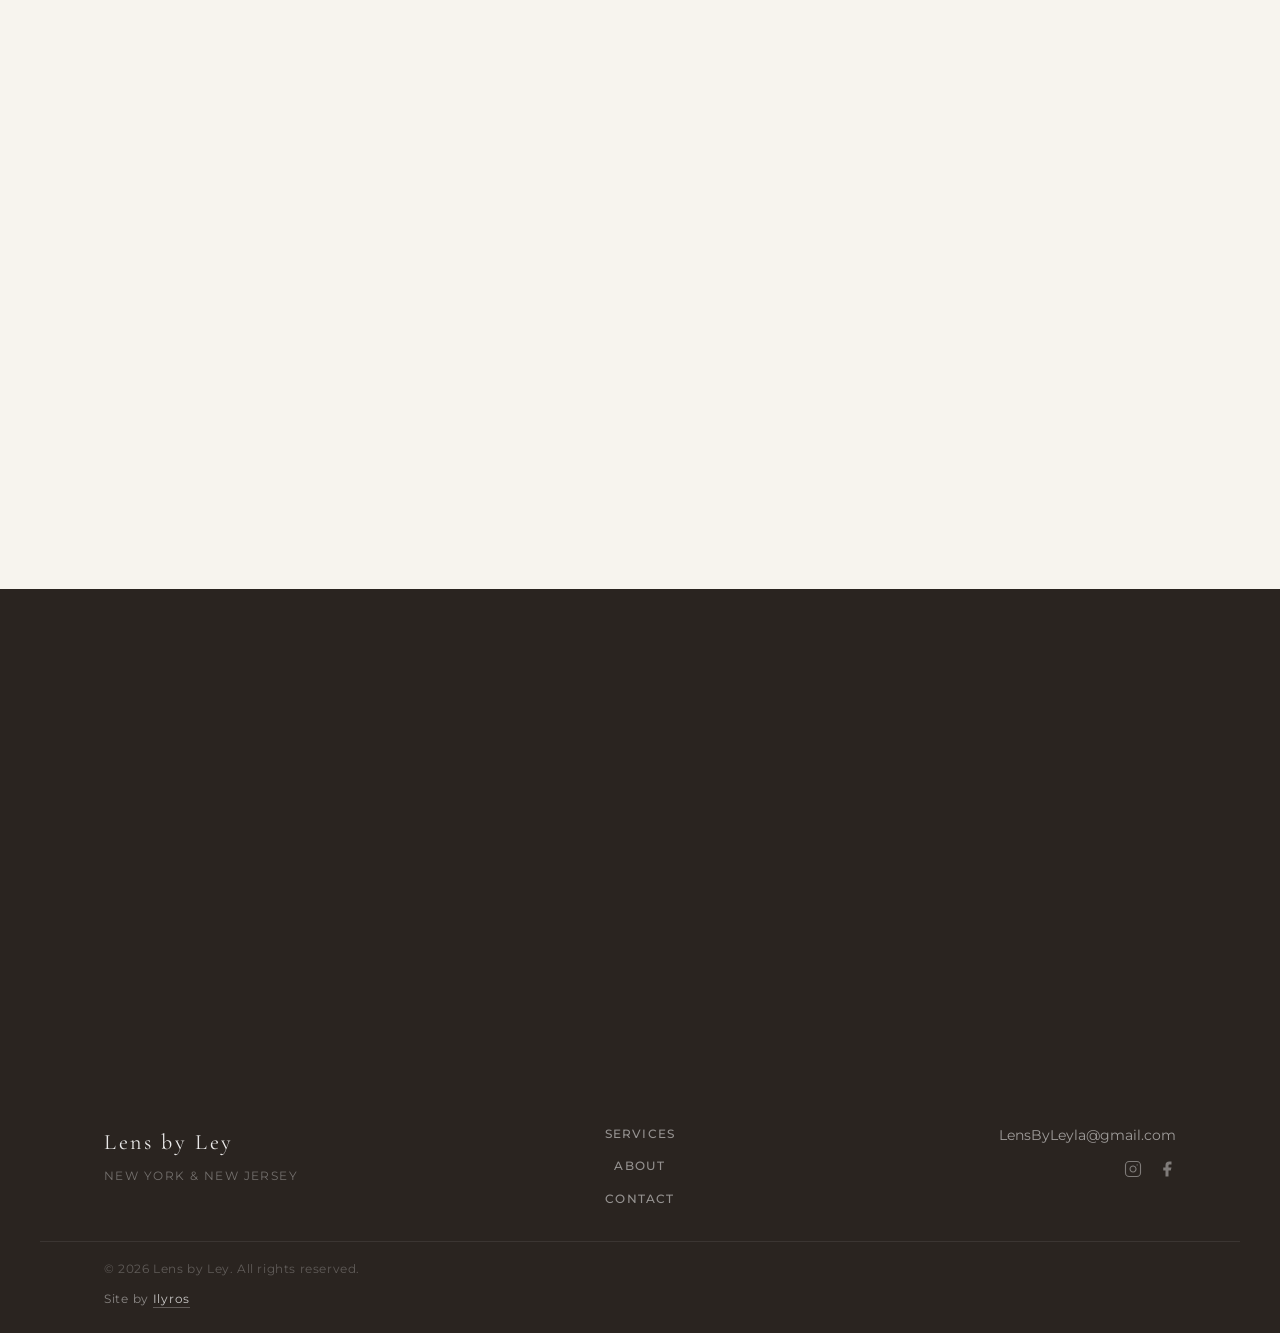
==== commit efccfe8b: "Update footer credit to ilyros.com with improved visibility Replaces LinkedIn developer link with il" ====
--- a/index.html
+++ b/index.html
@@ -331,7 +331,7 @@
       </div>
     </div>
     <p class="footer-copy">© 2026 Lens by Ley. All rights reserved.</p>
-    <p class="footer-credit">Developed by <a href="https://www.linkedin.com/in/jasin-marku/" target="_blank" rel="noopener noreferrer">Jasin Marku</a></p>
+    <p class="footer-credit">Site by <a href="https://ilyros.com" target="_blank" rel="noopener noreferrer">Ilyros</a></p>
   </footer>
 
   <script src="js/nav.js"></script>
--- a/css/nav.css
+++ b/css/nav.css
@@ -391,17 +391,21 @@
   padding-top: var(--space-2);
   font-family: var(--font-body);
   font-size: var(--text-xs);
-  color: rgba(255, 255, 255, 0.22);
-  letter-spacing: 0.04em;
+  color: rgba(255, 255, 255, 0.45);
+  letter-spacing: 0.06em;
 }
 
 .footer-credit a {
-  color: rgba(255, 255, 255, 0.34);
-  transition: color var(--ease);
+  color: rgba(255, 255, 255, 0.75);
+  text-decoration: none;
+  border-bottom: 1px solid rgba(255, 255, 255, 0.25);
+  padding-bottom: 1px;
+  transition: color var(--ease), border-color var(--ease);
 }
 
 .footer-credit a:hover {
-  color: rgba(255, 255, 255, 0.6);
+  color: #fff;
+  border-color: rgba(255, 255, 255, 0.7);
 }
 
 @media (max-width: 768px) {
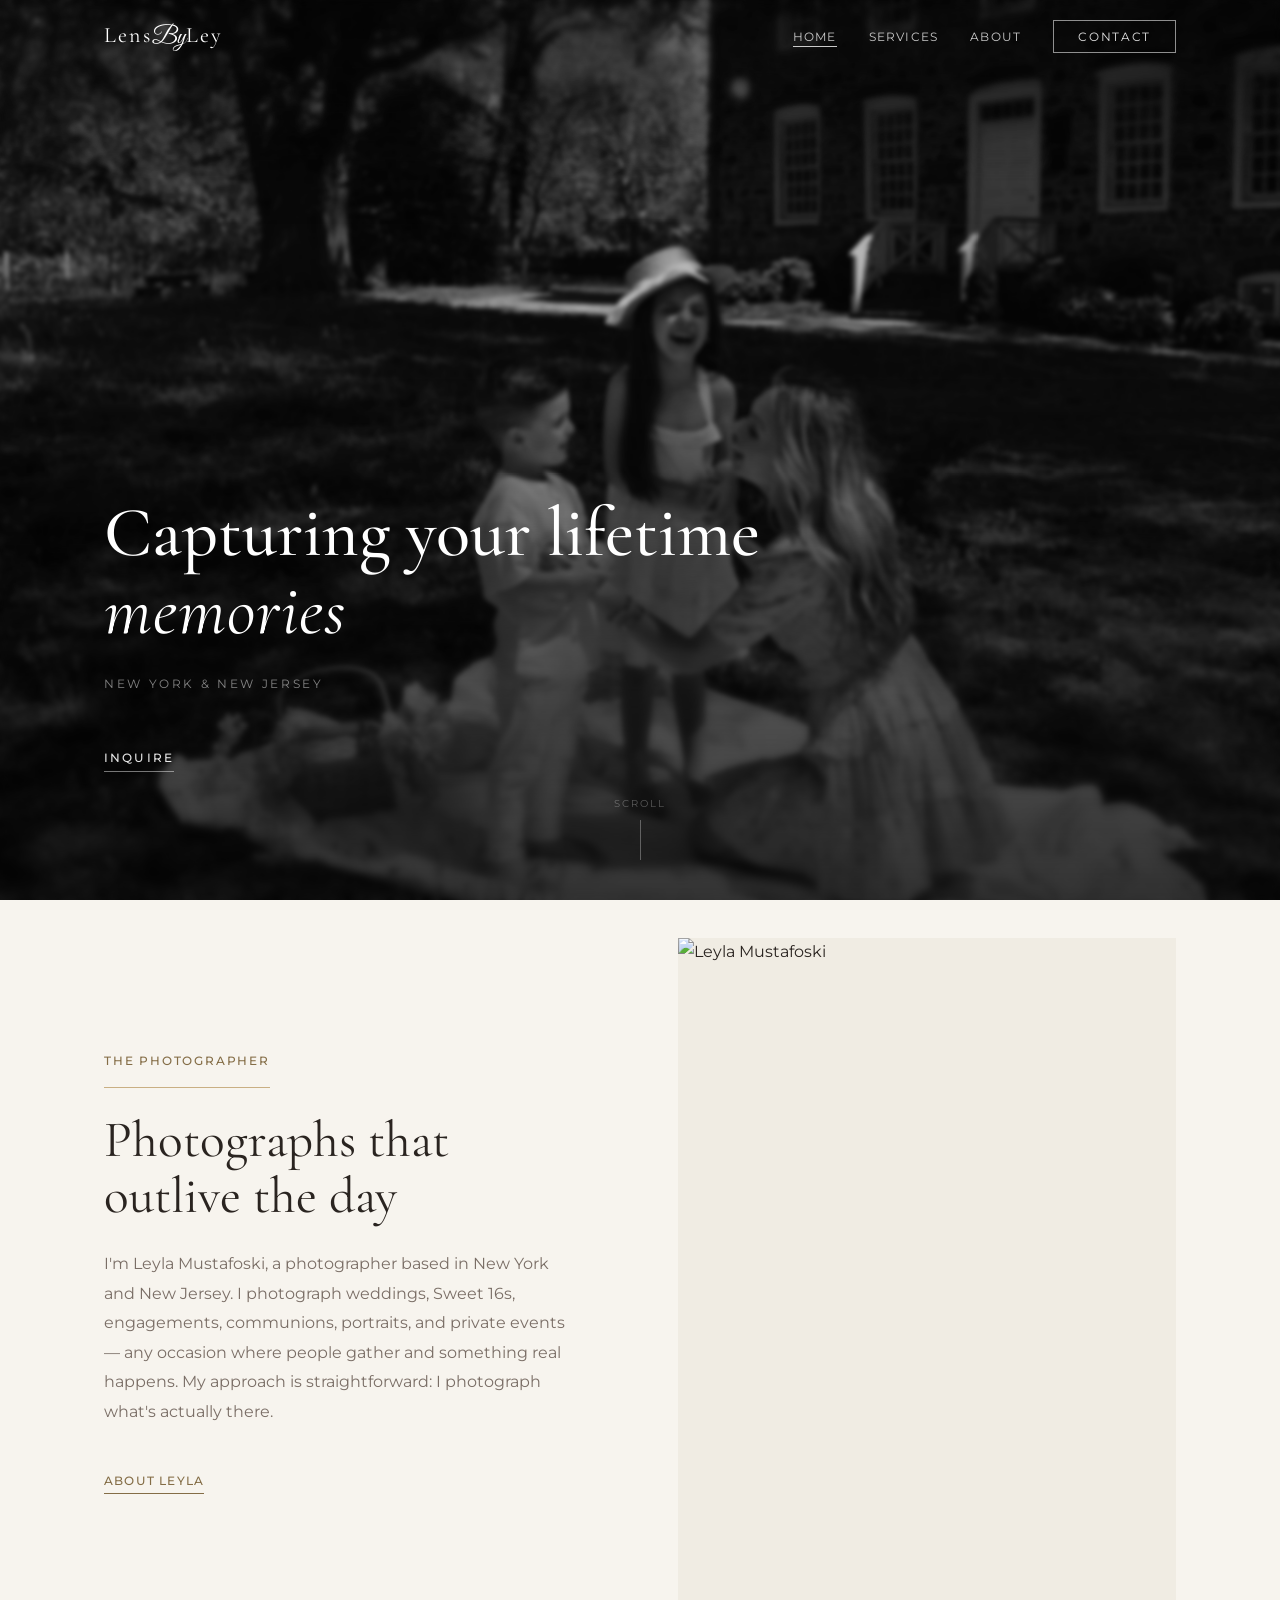
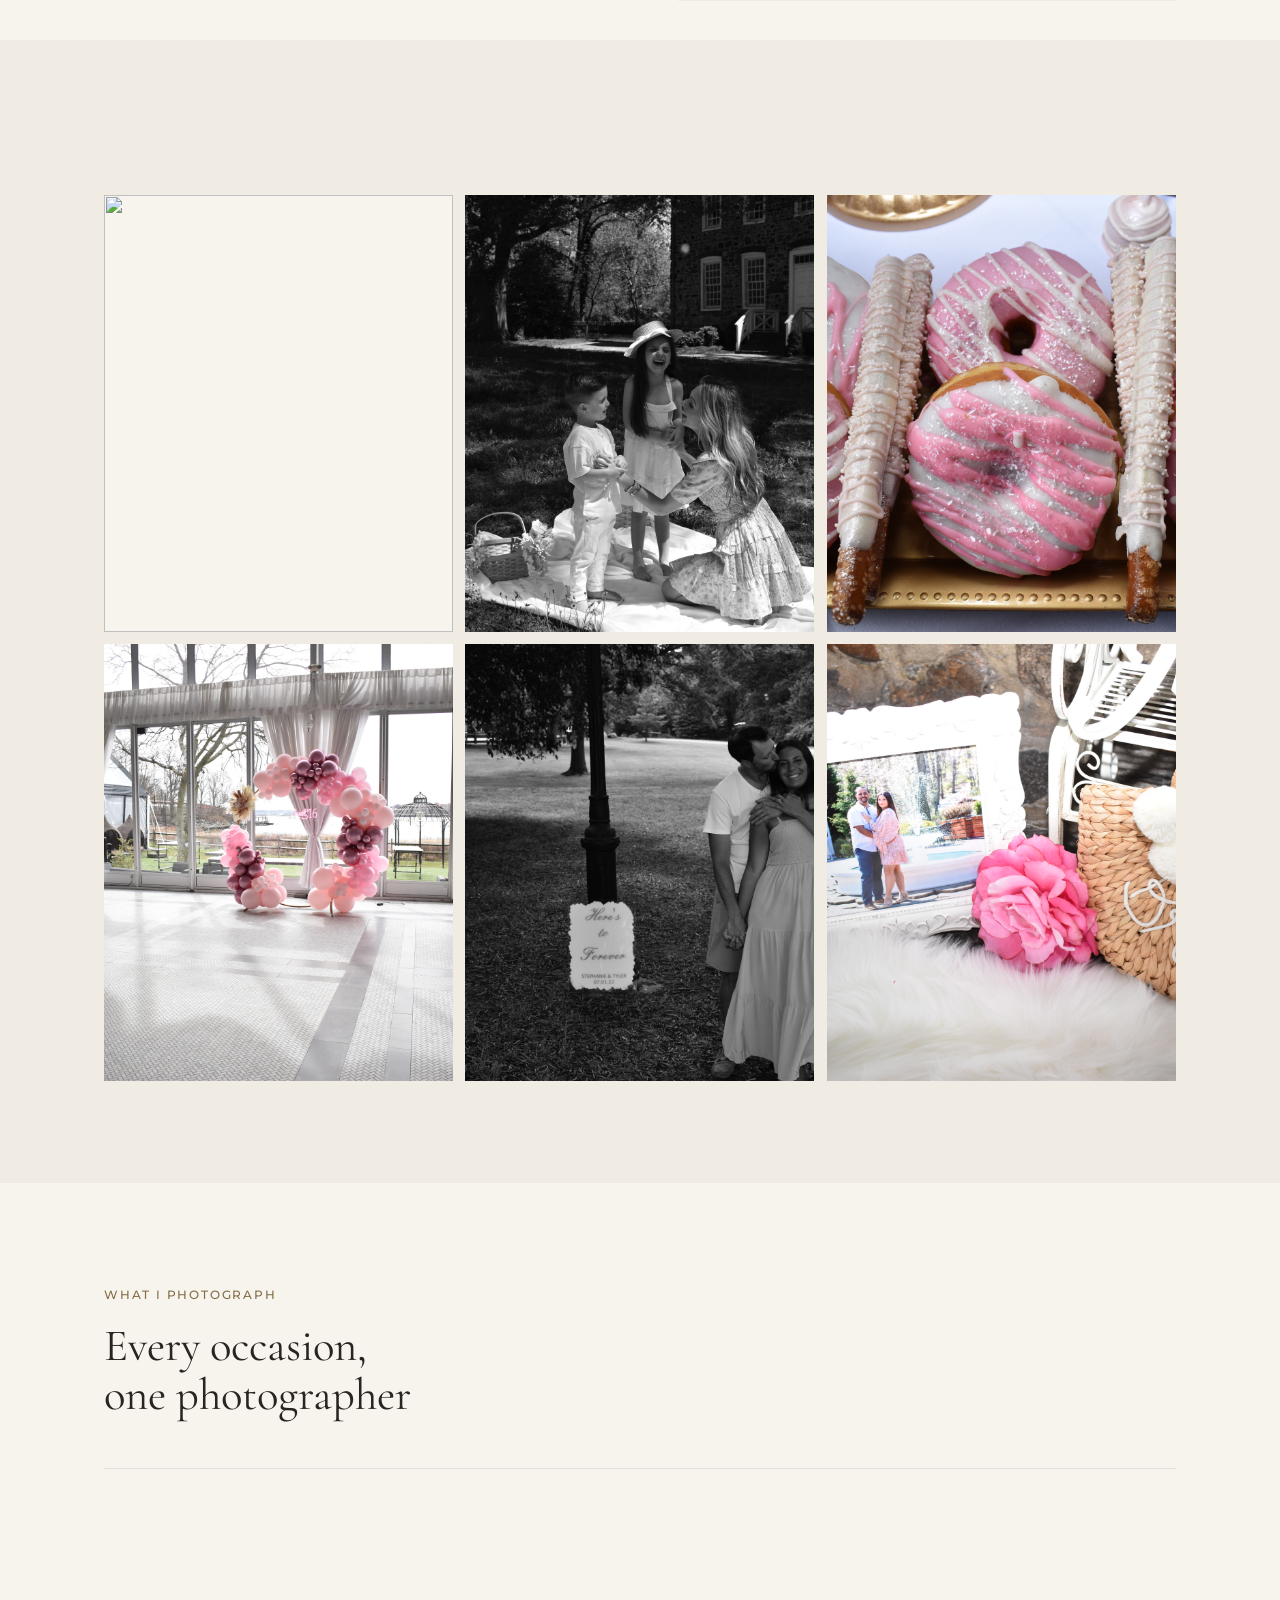
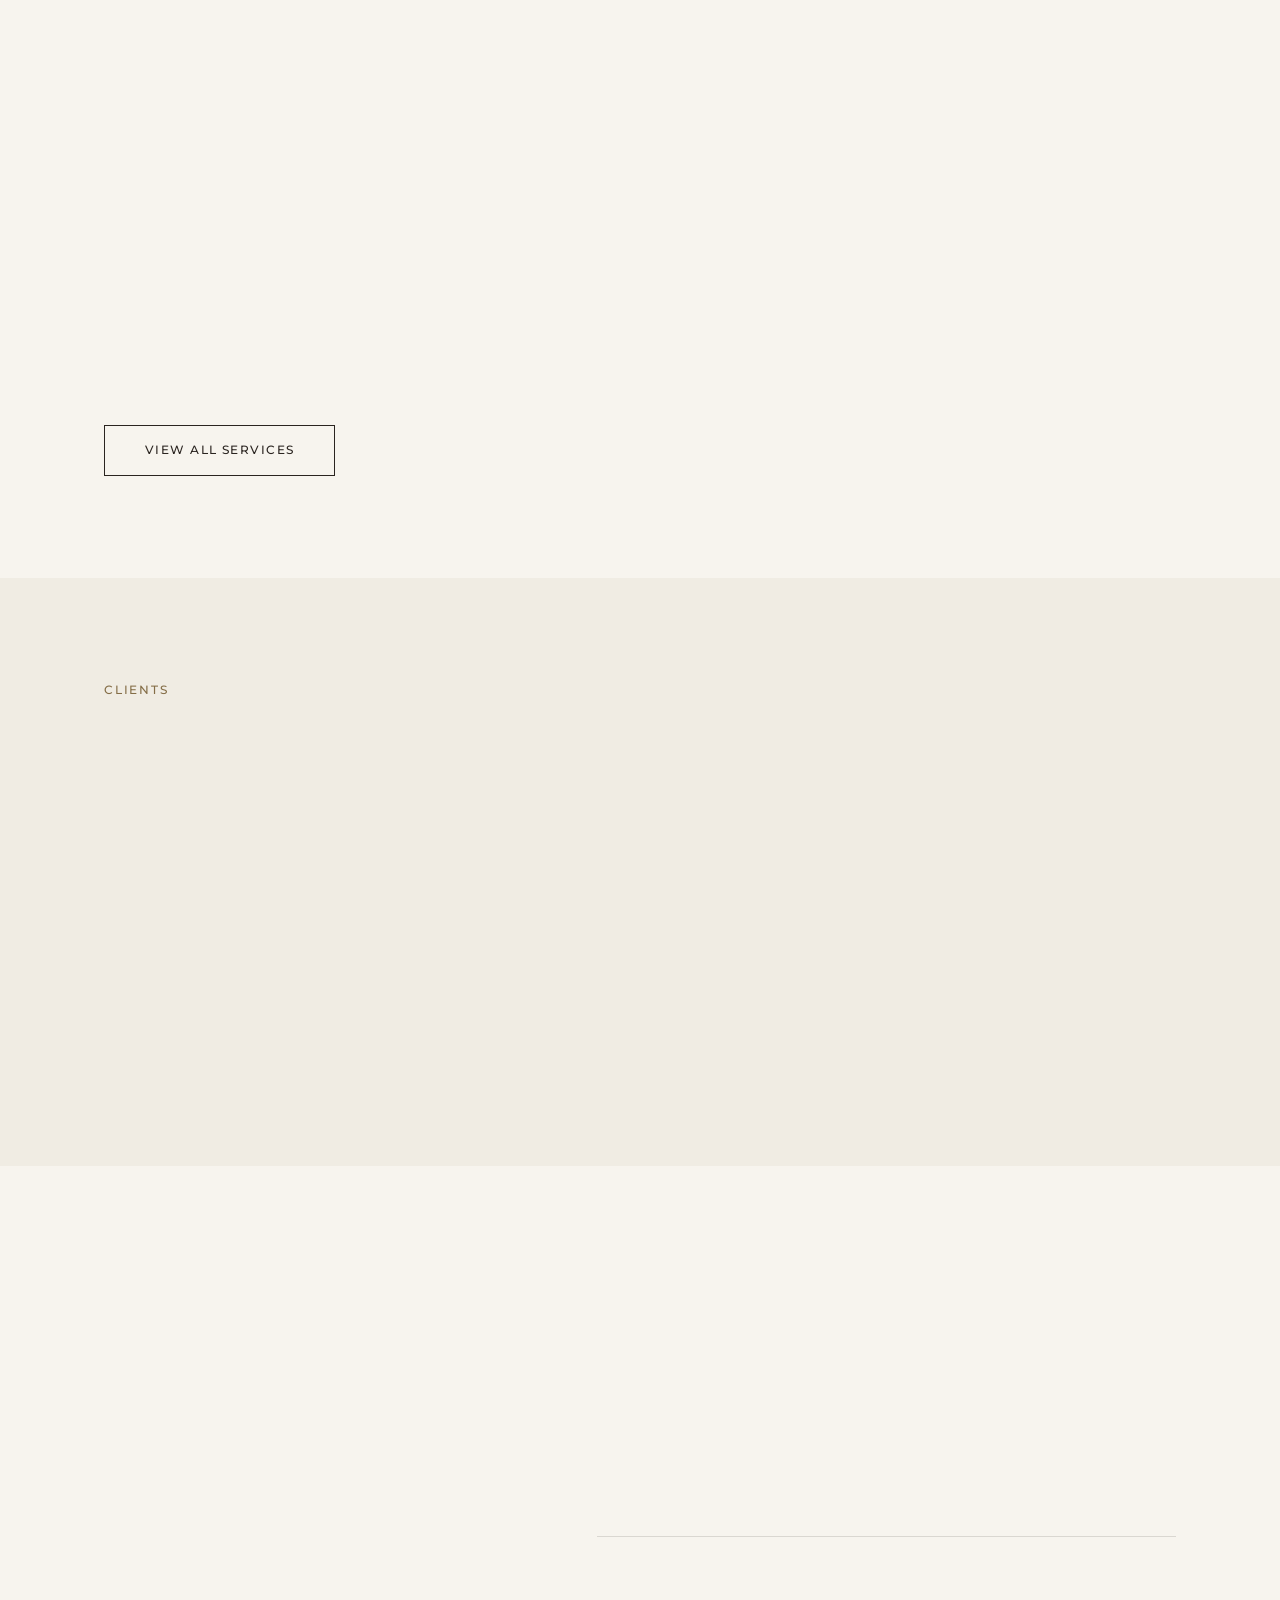
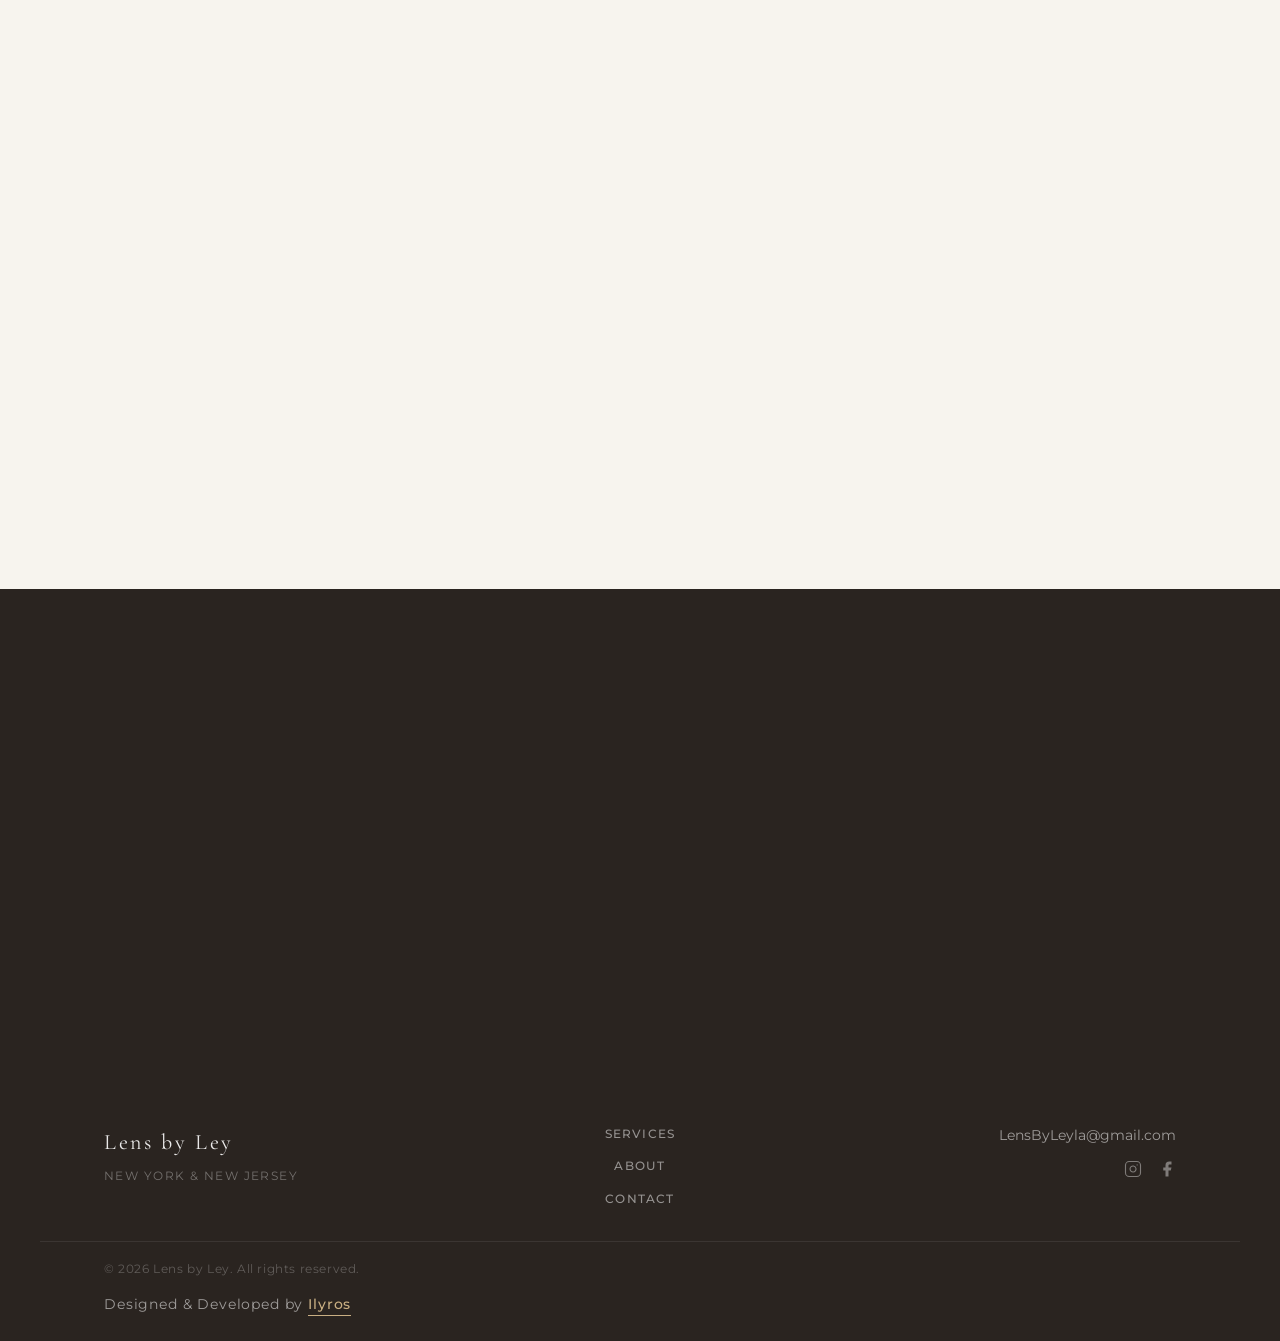
==== commit ec200f8b: "footer credit — ilyros.com" ====
--- a/index.html
+++ b/index.html
@@ -331,7 +331,7 @@
       </div>
     </div>
     <p class="footer-copy">© 2026 Lens by Ley. All rights reserved.</p>
-    <p class="footer-credit">Site by <a href="https://ilyros.com" target="_blank" rel="noopener noreferrer">Ilyros</a></p>
+    <p class="footer-credit">Designed &amp; Developed by <a href="https://ilyros.com" target="_blank" rel="noopener noreferrer">Ilyros</a></p>
   </footer>
 
   <script src="js/nav.js"></script>
--- a/css/nav.css
+++ b/css/nav.css
@@ -388,24 +388,26 @@
   max-width: var(--max-width);
   margin-inline: auto;
   padding-inline: clamp(var(--space-6), 5vw, var(--space-16));
-  padding-top: var(--space-2);
-  font-family: var(--font-body);
-  font-size: var(--text-xs);
-  color: rgba(255, 255, 255, 0.45);
+  padding-top: var(--space-3);
+  font-family: var(--font-body);
+  font-size: var(--text-sm);
+  font-weight: 400;
+  color: rgba(255, 255, 255, 0.55);
   letter-spacing: 0.06em;
 }
 
 .footer-credit a {
-  color: rgba(255, 255, 255, 0.75);
+  color: var(--color-accent-light);
   text-decoration: none;
-  border-bottom: 1px solid rgba(255, 255, 255, 0.25);
-  padding-bottom: 1px;
+  font-weight: 500;
+  border-bottom: 1px solid var(--color-accent-light);
+  padding-bottom: 2px;
   transition: color var(--ease), border-color var(--ease);
 }
 
 .footer-credit a:hover {
   color: #fff;
-  border-color: rgba(255, 255, 255, 0.7);
+  border-color: rgba(255, 255, 255, 0.8);
 }
 
 @media (max-width: 768px) {
